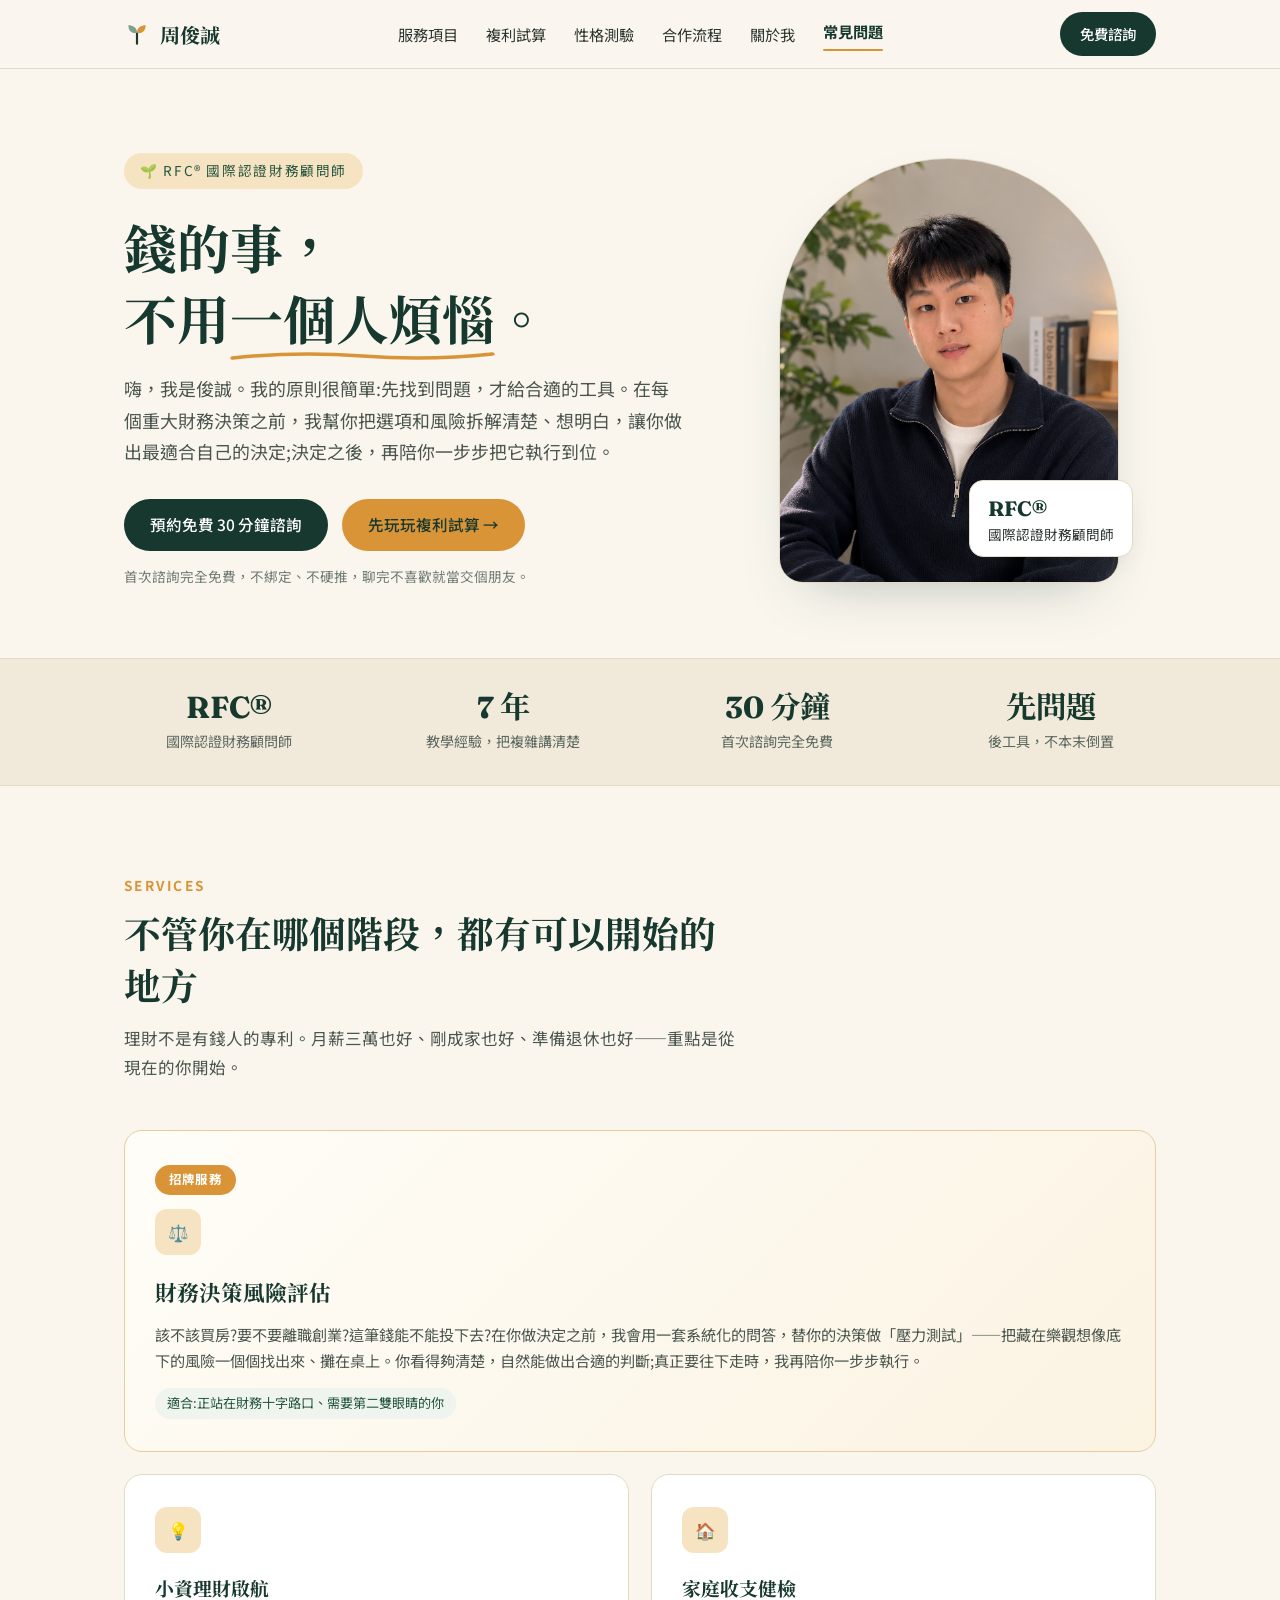
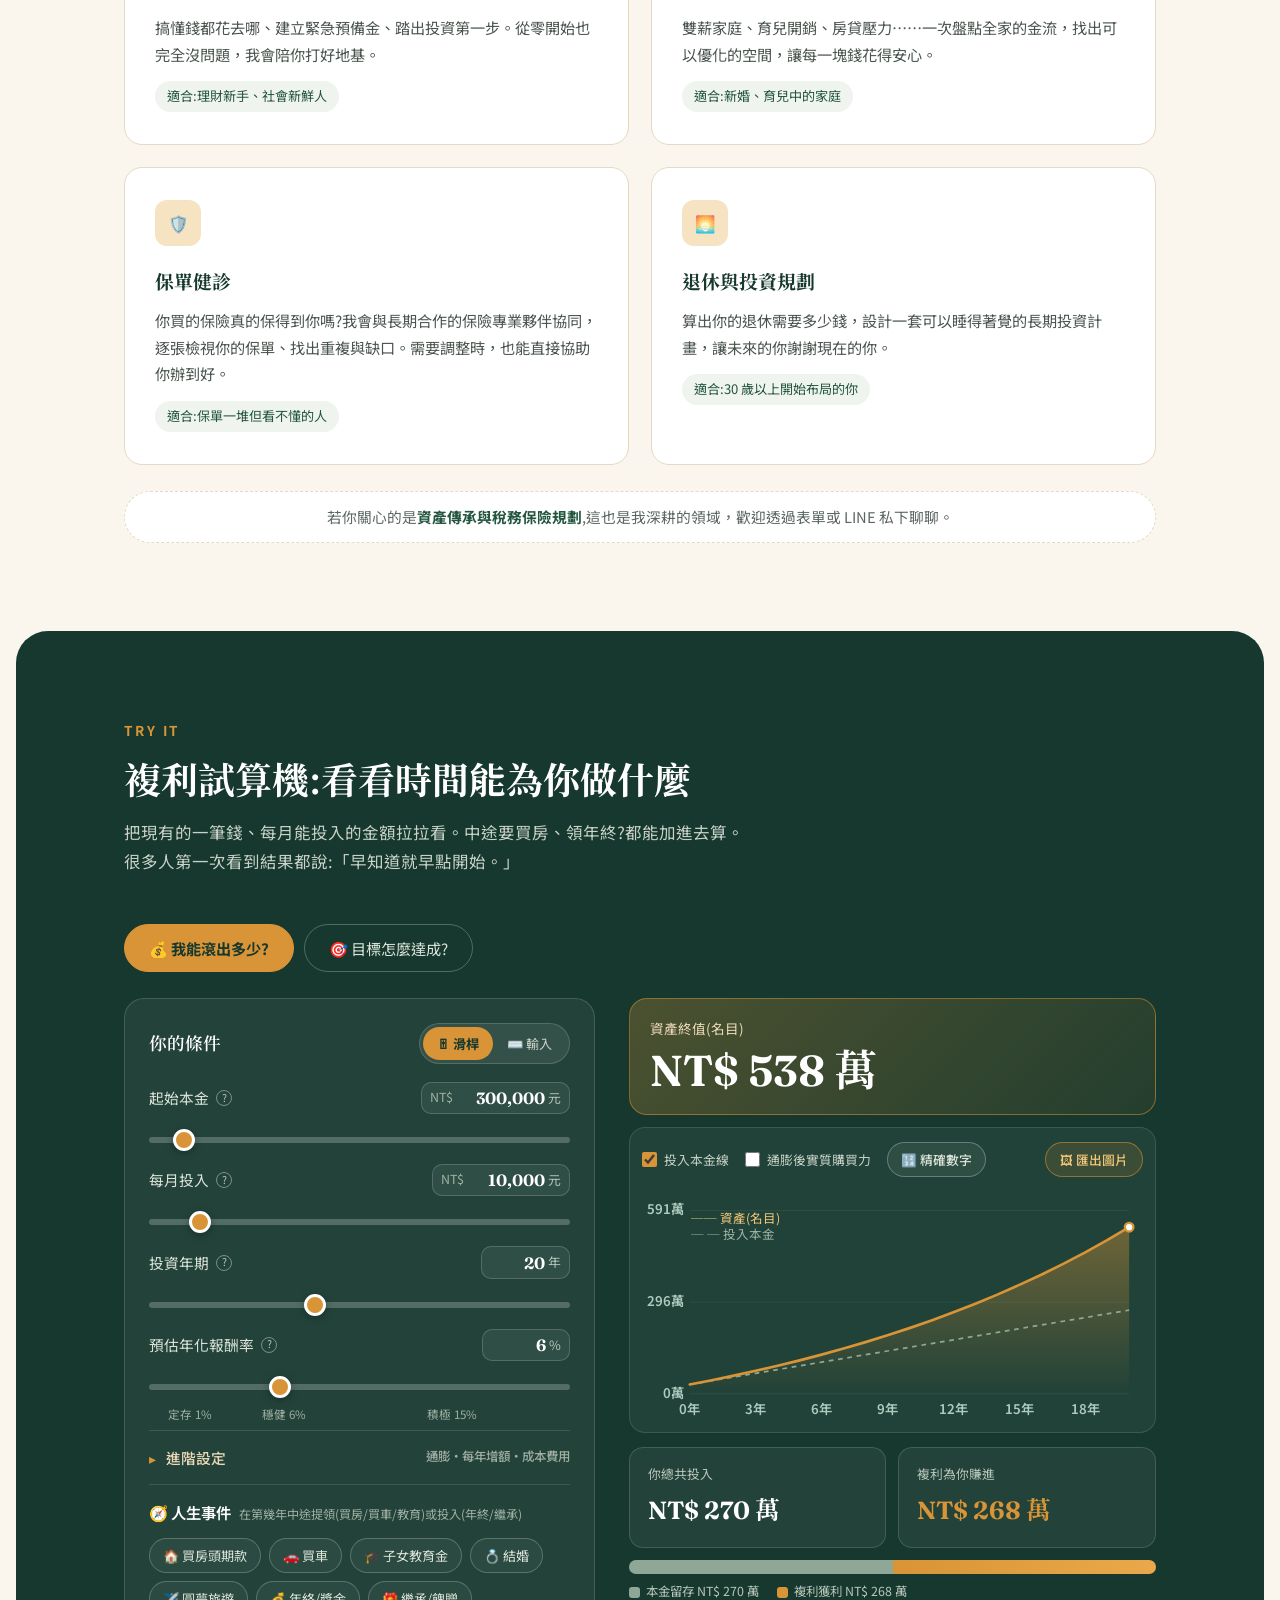
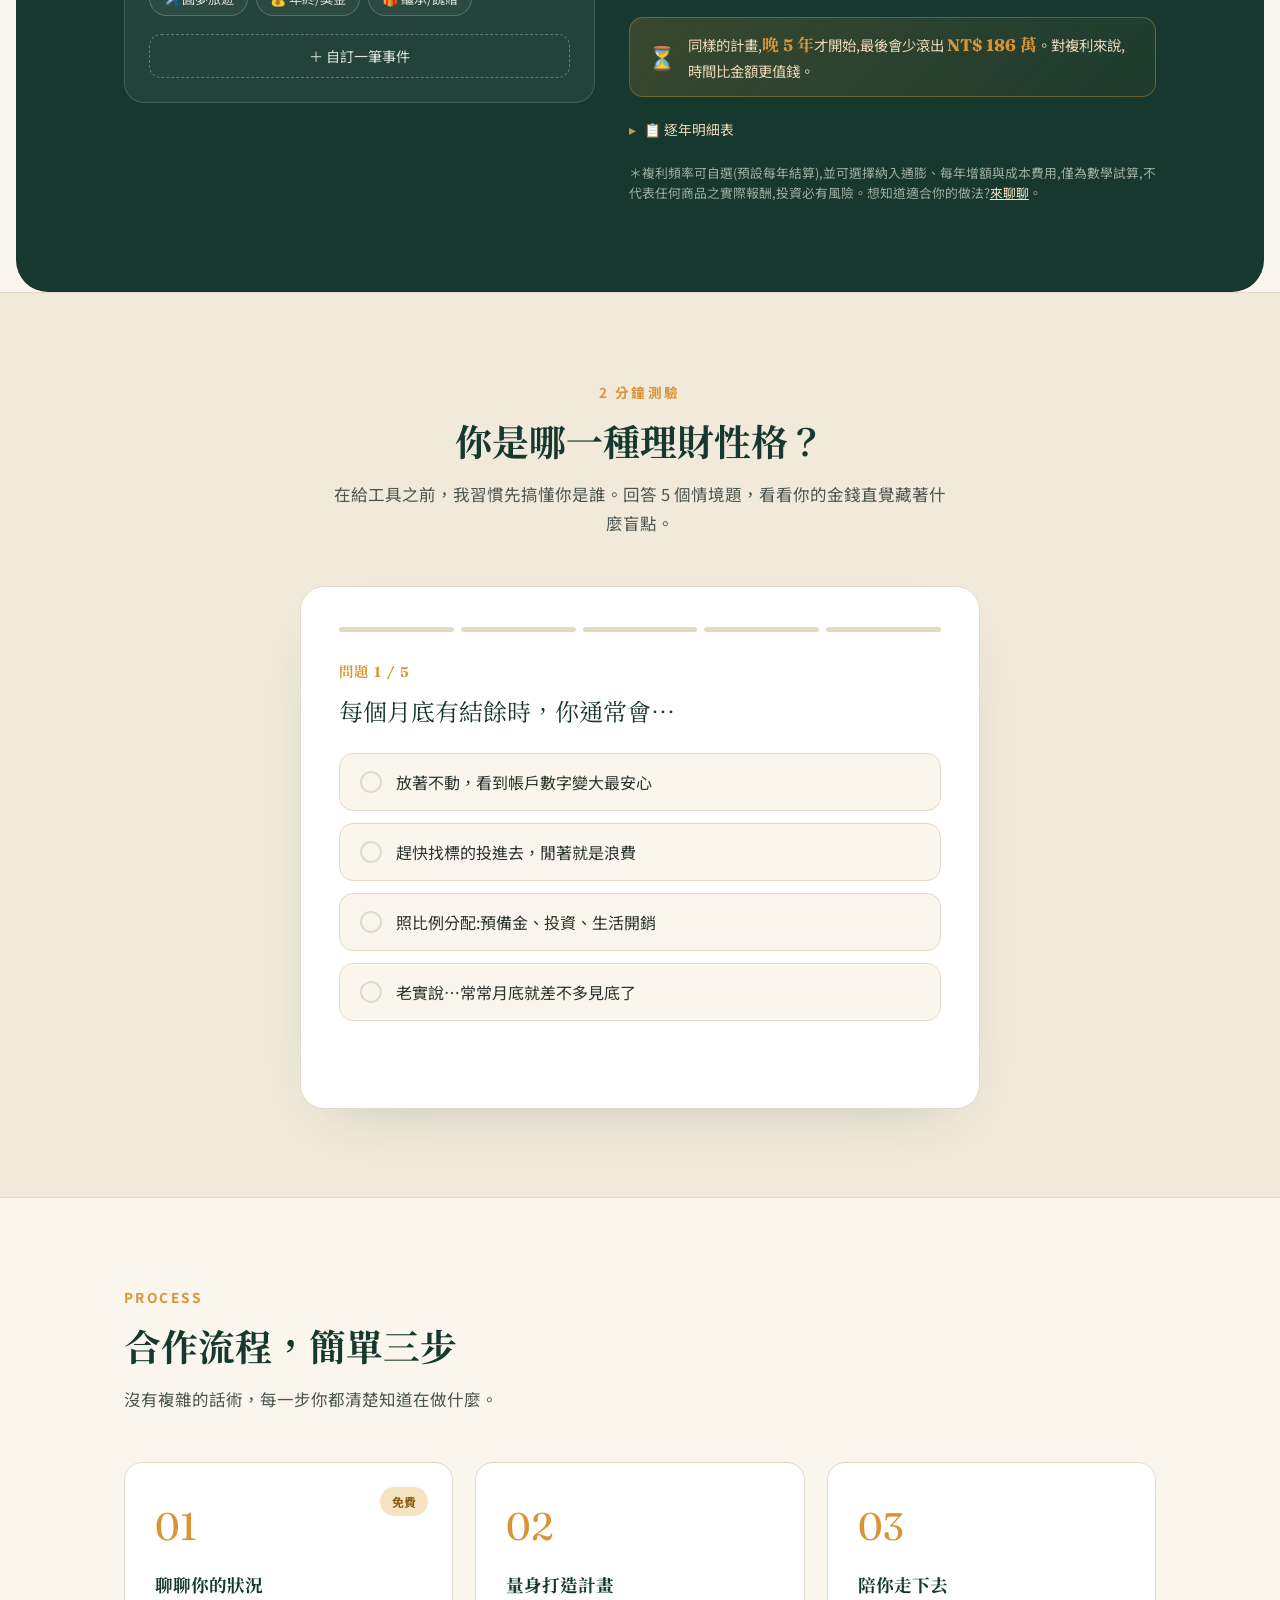
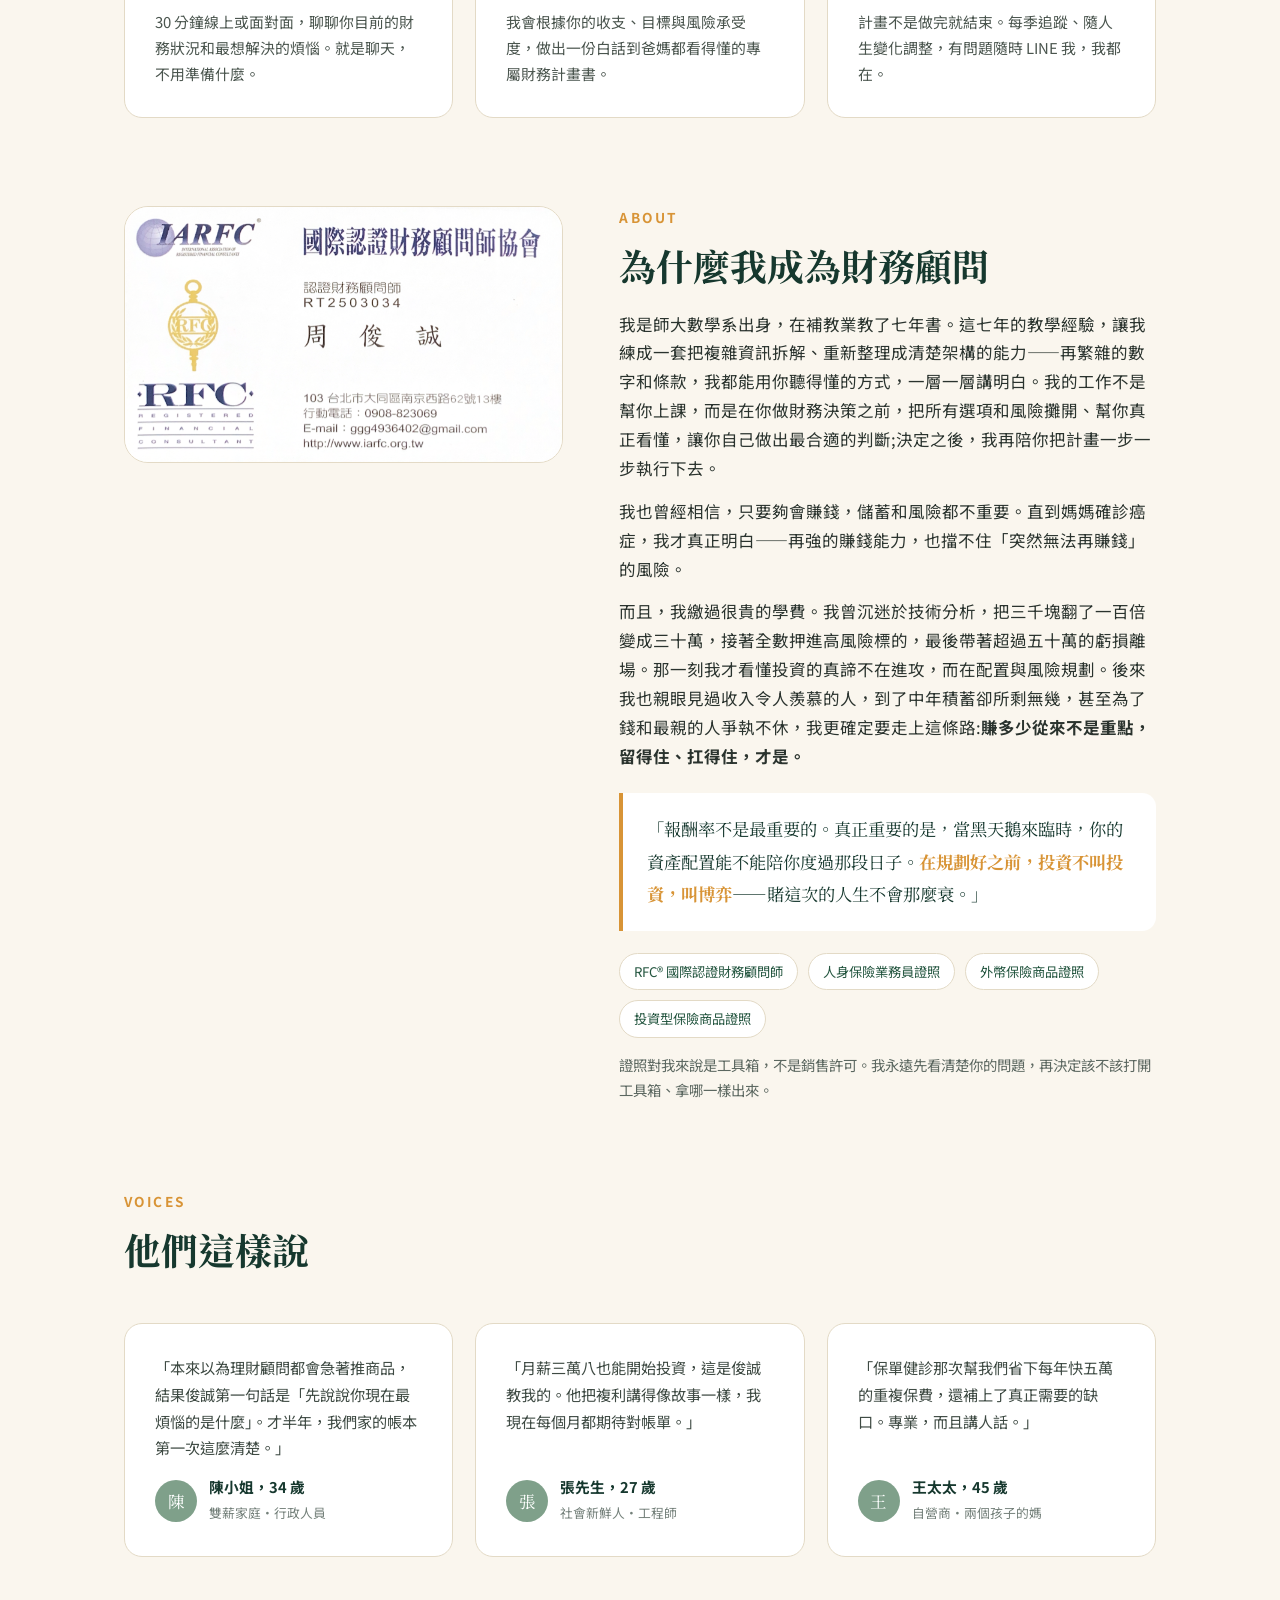
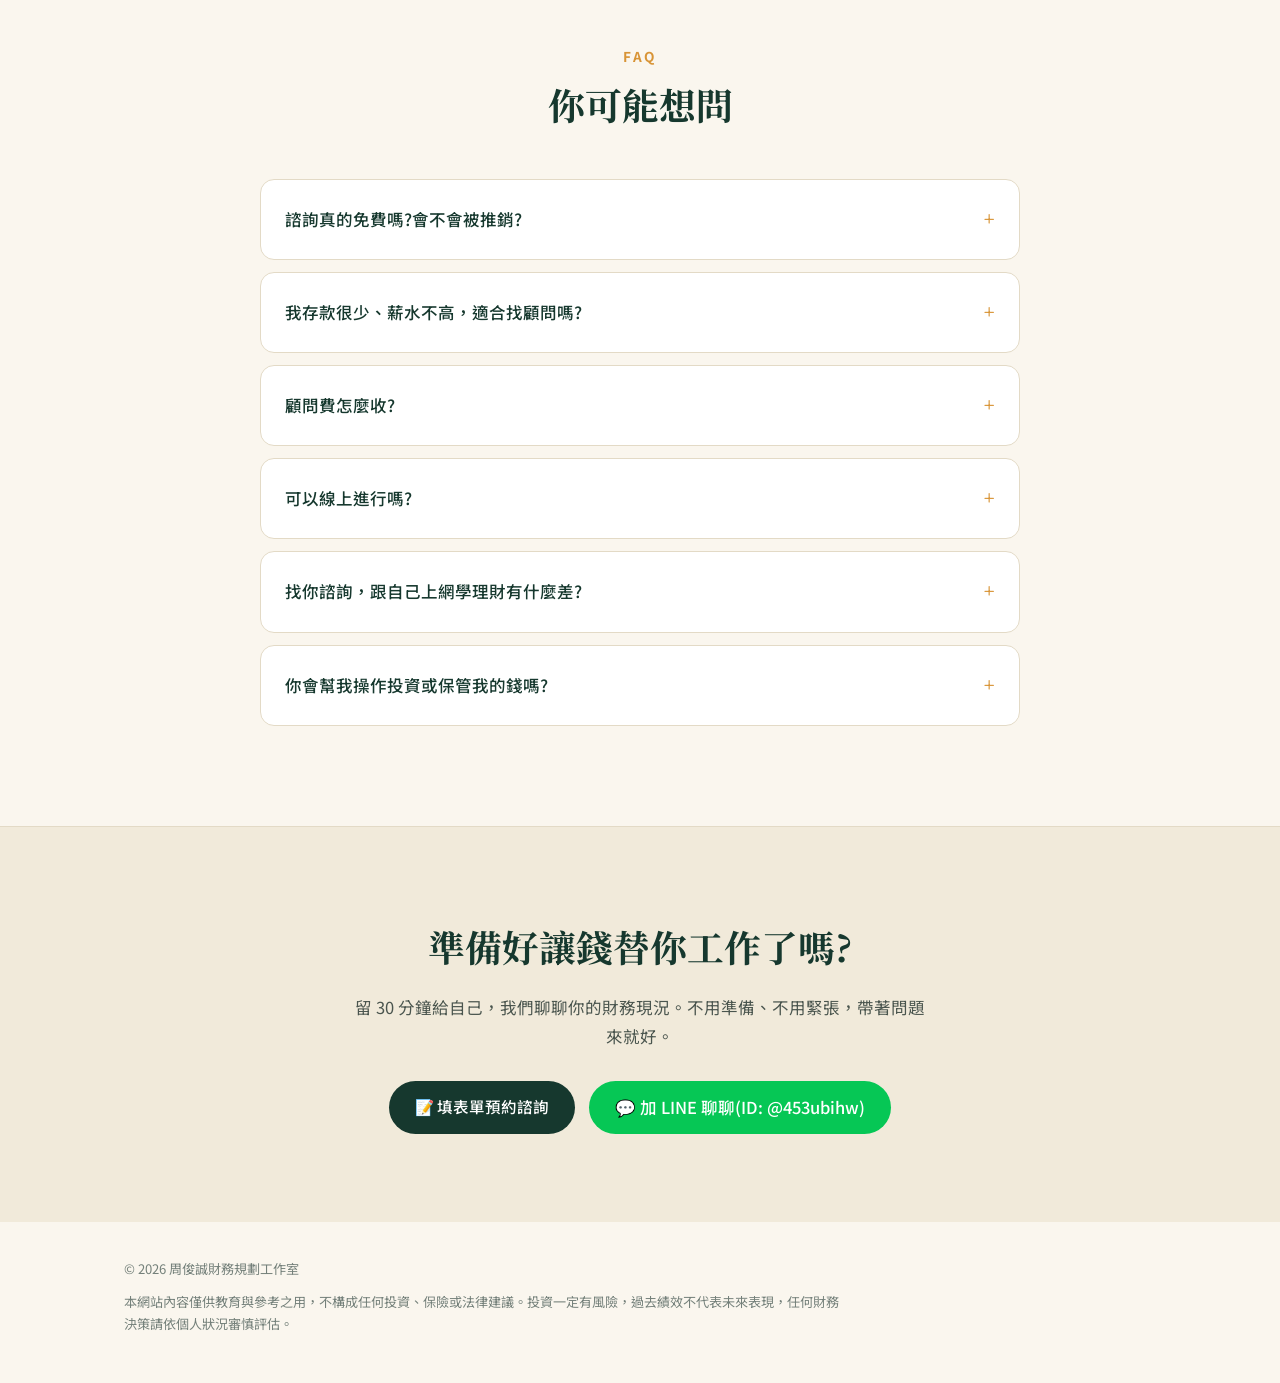
==== index.html @ 74989bdc "update" ====
<!DOCTYPE html>
<html lang="zh-Hant">
<head>
<meta charset="UTF-8">
<meta name="viewport" content="width=device-width, initial-scale=1.0">
<title>周俊誠|你的家庭財務夥伴</title>
<meta name="description" content="財務顧問周俊誠:用聽得懂的話，陪你把錢的事一件一件理清楚。免費 30 分鐘諮詢。">
<link rel="preconnect" href="https://fonts.googleapis.com">
<link rel="preconnect" href="https://fonts.gstatic.com" crossorigin>
<link href="https://fonts.googleapis.com/css2?family=Noto+Serif+TC:wght@500;600;700&family=Noto+Sans+TC:wght@400;500;700&family=Fraunces:opsz,wght@9..144,500;9..144,650&display=swap" rel="stylesheet">
<link rel="stylesheet" href="css/styles.css">
</head>
<body>

<div class="scroll-progress" id="scrollBar" aria-hidden="true"></div>

<header>
  <div class="wrap nav">
    <a class="logo" href="#top" aria-label="回到頁首">
      <svg class="seed" viewBox="0 0 24 24" fill="none" aria-hidden="true">
        <path d="M12 21V11" stroke="#16382E" stroke-width="2" stroke-linecap="round"/>
        <path d="M12 11C12 6 8 4 4 4c0 5 3 8 8 7Z" fill="#7FA08A"/>
        <path d="M12 11c0-5 4-7 8-7 0 5-3 8-8 7Z" fill="#D89436"/>
      </svg>
      周俊誠
    </a>
    <ul class="nav-links">
      <li><a href="#services">服務項目</a></li>
      <li><a href="#calc">複利試算</a></li>
      <li><a href="#quiz">性格測驗</a></li>
      <li><a href="#process">合作流程</a></li>
      <li><a href="#about">關於我</a></li>
      <li><a href="#faq">常見問題</a></li>
    </ul>
    <a class="btn small" href="https://line.me/R/ti/p/@453ubihw" target="_blank" rel="noopener">免費諮詢</a>
  </div>
</header>

<main id="top">

<!-- Hero -->
<section class="hero">
  <div class="wrap hero-grid">
    <div>
      <span class="eyebrow">🌱 RFC® 國際認證財務顧問師</span>
      <h1>錢的事，<br>不用<span class="hl">一個人煩惱<svg viewBox="0 0 200 12" preserveAspectRatio="none" aria-hidden="true"><path d="M2 9 Q 50 2, 100 7 T 198 5" fill="none" stroke="#D89436" stroke-width="3.5" stroke-linecap="round"/></svg></span>。</h1>
      <p class="lead">嗨，我是俊誠。我的原則很簡單:先找到問題，才給合適的工具。在每個重大財務決策之前，我幫你把選項和風險拆解清楚、想明白，讓你做出最適合自己的決定;決定之後，再陪你一步步把它執行到位。</p>
      <div class="hero-cta">
        <a class="btn" href="#contact">預約免費 30 分鐘諮詢</a>
        <a class="btn honey" href="#calc">先玩玩複利試算 →</a>
      </div>
      <p class="hero-note">首次諮詢完全免費，不綁定、不硬推，聊完不喜歡就當交個朋友。</p>
    </div>
    <div class="portrait">
      <!-- ★ 你的主照片放這裡:把下面的 photo-main.jpg 改成你的照片檔名 ★ -->
      <div class="frame"><img src="picture.png" alt="財務顧問周俊誠"></div>
      <div class="badge"><b>RFC®</b>國際認證財務顧問師</div>
    </div>
  </div>
</section>

<!-- 信任條 -->
<div class="trust">
  <div class="wrap trust-grid">
    <div><b>RFC®</b><span>國際認證財務顧問師</span></div>
    <div><b class="count-up" data-count="7" data-suffix=" 年">7 年</b><span>教學經驗，把複雜講清楚</span></div>
    <div><b class="count-up" data-count="30" data-suffix=" 分鐘">30 分鐘</b><span>首次諮詢完全免費</span></div>
    <div><b>先問題</b><span>後工具，不本末倒置</span></div>
  </div>
</div>

<!-- 服務 -->
<section id="services">
  <div class="wrap">
    <div class="sec-head reveal">
      <span class="tag">SERVICES</span>
      <h2>不管你在哪個階段，都有可以開始的地方</h2>
      <p>理財不是有錢人的專利。月薪三萬也好、剛成家也好、準備退休也好——重點是從現在的你開始。</p>
    </div>
    <div class="cards">
      <div class="card featured reveal">
        <span class="flag">招牌服務</span>
        <div class="icon">⚖️</div>
        <h3>財務決策風險評估</h3>
        <p>該不該買房?要不要離職創業?這筆錢能不能投下去?在你做決定之前，我會用一套系統化的問答，替你的決策做「壓力測試」——把藏在樂觀想像底下的風險一個個找出來、攤在桌上。你看得夠清楚，自然能做出合適的判斷;真正要往下走時，我再陪你一步步執行。</p>
        <span class="who">適合:正站在財務十字路口、需要第二雙眼睛的你</span>
      </div>
      <div class="card reveal">
        <div class="icon">💡</div>
        <h3>小資理財啟航</h3>
        <p>搞懂錢都花去哪、建立緊急預備金、踏出投資第一步。從零開始也完全沒問題，我會陪你打好地基。</p>
        <span class="who">適合:理財新手、社會新鮮人</span>
      </div>
      <div class="card reveal">
        <div class="icon">🏠</div>
        <h3>家庭收支健檢</h3>
        <p>雙薪家庭、育兒開銷、房貸壓力⋯⋯一次盤點全家的金流，找出可以優化的空間，讓每一塊錢花得安心。</p>
        <span class="who">適合:新婚、育兒中的家庭</span>
      </div>
      <div class="card reveal">
        <div class="icon">🛡️</div>
        <h3>保單健診</h3>
        <p>你買的保險真的保得到你嗎?我會與長期合作的保險專業夥伴協同，逐張檢視你的保單、找出重複與缺口。需要調整時，也能直接協助你辦到好。</p>
        <span class="who">適合:保單一堆但看不懂的人</span>
      </div>
      <div class="card reveal">
        <div class="icon">🌅</div>
        <h3>退休與投資規劃</h3>
        <p>算出你的退休需要多少錢，設計一套可以睡得著覺的長期投資計畫，讓未來的你謝謝現在的你。</p>
        <span class="who">適合:30 歲以上開始布局的你</span>
      </div>
    </div>
    <p class="svc-note reveal">若你關心的是<b>資產傳承與稅務保險規劃</b>,這也是我深耕的領域，歡迎透過表單或 LINE 私下聊聊。</p>
  </div>
</section>

<!-- 複利試算機 -->
<section class="calc-sec" id="calc">
  <div class="wrap">
    <div class="sec-head reveal">
      <span class="tag">TRY IT</span>
      <h2>複利試算機:看看時間能為你做什麼</h2>
      <p>把現有的一筆錢、每月能投入的金額拉拉看。中途要買房、領年終?都能加進去算。很多人第一次看到結果都說:「早知道就早點開始。」</p>
    </div>
    <div class="calc-tabs reveal" role="tablist" aria-label="試算模式">
      <button class="tab" role="tab" aria-selected="true" data-mode="forward">💰 我能滾出多少?</button>
      <button class="tab" role="tab" aria-selected="false" data-mode="goal">🎯 目標怎麼達成?</button>
    </div>

    <div class="calc-grid">
      <!-- ───────── 左:輸入面板 ───────── -->
      <div class="calc-panel" id="calcPanel" data-io="slider">
        <div class="panel-head">
          <span class="panel-title">你的條件</span>
          <div class="io-toggle" role="group" aria-label="輸入方式">
            <button type="button" data-io="slider" aria-pressed="true">🎚 滑桿</button>
            <button type="button" data-io="input" aria-pressed="false">⌨️ 輸入</button>
          </div>
        </div>

        <!-- 正向模式欄位(JS 渲染) -->
        <div id="forwardFields"></div>
        <!-- 目標模式欄位(JS 渲染) -->
        <div id="goalFields" class="hide"></div>

        <!-- 進階設定 -->
        <details class="adv">
          <summary>進階設定 <i>通膨・每年增額・成本費用</i></summary>
          <div class="adv-body" id="advFields"></div>
          <div class="compound-freq">
            <span class="cf-label">複利頻率
              <span class="info" tabindex="0" role="img" aria-label="多久結算一次利息。結算越頻繁，長期成長略快。每月最貼近定期定額的實際情況。" data-tip="多久結算一次利息。結算越頻繁，長期成長略快。每月最貼近定期定額的實際情況。">?</span>
            </span>
            <div class="seg" id="compoundFreq" role="group" aria-label="複利頻率">
              <button type="button" data-cm="1" aria-pressed="false">每月</button>
              <button type="button" data-cm="3" aria-pressed="false">每季</button>
              <button type="button" data-cm="6" aria-pressed="false">每半年</button>
              <button type="button" data-cm="12" aria-pressed="true">每年</button>
            </div>
          </div>
        </details>

        <!-- 人生事件(僅正向模式) -->
        <div class="events" id="eventsWrap">
          <div class="events-head">
            <b>🧭 人生事件</b>
            <i>在第幾年中途提領(買房/買車/教育)或投入(年終/繼承)</i>
          </div>
          <div class="chips" id="eventChips"></div>
          <div id="eventList"></div>
          <button type="button" class="add-event" id="addEvent">＋ 自訂一筆事件</button>
        </div>
      </div>

      <!-- ───────── 右:結果(即時檢視 + 細節,皆為 calc-grid 直接子項) ───────── -->

        <!-- 即時檢視:終值 + 圖表(手機版會釘在畫面頂端,可拖動到想要的位置) -->
        <div class="result-stage">
          <div class="stage-drag" id="stageDrag" role="button" tabindex="0" aria-label="拖動即時檢視,可移到想要的位置" title="拖動可移動位置 ・ 連點兩下回到頂端"><span class="grip"></span></div>
          <button class="stage-zoom" id="stageZoom" type="button" aria-label="放大即時檢視" aria-pressed="false" title="放大檢視">
            <svg class="zi-in" viewBox="0 0 24 24" width="15" height="15" aria-hidden="true"><path d="M4 9V4h5M20 9V4h-5M4 15v5h5M20 15v5h-5" fill="none" stroke="currentColor" stroke-width="2" stroke-linecap="round" stroke-linejoin="round"/></svg>
            <svg class="zi-out" viewBox="0 0 24 24" width="15" height="15" aria-hidden="true"><path d="M9 4v5H4M15 4v5h5M9 20v-5H4M15 20v-5h5" fill="none" stroke="currentColor" stroke-width="2" stroke-linecap="round" stroke-linejoin="round"/></svg>
          </button>
          <button class="stage-close" id="stageClose" type="button" aria-label="關閉即時檢視,回到原位" title="回到原位">✕</button>
          <!-- 正向:大數字 -->
          <div id="resForward">
            <div class="headline">
              <span>資產終值(名目)</span>
              <b id="totalOut">—</b>
              <span class="real-sub hide" id="realSub"></span>
              <span class="mini-kpi" id="miniKpi"></span>
            </div>
          </div>
          <!-- 目標:答案 -->
          <div class="answer hide" id="resGoal">
            <span id="ansLabel">要達成目標,你每月需要投入</span>
            <b id="ansValue">NT$ 12,345</b>
            <span class="sub" id="ansSub"></span>
          </div>

          <div class="chart-box">
            <div class="chart-tools">
              <label class="ck"><input type="checkbox" id="ckPaid" checked> 投入本金線</label>
              <label class="ck"><input type="checkbox" id="ckReal"> 通膨後實質購買力</label>
              <button type="button" id="numToggle" class="num-toggle" aria-pressed="false" aria-label="切換金額顯示方式:精確數字或概數">🔢 精確數字</button>
              <button type="button" id="exportBtn" class="export-btn" aria-label="把目前的試算結果與圖表匯出成圖片">🖼 匯出圖片</button>
            </div>
            <div class="chart-host" id="chartHost">
              <svg id="chart" viewBox="0 0 640 300" role="img" aria-label="資產成長曲線圖"></svg>
              <div class="tip hide" id="chartTip"></div>
            </div>
          </div>
        </div>

        <!-- 細節:投入/獲利、組成、提醒(手機版排在輸入下方) -->
        <div class="result-detail" id="fwdDetail">
          <div class="result-nums">
            <div class="box"><span>你總共投入</span><b id="totalIn">—</b></div>
            <div class="box gain"><span>複利為你賺進</span><b id="totalGain">—</b></div>
          </div>
          <div class="compo" id="compoBar"></div>
          <div class="evstat hide" id="evStat"></div>
          <div class="warn hide" id="warnBox"></div>
          <div class="delay-cost hide" id="delayCost">
            <span class="ic">⏳</span>
            <p id="delayText"></p>
          </div>
        </div>

        <details class="table-wrap">
          <summary>📋 逐年明細表</summary>
          <div class="table-scroll">
            <table id="yearTable"></table>
          </div>
        </details>

        <p class="calc-foot">＊複利頻率可自選(預設每年結算),並可選擇納入通膨、每年增額與成本費用,僅為數學試算,不代表任何商品之實際報酬,投資必有風險。想知道適合你的做法?<a href="https://line.me/R/ti/p/@453ubihw" target="_blank" rel="noopener" style="color:#F6E3C2">來聊聊</a>。</p>
    </div>
  </div>
</section>

<!-- 理財原型測驗 -->
<section class="quiz-sec" id="quiz">
  <div class="wrap">
    <div class="sec-head reveal" style="text-align:center;margin-left:auto;margin-right:auto">
      <span class="tag">2 分鐘測驗</span>
      <h2>你是哪一種理財性格？</h2>
      <p>在給工具之前，我習慣先搞懂你是誰。回答 5 個情境題，看看你的金錢直覺藏著什麼盲點。</p>
    </div>
    <div class="quiz-card reveal">
      <div class="quiz-progress" id="quizProgress" aria-hidden="true"></div>
      <div id="quizBody" aria-live="polite"></div>
    </div>
  </div>
</section>

<!-- 流程 -->
<section id="process">
  <div class="wrap">
    <div class="sec-head reveal">
      <span class="tag">PROCESS</span>
      <h2>合作流程，簡單三步</h2>
      <p>沒有複雜的話術，每一步你都清楚知道在做什麼。</p>
    </div>
    <div class="steps">
      <div class="step reveal">
        <span class="free">免費</span>
        <h3>聊聊你的狀況</h3>
        <p>30 分鐘線上或面對面，聊聊你目前的財務狀況和最想解決的煩惱。就是聊天，不用準備什麼。</p>
      </div>
      <div class="step reveal">
        <h3>量身打造計畫</h3>
        <p>我會根據你的收支、目標與風險承受度，做出一份白話到爸媽都看得懂的專屬財務計畫書。</p>
      </div>
      <div class="step reveal">
        <h3>陪你走下去</h3>
        <p>計畫不是做完就結束。每季追蹤、隨人生變化調整，有問題隨時 LINE 我，我都在。</p>
      </div>
    </div>
  </div>
</section>

<!-- 關於我 -->
<section id="about" style="padding-top:0">
  <div class="wrap about-grid">
    <!-- ★ 你的生活照放這裡:把下面的 photo-life.jpg 改成你的照片檔名 ★ -->
    <div class="about-photo reveal"><img src="name_card.png" alt="周俊誠生活照"></div>
    <div class="reveal">
      <div class="sec-head" style="margin-bottom:18px">
        <span class="tag">ABOUT</span>
        <h2>為什麼我成為財務顧問</h2>
      </div>
      <p>我是師大數學系出身，在補教業教了七年書。這七年的教學經驗，讓我練成一套把複雜資訊拆解、重新整理成清楚架構的能力——再繁雜的數字和條款，我都能用你聽得懂的方式，一層一層講明白。我的工作不是幫你上課，而是在你做財務決策之前，把所有選項和風險攤開、幫你真正看懂，讓你自己做出最合適的判斷;決定之後，我再陪你把計畫一步一步執行下去。</p>
      <p style="margin-top:14px">我也曾經相信，只要夠會賺錢，儲蓄和風險都不重要。直到媽媽確診癌症，我才真正明白——再強的賺錢能力，也擋不住「突然無法再賺錢」的風險。</p>
      <p style="margin-top:14px">而且，我繳過很貴的學費。我曾沉迷於技術分析，把三千塊翻了一百倍變成三十萬，接著全數押進高風險標的，最後帶著超過五十萬的虧損離場。那一刻我才看懂投資的真諦不在進攻，而在配置與風險規劃。後來我也親眼見過收入令人羨慕的人，到了中年積蓄卻所剩無幾，甚至為了錢和最親的人爭執不休，我更確定要走上這條路:<b>賺多少從來不是重點，留得住、扛得住，才是。</b></p>
      <blockquote class="pull-quote">「報酬率不是最重要的。真正重要的是，當黑天鵝來臨時，你的資產配置能不能陪你度過那段日子。<em>在規劃好之前，投資不叫投資，叫博弈</em>——賭這次的人生不會那麼衰。」</blockquote>
      <div class="creds">
        <span>RFC® 國際認證財務顧問師</span>
        <span>人身保險業務員證照</span>
        <span>外幣保險商品證照</span>
        <span>投資型保險商品證照</span>
      </div>
      <p style="margin-top:14px;font-size:.9rem;color:#5B6760">證照對我來說是工具箱，不是銷售許可。我永遠先看清楚你的問題，再決定該不該打開工具箱、拿哪一樣出來。</p>
    </div>
  </div>
</section>

<!-- 客戶回饋 -->
<section style="padding-top:0">
  <div class="wrap">
    <div class="sec-head reveal">
      <span class="tag">VOICES</span>
      <h2>他們這樣說</h2>
    </div>
    <div class="quotes">
      <div class="quote reveal">
        <p>本來以為理財顧問都會急著推商品，結果俊誠第一句話是「先說說你現在最煩惱的是什麼」。才半年，我們家的帳本第一次這麼清楚。</p>
        <div class="who"><div class="ava">陳</div><div><b>陳小姐，34 歲</b><span>雙薪家庭・行政人員</span></div></div>
      </div>
      <div class="quote reveal">
        <p>月薪三萬八也能開始投資，這是俊誠教我的。他把複利講得像故事一樣，我現在每個月都期待對帳單。</p>
        <div class="who"><div class="ava">張</div><div><b>張先生，27 歲</b><span>社會新鮮人・工程師</span></div></div>
      </div>
      <div class="quote reveal">
        <p>保單健診那次幫我們省下每年快五萬的重複保費，還補上了真正需要的缺口。專業，而且講人話。</p>
        <div class="who"><div class="ava">王</div><div><b>王太太，45 歲</b><span>自營商・兩個孩子的媽</span></div></div>
      </div>
    </div>
  </div>
</section>

<!-- FAQ -->
<section id="faq" style="padding-top:0">
  <div class="wrap">
    <div class="sec-head reveal" style="text-align:center;margin-left:auto;margin-right:auto">
      <span class="tag">FAQ</span>
      <h2>你可能想問</h2>
    </div>
    <div class="faq reveal">
      <details>
        <summary>諮詢真的免費嗎?會不會被推銷?</summary>
        <div class="a">首次 30 分鐘諮詢完全免費。我的原則是「先找到問題，才給合適的工具」，不會一見面就掏商品出來。如果規劃後確實需要保險等工具，我會把選項攤開來說明，要不要採用、跟誰辦，決定權永遠在你手上。</div>
      </details>
      <details>
        <summary>我存款很少、薪水不高，適合找顧問嗎?</summary>
        <div class="a">非常適合!越早建立正確的金錢習慣，複利的時間就越長。我有很多客戶是從月光族開始的，起點低從來不是問題，不開始才是。</div>
      </details>
      <details>
        <summary>顧問費怎麼收?</summary>
        <div class="a">首次諮詢免費。後續合作前，我會把費用與我的報酬來源白紙黑字說清楚——包含若你決定透過我投保，我會從保險公司獲得服務報酬這件事。透明，是我能給你的第一個承諾。</div>
      </details>
      <details>
        <summary>可以線上進行嗎?</summary>
        <div class="a">可以!全程可透過視訊進行，文件都用雲端共享。全台灣(以及海外)的朋友都能合作，大約六成的客戶我們從沒見過面，但一樣熟得像朋友。</div>
      </details>
      <details>
        <summary>找你諮詢，跟自己上網學理財有什麼差?</summary>
        <div class="a">網路上的知識是通用的，但你的人生是具體的。我的價值不在於教你觀念，而在於把你的收入、家庭、目標和風險承受度全部攤開後，告訴你「以你的狀況，這個決策行不行、風險在哪、怎麼做更穩」。知識你可以自學，但決策的把關，需要一雙站在你這邊的專業眼睛。</div>
      </details>
      <details>
        <summary>你會幫我操作投資或保管我的錢嗎?</summary>
        <div class="a">不會，這點很重要:你的錢永遠在你自己的帳戶裡。我的角色是給你計畫、教你方法、陪你執行，所有決定權和資產都在你手上。</div>
      </details>
    </div>
  </div>
</section>

</main>

<!-- 結尾 CTA -->
<section class="cta-final" id="contact">
  <div class="wrap cta-inner reveal">
    <h2>準備好讓錢替你工作了嗎?</h2>
    <p>留 30 分鐘給自己，我們聊聊你的財務現況。不用準備、不用緊張，帶著問題來就好。</p>
    <div class="cta-row">
      <a class="btn" href="https://docs.google.com/forms/d/e/1FAIpQLSfB8mGXJxAknaxSftw91OrwAaDdNSgM52li7U1aMs5sNwWicg/viewform" target="_blank" rel="noopener">📝 填表單預約諮詢</a>
      <a class="line-btn" href="https://line.me/R/ti/p/@453ubihw" target="_blank" rel="noopener">💬 加 LINE 聊聊(ID: @453ubihw)</a>
    </div>
  </div>
</section>

<footer>
  <div class="wrap">
    <div>© 2026 周俊誠財務規劃工作室</div>
    <p class="disc">本網站內容僅供教育與參考之用，不構成任何投資、保險或法律建議。投資一定有風險，過去績效不代表未來表現，任何財務決策請依個人狀況審慎評估。</p>
  </div>
</footer>

<a class="fab" id="fab" href="https://line.me/R/ti/p/@453ubihw" target="_blank" rel="noopener" aria-label="加官方 LINE 免費諮詢">
  <span class="pulse-ring" aria-hidden="true"></span>免費諮詢
</a>

<!-- ── 共用工具 ── -->
<script src="js/utils.js"></script>
<!-- ── 複利試算機（依相依順序載入）── -->
<script src="js/calc-data.js"></script>
<script src="js/calc-fields.js"></script>
<script src="js/calc-events.js"></script>
<script src="js/calc-engine.js"></script>
<script src="js/calc-chart.js"></script>
<script src="js/calc-render.js"></script>
<!-- ── 其他區塊 ── -->
<script src="js/quiz.js"></script>
<script src="js/site.js"></script>
<script src="js/stage-drag.js"></script>
</body>
</html>
---- css/styles.css ----
:root{
  --paper:#FAF6EE;
  --paper-2:#F1EADA;
  --pine:#16382E;
  --pine-2:#23553F;
  --sage:#7FA08A;
  --honey:#D89436;
  --honey-soft:#F6E3C2;
  --ink:#2A332E;
  --line:#E3DAC6;
  --radius:18px;
  --serif:"Noto Serif TC", serif;
  --sans:"Noto Sans TC", sans-serif;
  --num:"Fraunces", "Noto Serif TC", serif;
}
*{margin:0;padding:0;box-sizing:border-box}
html{scroll-behavior:smooth}
@media (prefers-reduced-motion: reduce){
  html{scroll-behavior:auto}
  *,*::before,*::after{animation:none!important;transition:none!important}
}
body{
  font-family:var(--sans);
  background:var(--paper);
  color:var(--ink);
  line-height:1.75;
  font-size:16.5px;
  -webkit-font-smoothing:antialiased;
}
::selection{background:var(--honey-soft)}
img{max-width:100%;display:block}
a{color:inherit}
.wrap{max-width:1080px;margin:0 auto;padding:0 24px}

/* ---------- 導覽列 ---------- */
header{
  position:sticky;top:0;z-index:50;
  background:rgba(250,246,238,.9);
  backdrop-filter:blur(10px);
  border-bottom:1px solid var(--line);
}
.nav{display:flex;align-items:center;justify-content:space-between;height:68px}
.logo{font-family:var(--serif);font-weight:700;font-size:1.25rem;color:var(--pine);text-decoration:none;display:flex;align-items:center;gap:10px}
.logo .seed{width:26px;height:26px;flex:none}
.nav-links{display:flex;gap:28px;list-style:none;align-items:center}
.nav-links a{text-decoration:none;font-size:.95rem;color:var(--ink);transition:color .2s}
.nav-links a:hover{color:var(--pine-2)}
.btn{
  display:inline-block;background:var(--pine);color:#fff;text-decoration:none;
  padding:12px 26px;border-radius:999px;font-weight:500;font-size:.97rem;
  border:none;cursor:pointer;transition:transform .15s, background .2s;
}
.btn:hover{background:var(--pine-2);transform:translateY(-1px)}
.btn:focus-visible, a:focus-visible, button:focus-visible, summary:focus-visible, input:focus-visible{
  outline:3px solid var(--honey);outline-offset:3px;border-radius:6px;
}
.btn.small{padding:9px 20px;font-size:.9rem}
.btn.honey{background:var(--honey);color:var(--pine)}
.btn.honey:hover{background:#c8851f;color:#fff}
.nav-toggle{display:none}

/* ---------- Hero ---------- */
.hero{padding:84px 0 70px;position:relative;overflow:hidden}
.hero-grid{display:grid;grid-template-columns:1.15fr .85fr;gap:56px;align-items:center}
.eyebrow{
  display:inline-flex;align-items:center;gap:8px;
  font-size:.85rem;letter-spacing:.12em;color:var(--pine-2);
  background:var(--honey-soft);padding:6px 16px;border-radius:999px;margin-bottom:22px;
}
.hero h1{
  font-family:var(--serif);font-weight:700;color:var(--pine);
  font-size:clamp(2.1rem, 4.6vw, 3.3rem);line-height:1.35;margin-bottom:20px;
}
.hl{position:relative;white-space:nowrap}
.hl svg{position:absolute;left:0;bottom:-6px;width:100%;height:12px}
.hero p.lead{font-size:1.12rem;color:#4A554E;max-width:32em;margin-bottom:32px}
.hero-cta{display:flex;gap:14px;flex-wrap:wrap;align-items:center}
.hero-note{font-size:.85rem;color:#6E7A72;margin-top:14px}

.portrait{position:relative;justify-self:center}
.portrait .frame{
  width:min(340px,80vw);aspect-ratio:4/5;border-radius:170px 170px 24px 24px;
  background:linear-gradient(160deg,#DCE7DC,#B9CDBB);
  display:flex;align-items:flex-end;justify-content:center;overflow:hidden;
  border:1px solid var(--line);box-shadow:0 24px 60px -30px rgba(22,56,46,.35);
}
.portrait .frame span{
  font-family:var(--serif);font-size:5rem;color:var(--pine);opacity:.35;margin-bottom:40%;
}
.portrait .frame img{width:100%;height:100%;object-fit:cover}
.portrait .badge{
  position:absolute;right:-14px;bottom:26px;background:#fff;border:1px solid var(--line);
  border-radius:14px;padding:12px 18px;box-shadow:0 12px 30px -16px rgba(22,56,46,.3);
  font-size:.85rem;line-height:1.5;
}
.portrait .badge b{font-family:var(--num);font-size:1.3rem;color:var(--pine);display:block}

/* ---------- 信任條 ---------- */
.trust{border-top:1px solid var(--line);border-bottom:1px solid var(--line);background:var(--paper-2)}
.trust-grid{display:grid;grid-template-columns:repeat(4,1fr);gap:16px;padding:30px 0;text-align:center}
.trust-grid b{font-family:var(--num);font-size:1.9rem;color:var(--pine);display:block;line-height:1.2}
.trust-grid span{font-size:.88rem;color:#5B6760}

/* ---------- 共用區塊 ---------- */
section{padding:88px 0}
.sec-head{max-width:620px;margin-bottom:48px}
.sec-head .tag{font-size:.85rem;letter-spacing:.18em;color:var(--honey);font-weight:700;display:block;margin-bottom:10px}
.sec-head h2{font-family:var(--serif);font-weight:700;color:var(--pine);font-size:clamp(1.7rem,3.2vw,2.3rem);line-height:1.4;margin-bottom:14px}
.sec-head p{color:#4A554E}

/* ---------- 服務卡 ---------- */
.cards{display:grid;grid-template-columns:repeat(2,1fr);gap:22px}
.card{
  background:#fff;border:1px solid var(--line);border-radius:var(--radius);
  padding:32px 30px;transition:transform .2s, box-shadow .2s;
}
.card:hover{transform:translateY(-4px);box-shadow:0 20px 44px -24px rgba(22,56,46,.25)}
.card .icon{width:46px;height:46px;border-radius:12px;background:var(--honey-soft);display:grid;place-items:center;margin-bottom:18px}
.card h3{font-family:var(--serif);color:var(--pine);font-size:1.18rem;margin-bottom:10px}
.card p{font-size:.95rem;color:#4A554E}
.card .who{margin-top:14px;font-size:.82rem;color:var(--pine-2);background:#EFF4EE;display:inline-block;padding:4px 12px;border-radius:999px}
.card.featured{grid-column:1/-1;background:linear-gradient(135deg,#FFFDF8,#FBF3E2);border-color:#E8CC9A}
.card.featured h3{font-size:1.35rem}
.card.featured .flag{font-size:.78rem;font-weight:700;letter-spacing:.1em;color:#fff;background:var(--honey);padding:4px 14px;border-radius:999px;display:inline-block;margin-bottom:14px}

/* ---------- 複利試算機(鎮站之寶) ---------- */
.calc-sec{background:var(--pine);color:#EFEAE0;border-radius:32px;margin:0 16px}
.calc-sec .sec-head h2,.calc-sec .sec-head .tag{color:#fff}
.calc-sec .sec-head .tag{color:var(--honey)}
.calc-sec .sec-head p{color:#C8D2C8}
.calc{display:grid;grid-template-columns:1fr 1.1fr;gap:44px;align-items:stretch}
.calc-panel{background:rgba(255,255,255,.06);border:1px solid rgba(255,255,255,.14);border-radius:20px;padding:24px}
.calc label{display:flex;justify-content:space-between;font-size:.92rem;margin:22px 0 8px;color:#DCE4DA}
.calc label:first-of-type{margin-top:0}
.calc output{font-family:var(--num);color:#fff;font-size:1.05rem}
input[type=range]{
  width:100%;appearance:none;height:6px;border-radius:99px;
  background:rgba(255,255,255,.22);cursor:pointer;
}
input[type=range]::-webkit-slider-thumb{
  appearance:none;width:22px;height:22px;border-radius:50%;
  background:var(--honey);border:3px solid #fff;box-shadow:0 2px 8px rgba(0,0,0,.3);
}
input[type=range]::-moz-range-thumb{
  width:16px;height:16px;border-radius:50%;background:var(--honey);border:3px solid #fff;
}
.rate-hint{display:flex;justify-content:space-between;font-size:.75rem;color:#9FAFA2;margin-top:6px}
.calc-tabs{display:flex;gap:10px;margin-bottom:26px;flex-wrap:wrap}
.calc-tabs .tab{
  padding:12px 24px;border-radius:999px;border:1px solid rgba(255,255,255,.25);
  background:transparent;color:#DCE4DA;font-family:var(--sans);font-size:.95rem;cursor:pointer;transition:.2s;
}
.calc-tabs .tab[aria-selected=true]{background:var(--honey);color:var(--pine);border-color:var(--honey);font-weight:700}
.seg{display:flex;gap:8px;margin:6px 0 4px}
.seg button{
  flex:1;padding:10px 6px;border-radius:12px;border:1px solid rgba(255,255,255,.25);
  background:transparent;color:#DCE4DA;font-family:var(--sans);font-size:.88rem;cursor:pointer;transition:.2s;
}
.seg button[aria-pressed=true]{background:rgba(255,255,255,.92);color:var(--pine);border-color:#fff;font-weight:700}
.answer{
  background:linear-gradient(135deg, rgba(216,148,54,.25), rgba(216,148,54,.08));
  border:1px solid rgba(216,148,54,.5);border-radius:16px;padding:20px 22px;margin-bottom:18px;
}
.answer span{font-size:.85rem;color:#EBD9B8;display:block;margin-bottom:4px}
.answer b{font-family:var(--num);font-size:clamp(1.5rem,3vw,2.1rem);font-weight:650;color:#fff;line-height:1.3}
.answer .sub{font-size:.84rem;color:#C8D2C8;margin-top:8px;display:block}
.hide{display:none!important}
.rate-btns{display:flex;gap:10px;margin-top:8px}
.rate-btns button{
  flex:1;padding:10px 0;border-radius:12px;border:1px solid rgba(255,255,255,.25);
  background:transparent;color:#DCE4DA;font-family:var(--sans);font-size:.9rem;cursor:pointer;transition:.2s;
}
.rate-btns button[aria-pressed=true]{background:var(--honey);color:var(--pine);border-color:var(--honey);font-weight:700}
.result-nums{display:grid;grid-template-columns:1fr 1fr;gap:14px;margin-bottom:18px}
.result-nums .box{background:rgba(255,255,255,.06);border:1px solid rgba(255,255,255,.14);border-radius:16px;padding:18px 20px}
.result-nums .box span{font-size:.82rem;color:#B9C6BB;display:block;margin-bottom:4px}
.result-nums .box b{font-family:var(--num);font-size:clamp(1.3rem,2.4vw,1.8rem);font-weight:650;color:#fff}
.result-nums .box.gain b{color:var(--honey)}
.chart-box{flex:1;background:rgba(255,255,255,.05);border:1px solid rgba(255,255,255,.12);border-radius:16px;padding:16px;min-height:220px}
.chart-box svg{width:100%;height:100%;display:block}
.calc-foot{font-size:.8rem;color:#9FAFA2;margin-top:16px;line-height:1.6}

/* ---------- 流程 ---------- */
.steps{display:grid;grid-template-columns:repeat(3,1fr);gap:22px;counter-reset:step}
.step{background:#fff;border:1px solid var(--line);border-radius:var(--radius);padding:30px;position:relative}
.step::before{
  counter-increment:step;content:counter(step,decimal-leading-zero);
  font-family:var(--num);font-size:2.4rem;color:var(--honey);display:block;margin-bottom:10px;
}
.step h3{font-family:var(--serif);color:var(--pine);font-size:1.1rem;margin-bottom:8px}
.step p{font-size:.93rem;color:#4A554E}
.step .free{position:absolute;top:24px;right:24px;font-size:.75rem;background:var(--honey-soft);color:#8A5E14;padding:4px 12px;border-radius:999px;font-weight:700}

/* ---------- 客戶回饋 ---------- */
.quotes{display:grid;grid-template-columns:repeat(3,1fr);gap:22px}
.quote{background:#fff;border:1px solid var(--line);border-radius:var(--radius);padding:30px;display:flex;flex-direction:column;gap:16px}
.quote p{font-size:.95rem;color:#3E4A43;flex:1}
.quote p::before{content:"「"}
.quote p::after{content:"」"}
.quote .who{display:flex;align-items:center;gap:12px}
.quote .ava{width:42px;height:42px;border-radius:50%;background:var(--sage);color:#fff;display:grid;place-items:center;font-family:var(--serif);flex:none}
.quote .who b{font-size:.92rem;color:var(--pine);display:block;line-height:1.4}
.quote .who span{font-size:.8rem;color:#74807A}

/* ---------- FAQ ---------- */
.faq{max-width:760px;margin:0 auto}
.faq details{background:#fff;border:1px solid var(--line);border-radius:14px;margin-bottom:12px;overflow:hidden}
.faq summary{
  list-style:none;cursor:pointer;padding:20px 24px;font-weight:500;color:var(--pine);
  display:flex;justify-content:space-between;align-items:center;gap:16px;
}
.faq summary::-webkit-details-marker{display:none}
.faq summary::after{content:"+";font-family:var(--num);font-size:1.4rem;color:var(--honey);transition:transform .2s;flex:none}
.faq details[open] summary::after{transform:rotate(45deg)}
.faq .a{padding:0 24px 20px;font-size:.95rem;color:#4A554E}

/* ---------- 關於我 ---------- */
.about-grid{display:grid;grid-template-columns:.9fr 1.1fr;gap:56px;align-items:center}
.about-grid .creds{margin-top:22px;display:flex;flex-wrap:wrap;gap:10px}
.creds span{font-size:.83rem;background:#fff;border:1px solid var(--line);padding:6px 14px;border-radius:999px;color:var(--pine-2)}
.about-photo{
  border-radius:24px;
  border:1px solid var(--line);
  overflow:hidden;
  position:sticky; top:96px; align-self:start;
}
.about-photo span{font-family:var(--serif);font-size:1rem;color:#7C8A7F}
.about-photo img{ width:100%; height:auto; display:block; }

/* ---------- About 金句與服務附註 ---------- */
.pull-quote{
  border-left:4px solid var(--honey);background:#fff;border-radius:0 14px 14px 0;
  padding:20px 24px;margin:22px 0 4px;
  font-family:var(--serif);font-size:1.08rem;line-height:1.9;color:var(--pine);
}
.pull-quote em{font-style:normal;color:var(--honey);font-weight:700}
.svc-note{
  margin-top:26px;text-align:center;font-size:.92rem;color:#5B6760;
  background:#fff;border:1px dashed var(--line);border-radius:999px;padding:12px 24px;
}
.svc-note b{color:var(--pine-2)}

/* ---------- 結尾 CTA ---------- */
.cta-final{background:var(--paper-2);border-top:1px solid var(--line)}
.cta-inner{text-align:center;max-width:620px;margin:0 auto}
.cta-inner h2{font-family:var(--serif);color:var(--pine);font-size:clamp(1.7rem,3.2vw,2.3rem);margin-bottom:14px}
.cta-inner p{color:#4A554E;margin-bottom:30px}
.cta-row{display:flex;gap:14px;justify-content:center;flex-wrap:wrap}
.line-btn{
  display:inline-flex;align-items:center;gap:8px;background:#06C755;color:#fff;text-decoration:none;
  padding:12px 26px;border-radius:999px;font-weight:500;transition:transform .15s,filter .2s;
}
.line-btn:hover{transform:translateY(-1px);filter:brightness(1.05)}

footer{padding:36px 0 48px;font-size:.82rem;color:#74807A}
footer .disc{max-width:720px;margin-top:10px;line-height:1.7}

/* ---------- 進場動畫 ---------- */
.reveal{opacity:0;transform:translateY(18px);transition:opacity .6s ease,transform .6s ease}
.reveal.in{opacity:1;transform:none}

/* ---------- RWD ---------- */
@media (max-width:880px){
  .hero-grid,.calc,.about-grid{grid-template-columns:1fr}
  .about-photo{position:static;top:auto}
  .cards,.steps,.quotes{grid-template-columns:1fr}
  .trust-grid{grid-template-columns:repeat(2,1fr);gap:24px 12px}
  .nav-links{display:none}
  .portrait{order:-1}
  section{padding:64px 0}
  .hero{padding:56px 0 48px}
  .calc-sec{margin:0}
  body{font-size:16px}
}

/* ========== 新增功能 ========== */

/* 頂部捲動進度條 */
.scroll-progress{
  position:fixed;top:0;left:0;height:3px;width:0%;z-index:60;
  background:linear-gradient(90deg,var(--honey),var(--sage));
  transition:width .08s linear;
}

/* 導覽列：高亮目前區塊 */
.nav-links a.active{color:var(--pine);font-weight:700}
.nav-links a.active::after{
  content:"";display:block;height:2px;border-radius:2px;
  background:var(--honey);margin-top:3px;
}

/* 數字變動時的脈動 */
@keyframes numPulse{0%{transform:scale(1)}40%{transform:scale(1.06)}100%{transform:scale(1)}}
.pulse{animation:numPulse .35s ease}

/* 拖延的代價 橫幅 */
.delay-cost{
  display:flex;align-items:center;gap:12px;margin-top:14px;
  background:linear-gradient(135deg,rgba(216,148,54,.18),rgba(216,148,54,.04));
  border:1px solid rgba(216,148,54,.4);border-radius:14px;padding:14px 18px;
}
.delay-cost .ic{font-size:1.4rem;flex:none}
.delay-cost p{font-size:.9rem;color:#EBD9B8;line-height:1.6;margin:0}
.delay-cost b{font-family:var(--num);color:var(--honey);font-size:1.05rem}

/* ---------- 理財原型測驗 ---------- */
.quiz-sec{background:var(--paper-2);border-top:1px solid var(--line);border-bottom:1px solid var(--line)}
.quiz-card{
  max-width:680px;margin:0 auto;background:#fff;border:1px solid var(--line);
  border-radius:24px;padding:40px 38px;box-shadow:0 24px 60px -38px rgba(22,56,46,.3);
  position:relative;overflow:hidden;
}
.quiz-progress{display:flex;gap:7px;margin-bottom:28px}
.quiz-progress i{
  flex:1;height:5px;border-radius:99px;background:var(--line);transition:background .3s;
}
.quiz-progress i.done{background:var(--honey)}
.quiz-step{animation:qFade .4s ease}
@keyframes qFade{from{opacity:0;transform:translateY(10px)}to{opacity:1;transform:none}}
.quiz-qnum{font-family:var(--num);font-size:.9rem;color:var(--honey);letter-spacing:.1em;font-weight:650;margin-bottom:8px}
.quiz-q{font-family:var(--serif);font-size:clamp(1.2rem,2.6vw,1.5rem);color:var(--pine);line-height:1.5;margin-bottom:24px}
.quiz-opts{display:flex;flex-direction:column;gap:12px}
.quiz-opt{
  text-align:left;background:var(--paper);border:1.5px solid var(--line);border-radius:14px;
  padding:16px 20px;font-family:var(--sans);font-size:1rem;color:var(--ink);cursor:pointer;
  transition:border-color .2s,background .2s,transform .12s;display:flex;align-items:center;gap:14px;
}
.quiz-opt:hover{border-color:var(--sage);background:#fff;transform:translateX(3px)}
.quiz-opt .dot{width:22px;height:22px;border-radius:50%;border:2px solid var(--line);flex:none;transition:.2s}
.quiz-opt:hover .dot{border-color:var(--honey)}
.quiz-back{
  margin-top:22px;background:none;border:none;color:#74807A;font-family:var(--sans);
  font-size:.9rem;cursor:pointer;display:inline-flex;align-items:center;gap:6px;
}
.quiz-back:hover{color:var(--pine-2)}
.quiz-back[disabled]{opacity:0;pointer-events:none}

/* 結果頁 */
.quiz-result{text-align:center;animation:qFade .5s ease}
.quiz-result .emoji{font-size:3.4rem;line-height:1;margin-bottom:6px}
.quiz-result .rtag{font-size:.82rem;letter-spacing:.18em;color:var(--honey);font-weight:700;display:block;margin-bottom:6px}
.quiz-result h3{font-family:var(--serif);font-size:clamp(1.5rem,3vw,2rem);color:var(--pine);margin-bottom:14px}
.quiz-result .desc{color:#4A554E;font-size:1.02rem;line-height:1.85;max-width:30em;margin:0 auto 22px}
.quiz-detail{display:grid;grid-template-columns:1fr 1fr;gap:14px;text-align:left;margin-bottom:28px}
.quiz-detail .blk{background:var(--paper);border:1px solid var(--line);border-radius:14px;padding:18px 20px}
.quiz-detail .blk b{display:flex;align-items:center;gap:8px;color:var(--pine);font-family:var(--serif);font-size:1rem;margin-bottom:8px}
.quiz-detail .blk p{font-size:.92rem;color:#4A554E;line-height:1.7;margin:0}
.quiz-result .r-cta{display:flex;gap:12px;justify-content:center;flex-wrap:wrap;align-items:center}
.quiz-retry{background:none;border:1px solid var(--line);border-radius:999px;padding:11px 22px;color:var(--pine-2);font-family:var(--sans);font-size:.92rem;cursor:pointer;transition:.2s}
.quiz-retry:hover{border-color:var(--sage);background:var(--paper)}
.quiz-export{display:inline-flex;align-items:center;gap:6px;background:rgba(216,148,54,.12);border:1px solid rgba(216,148,54,.5);border-radius:999px;padding:11px 20px;color:#A56A18;font-family:var(--sans);font-size:.92rem;font-weight:600;cursor:pointer;transition:.2s}
.quiz-export:hover{background:var(--honey);border-color:var(--honey);color:#16382E}
@media (max-width:560px){
  .quiz-card{padding:30px 22px}
  .quiz-detail{grid-template-columns:1fr}
}

/* 浮動諮詢按鈕 */
.fab{
  position:fixed;right:22px;bottom:22px;z-index:55;
  display:inline-flex;align-items:center;gap:9px;
  background:var(--pine);color:#fff;text-decoration:none;
  padding:14px 22px;border-radius:999px;font-weight:500;font-size:.96rem;
  box-shadow:0 14px 34px -12px rgba(22,56,46,.55);
  opacity:0;transform:translateY(20px) scale(.96);pointer-events:none;
  transition:opacity .35s,transform .35s,background .2s;
}
.fab.show{opacity:1;transform:none;pointer-events:auto}
.fab:hover{background:var(--pine-2)}
.fab .pulse-ring{width:9px;height:9px;border-radius:50%;background:var(--honey);box-shadow:0 0 0 0 rgba(216,148,54,.6);animation:ring 2s infinite}
@keyframes ring{0%{box-shadow:0 0 0 0 rgba(216,148,54,.55)}70%{box-shadow:0 0 0 8px rgba(216,148,54,0)}100%{box-shadow:0 0 0 0 rgba(216,148,54,0)}}
@media (max-width:560px){.fab{right:16px;bottom:16px;padding:13px 20px;font-size:.9rem}}
@media (prefers-reduced-motion: reduce){.fab .pulse-ring{animation:none}.pulse{animation:none}}

/* ====================================================================
   複利試算機 2.0 — 雙模式輸入・人生事件・互動圖表・逐年明細
   ==================================================================== */
.calc-grid{display:grid;grid-template-columns:1fr 1.12fr;gap:0 34px;align-items:start;
  grid-template-areas:
    "panel stage"
    "panel detail"
    "panel table"
    "panel foot";}
.calc-panel{grid-area:panel}
.result-stage{grid-area:stage;display:flex;flex-direction:column}
.result-detail{grid-area:detail;margin-top:14px}
.table-wrap{grid-area:table}
.calc-foot{grid-area:foot}
.headline .mini-kpi{display:none;font-size:.82rem;color:#C8D2C8;margin-top:8px}
.mini-kpi b{display:inline;font-size:1em;color:#F2C778;font-family:var(--num);font-weight:650}
.stage-drag{display:none}
.stage-close{display:none}
.stage-zoom{display:none}

/* 面板標頭 + 滑桿/輸入切換 */
.panel-head{display:flex;align-items:center;justify-content:space-between;gap:12px;margin-bottom:18px}
.panel-title{font-family:var(--serif);font-size:1.1rem;color:#fff;font-weight:600}
.io-toggle{display:inline-flex;background:rgba(255,255,255,.08);border:1px solid rgba(255,255,255,.16);border-radius:999px;padding:3px}
.io-toggle button{
  border:none;background:transparent;color:#C8D2C8;font-family:var(--sans);
  font-size:.82rem;padding:7px 14px;border-radius:999px;cursor:pointer;transition:.2s;white-space:nowrap;
}
.io-toggle button[aria-pressed=true]{background:var(--honey);color:var(--pine);font-weight:700}

/* 單一欄位 */
.field{margin-bottom:13px}
.field-top{display:flex;align-items:center;justify-content:space-between;gap:10px;row-gap:6px;flex-wrap:wrap;margin-bottom:8px}
/* 大數字不被截斷:輸入框可隨內容成長、整列必要時換行 */
.field-box{max-width:100%}
.field-name{min-width:0}
.field-name{font-size:.92rem;color:#DCE4DA;display:flex;align-items:center;gap:7px}
.field-name .info,.cf-label .info{
  width:16px;height:16px;border-radius:50%;border:1px solid rgba(255,255,255,.4);
  font-size:.66rem;color:#B9C6BB;display:inline-grid;place-items:center;cursor:help;flex:none;line-height:1;
}
.info:focus-visible{outline:2px solid var(--honey);outline-offset:2px}
/* 數值輸入框(滑桿模式與輸入模式共用,永遠可點擊輸入) */
.field-box{display:inline-flex;align-items:center;gap:2px;background:rgba(255,255,255,.06);
  border:1px solid rgba(255,255,255,.18);border-radius:10px;padding:4px 8px;transition:border-color .2s,background .2s}
.field-box:focus-within{border-color:var(--honey);background:rgba(255,255,255,.1)}
.field-box .pre{font-size:.78rem;color:#9FB3A4}
.field-val{
  width:78px;background:transparent;border:none;color:#fff;text-align:right;
  font-family:var(--num);font-size:1.02rem;font-weight:650;padding:0;outline:none;-moz-appearance:textfield;
}
.field-val::-webkit-outer-spin-button,.field-val::-webkit-inner-spin-button{-webkit-appearance:none;margin:0}
.field-box .unit{font-size:.8rem;color:#B9C6BB;padding-left:1px}
.field-slider{margin-top:2px}
.rate-hint{position:relative;height:1.1em;font-size:.72rem;color:#9FAFA2;margin-top:6px}
.rate-hint span{position:absolute;top:0;white-space:nowrap}

/* 複利頻率選擇 */
.compound-freq{margin-top:14px}
.compound-freq .cf-label{display:flex;align-items:center;gap:7px;font-size:.92rem;color:#DCE4DA;margin-bottom:7px}
.compound-freq .seg button{padding:9px 6px;font-size:.85rem}

/* 精確數字 / 概數 切換鈕（沿用 chart-tools 風格） */
.num-toggle{display:inline-flex;align-items:center;gap:6px;
  border:1px solid rgba(255,255,255,.28);background:rgba(255,255,255,.06);color:#DCE4DA;
  font-family:var(--sans);font-size:.8rem;font-weight:500;padding:7px 13px;border-radius:999px;
  cursor:pointer;transition:background .2s,border-color .2s,color .2s,transform .12s}
.num-toggle:hover{background:rgba(255,255,255,.12);transform:translateY(-1px)}
.num-toggle[aria-pressed="true"]{background:rgba(216,148,54,.18);border-color:rgba(216,148,54,.55);color:#F2C778}

/* 自訂提示框：跟隨鼠標、固定在右上方，不被游標擋住 */
.info-tip{position:fixed;z-index:9999;pointer-events:none;max-width:240px;
  background:rgba(13,30,24,.97);border:1px solid rgba(216,148,54,.5);border-radius:10px;
  padding:9px 12px;font-size:.78rem;line-height:1.55;color:#EFEAE0;
  box-shadow:0 10px 26px -8px rgba(0,0,0,.65);
  opacity:0;visibility:hidden;transition:opacity .12s}
.info-tip.on{opacity:1;visibility:visible}

/* 輸入模式:隱藏滑桿,欄位排成兩欄,輸入框加大 + 步進鈕 */
.calc-panel[data-io="input"] .field-slider{display:none}
.calc-panel[data-io="input"] .rate-hint{display:none}
.calc-panel[data-io="input"] #forwardFields,
.calc-panel[data-io="input"] #goalFields,
.calc-panel[data-io="input"] #advFields{display:grid;grid-template-columns:1fr 1fr;gap:12px 16px}
.calc-panel[data-io="input"] .field{margin-bottom:4px}
/* 金額欄位位數多，輸入模式下跨整列，避免大數字在窄格子裡被截斷 */
.calc-panel[data-io="input"] .field-money{grid-column:1 / -1}
.calc-panel[data-io="input"] .field-money .field-val{font-variant-numeric:tabular-nums}
.calc-panel[data-io="input"] .field-top{flex-direction:column;align-items:flex-start;gap:6px}
.calc-panel[data-io="input"] .field-box{width:100%;justify-content:space-between;padding:9px 12px}
.calc-panel[data-io="input"] .field-val{width:100%;flex:1;text-align:left;font-size:1.05rem}
.calc-panel[data-io="input"] .stepper{display:inline-flex;gap:4px}
.stepper{display:none}
.stepper button{width:24px;height:24px;border-radius:7px;border:1px solid rgba(255,255,255,.2);
  background:rgba(255,255,255,.05);color:#DCE4DA;font-size:1rem;line-height:1;cursor:pointer;display:grid;place-items:center}
.stepper button:hover{background:rgba(255,255,255,.14)}
@media (max-width:560px){
  .calc-panel[data-io="input"] #forwardFields,
  .calc-panel[data-io="input"] #goalFields,
  .calc-panel[data-io="input"] #advFields{grid-template-columns:1fr}
}

/* 進階設定 */
details.adv{margin:8px 0 4px;border-top:1px solid rgba(255,255,255,.12);padding-top:14px}
details.adv summary{
  list-style:none;cursor:pointer;display:flex;align-items:center;gap:10px;
  font-size:.92rem;color:#EBD9B8;font-weight:500;
}
details.adv summary::-webkit-details-marker{display:none}
details.adv summary::before{content:"▸";color:var(--honey);transition:transform .2s;font-size:.9rem}
details.adv[open] summary::before{transform:rotate(90deg)}
details.adv summary i{font-style:normal;font-size:.78rem;color:#9FAFA2;margin-left:auto}
details.adv .adv-body{padding-top:16px}

/* 人生事件 */
.events{margin-top:14px;border-top:1px solid rgba(255,255,255,.12);padding-top:14px}
.events-head{display:flex;align-items:baseline;gap:8px;margin-bottom:12px;flex-wrap:wrap}
.events-head b{font-size:.96rem;color:#fff;font-weight:600;display:flex;align-items:center;gap:7px}
.events-head i{font-style:normal;font-size:.76rem;color:#9FAFA2}
.chips{display:flex;flex-wrap:wrap;gap:8px;margin-bottom:14px}
.chip{
  border:1px solid rgba(255,255,255,.22);background:rgba(255,255,255,.04);
  color:#DCE4DA;border-radius:999px;padding:7px 13px;font-size:.82rem;font-family:var(--sans);
  cursor:pointer;transition:.18s;display:inline-flex;align-items:center;gap:5px;
}
.chip:hover{border-color:var(--honey);background:rgba(216,148,54,.16);transform:translateY(-1px)}
.ev-row{
  display:grid;grid-template-columns:auto 1fr auto auto auto;gap:8px;align-items:center;
  background:rgba(255,255,255,.05);border:1px solid rgba(255,255,255,.14);
  border-radius:12px;padding:9px 10px;margin-bottom:9px;animation:qFade .3s ease;
}
.ev-row .ev-emoji{font-size:1.15rem;width:24px;text-align:center}
.ev-row .ev-name{background:transparent;border:none;color:#fff;font-family:var(--sans);font-size:.88rem;
  outline:none;min-width:0;width:100%;border-bottom:1px solid transparent;padding:2px 0}
.ev-row .ev-name:focus{border-bottom-color:rgba(255,255,255,.4)}
.ev-row .ev-type{font-size:.72rem;border-radius:7px;padding:3px 8px;cursor:pointer;border:1px solid;font-family:var(--sans);white-space:nowrap}
.ev-type.out{color:#F2B8A0;border-color:rgba(242,184,160,.5);background:rgba(242,120,80,.12)}
.ev-type.in{color:#B8E0B0;border-color:rgba(184,224,176,.5);background:rgba(120,200,110,.12)}
.ev-mini{display:inline-flex;align-items:center;gap:3px;background:rgba(0,0,0,.18);border:1px solid rgba(255,255,255,.14);
  border-radius:8px;padding:3px 7px}
.ev-mini input{background:transparent;border:none;color:#fff;font-family:var(--num);font-weight:650;
  text-align:right;outline:none;-moz-appearance:textfield}
.ev-mini input::-webkit-outer-spin-button,.ev-mini input::-webkit-inner-spin-button{-webkit-appearance:none;margin:0}
.ev-mini .yr{width:30px} .ev-mini .amt{width:64px}
.ev-mini small{font-size:.68rem;color:#9FB3A4}
.ev-del{width:24px;height:24px;border-radius:7px;border:1px solid rgba(255,255,255,.18);
  background:transparent;color:#C99;cursor:pointer;font-size:.95rem;line-height:1;display:grid;place-items:center}
.ev-del:hover{background:rgba(220,100,100,.2);border-color:rgba(220,100,100,.5)}
.add-event{margin-top:4px;width:100%;border:1px dashed rgba(255,255,255,.3);background:transparent;
  color:#DCE4DA;border-radius:12px;padding:11px;font-family:var(--sans);font-size:.88rem;cursor:pointer;transition:.2s}
.add-event:hover{border-color:var(--honey);color:#fff;background:rgba(255,255,255,.04)}
@media (max-width:560px){.ev-row{grid-template-columns:auto 1fr auto;row-gap:8px}.ev-row .ev-type{grid-column:2}.ev-row .ev-mini.y{grid-column:1/2}.ev-row .ev-mini.a{grid-column:2}.ev-row .ev-del{grid-row:1;grid-column:3}}

/* 結果區 */
.headline{background:linear-gradient(135deg,rgba(216,148,54,.28),rgba(216,148,54,.07));
  border:1px solid rgba(216,148,54,.5);border-radius:18px;padding:18px 20px;margin-bottom:0}
.headline>span{font-size:.85rem;color:#EBD9B8;display:block;margin-bottom:4px}
.headline b{font-family:var(--num);font-size:clamp(1.9rem,4.4vw,2.7rem);font-weight:650;color:#fff;line-height:1.2;display:block}
.headline .real-sub{font-size:.82rem;color:#C8D2C8;margin-top:8px;display:block}
.headline .real-sub b{display:inline;font-size:.95rem;color:#F2C778}
.result-nums{display:grid;grid-template-columns:1fr 1fr;gap:12px;margin-bottom:12px}
.result-nums .box{background:rgba(255,255,255,.06);border:1px solid rgba(255,255,255,.14);border-radius:14px;padding:15px 18px}
.result-nums .box span{font-size:.8rem;color:#B9C6BB;display:block;margin-bottom:3px}
.result-nums .box b{font-family:var(--num);font-size:clamp(1.15rem,2.4vw,1.55rem);font-weight:650;color:#fff}
.result-nums .box.gain b{color:var(--honey)}

/* 組成條 本金vs複利 */
.compo{margin-bottom:14px}
.compo .bar{height:14px;border-radius:99px;overflow:hidden;display:flex;background:rgba(255,255,255,.08)}
.compo .bar i{display:block;height:100%}
.compo .bar .p{background:#8FA796}
.compo .bar .g{background:linear-gradient(90deg,var(--honey),#E9A94B)}
.compo .leg{display:flex;gap:18px;margin-top:7px;font-size:.78rem;color:#B9C6BB;flex-wrap:wrap}
.compo .leg span{display:inline-flex;align-items:center;gap:6px}
.compo .leg .sw{width:11px;height:11px;border-radius:3px;flex:none}

.evstat{display:flex;align-items:center;gap:9px;background:rgba(242,120,80,.1);border:1px solid rgba(242,150,110,.35);
  border-radius:12px;padding:11px 15px;margin-bottom:14px;font-size:.86rem;color:#F4D2C0}
.evstat b{font-family:var(--num);color:#F2B8A0}
.warn{display:flex;align-items:flex-start;gap:10px;background:rgba(220,90,70,.14);border:1px solid rgba(220,120,100,.5);
  border-radius:12px;padding:13px 16px;margin-bottom:14px;font-size:.88rem;color:#F6D0C6;line-height:1.6}
.warn .ic{font-size:1.2rem;flex:none}
.warn b{color:#FFB9A6;font-family:var(--num)}

/* 圖表工具列 + 互動 */
.chart-tools{display:flex;gap:16px;flex-wrap:wrap;align-items:center;margin-bottom:10px}
.ck{display:inline-flex;align-items:center;gap:7px;font-size:.8rem;color:#C8D2C8;cursor:pointer;user-select:none}
.ck input{accent-color:var(--honey);width:15px;height:15px;cursor:pointer}
.export-btn{margin-left:auto;display:inline-flex;align-items:center;gap:6px;
  border:1px solid rgba(216,148,54,.55);background:rgba(216,148,54,.14);color:#F2C778;
  font-family:var(--sans);font-size:.8rem;font-weight:500;padding:7px 14px;border-radius:999px;
  cursor:pointer;transition:background .2s,border-color .2s,color .2s,transform .12s}
.export-btn:hover{background:var(--honey);border-color:var(--honey);color:var(--pine);transform:translateY(-1px)}
.export-btn:active{transform:translateY(0)}
.chart-box{flex:1;background:rgba(255,255,255,.05);border:1px solid rgba(255,255,255,.12);border-radius:16px;padding:14px 12px 10px;min-height:200px;margin-top:12px}
.chart-host{position:relative;width:100%}
.chart-host svg{width:100%;height:auto;display:block;touch-action:none}
.tip{position:absolute;pointer-events:none;z-index:5;background:rgba(13,30,24,.95);border:1px solid rgba(216,148,54,.5);
  border-radius:10px;padding:9px 12px;font-size:.78rem;color:#EFEAE0;line-height:1.6;white-space:nowrap;
  box-shadow:0 8px 22px -8px rgba(0,0,0,.6);transform:translate(-50%,-115%)}
.tip b{font-family:var(--num);color:#fff}
.tip .yr{color:var(--honey);font-weight:700;display:block;margin-bottom:2px}
.tip .li{display:flex;justify-content:space-between;gap:14px}
.tip .li span{color:#B9C6BB}

/* 逐年明細表 */
details.table-wrap{margin-top:14px}
details.table-wrap summary{list-style:none;cursor:pointer;font-size:.86rem;color:#EBD9B8;display:flex;align-items:center;gap:8px;padding:6px 0}
details.table-wrap summary::-webkit-details-marker{display:none}
details.table-wrap summary::before{content:"▸";color:var(--honey);transition:transform .2s}
details.table-wrap[open] summary::before{transform:rotate(90deg)}
.table-scroll{max-height:280px;overflow:auto;margin-top:8px;border:1px solid rgba(255,255,255,.12);border-radius:12px}
table#yearTable{width:100%;border-collapse:collapse;font-size:.8rem}
table#yearTable th,table#yearTable td{padding:8px 12px;text-align:right;white-space:nowrap}
table#yearTable th{position:sticky;top:0;background:#1b4233;color:#C8D2C8;font-weight:500;border-bottom:1px solid rgba(255,255,255,.16);z-index:1}
table#yearTable td{color:#DCE4DA;font-family:var(--num);border-bottom:1px solid rgba(255,255,255,.07)}
table#yearTable td:first-child,table#yearTable th:first-child{text-align:center}
table#yearTable tr.ev td{background:rgba(216,148,54,.1)}
table#yearTable td.note{font-family:var(--sans);text-align:left;color:#F2C778;font-size:.76rem}
.answer{background:linear-gradient(135deg,rgba(216,148,54,.25),rgba(216,148,54,.08));
  border:1px solid rgba(216,148,54,.5);border-radius:16px;padding:20px 22px;margin-bottom:16px}
.answer span{font-size:.85rem;color:#EBD9B8;display:block;margin-bottom:4px}
.answer b{font-family:var(--num);font-size:clamp(1.5rem,3vw,2.1rem);font-weight:650;color:#fff;line-height:1.3;display:block}
.answer .sub{font-size:.84rem;color:#C8D2C8;margin-top:8px;display:block}

/* ============================================================
   手機/平板:把「終值 + 圖表」釘在畫面頂端,輸入排在下方,
   讓使用者邊調整邊看圖表與數字即時變化。
   ============================================================ */
@media (max-width:880px){
  .calc-grid{display:flex;flex-direction:column;gap:0}
  /* 直接子項用 order 重排,sticky 才能釘住整個試算機高度 */
  .result-stage{
    order:1;position:sticky;top:64px;z-index:30;
    margin:0 0 16px;padding:8px 14px 14px;
    background:rgba(17,42,33,.94);backdrop-filter:blur(12px);
    border:1px solid rgba(255,255,255,.12);border-radius:18px;
    box-shadow:0 16px 32px -18px rgba(0,0,0,.75);
  }
  /* 拖動把手 */
  .stage-drag{display:flex;justify-content:center;align-items:center;height:20px;margin:-2px 0 4px;
    cursor:grab;touch-action:none;-webkit-user-select:none;user-select:none}
  .stage-drag .grip{width:42px;height:4px;border-radius:99px;background:rgba(255,255,255,.32);transition:background .15s}
  .stage-drag:active .grip,.result-stage.dragging .stage-drag .grip{background:var(--honey)}
  .result-stage.dragging{cursor:grabbing;box-shadow:0 26px 50px -14px rgba(0,0,0,.85)}
  .result-stage.is-floating{box-shadow:0 26px 50px -16px rgba(0,0,0,.8);touch-action:none}
  .result-stage.is-floating:not(.dragging){transition:left .22s ease,top .22s ease}
  .result-stage.is-hidden{opacity:0;pointer-events:none;transition:opacity .2s}
  /* 側邊收納:只露出一小條,邊緣顯示可拉出的把手 */
  .result-stage.is-peek{cursor:grab}
  .result-stage.is-peek::after{content:"";position:absolute;top:50%;transform:translateY(-50%);
    width:5px;height:46px;border-radius:99px;background:var(--honey);box-shadow:0 0 0 5px rgba(216,148,54,.16)}
  .result-stage.peek-left::after{right:9px}
  .result-stage.peek-right::after{left:9px}
  /* 關閉(回到原位)按鈕:僅浮動且完整顯示時出現 */
  .stage-close{display:none}
  .result-stage.is-floating .stage-close{
    display:grid;place-items:center;position:absolute;top:7px;right:8px;z-index:3;
    width:27px;height:27px;border-radius:50%;padding:0;line-height:1;
    border:1px solid rgba(255,255,255,.22);background:rgba(0,0,0,.3);
    color:#DCE4DA;font-size:.82rem;cursor:pointer;-webkit-appearance:none;appearance:none;
    transition:background .15s,border-color .15s,color .15s;
  }
  .result-stage.is-floating .stage-close:hover,.result-stage.is-floating .stage-close:active{
    background:rgba(220,90,70,.5);border-color:rgba(255,160,140,.65);color:#fff;
  }
  .result-stage.is-peek .stage-close{display:none}

  /* 放大/縮小 浮動視窗的按鈕（手機版恆顯示於右上角） */
  .stage-zoom{
    display:grid;place-items:center;position:absolute;top:7px;right:8px;z-index:4;
    width:27px;height:27px;border-radius:50%;padding:0;
    border:1px solid rgba(255,255,255,.22);background:rgba(0,0,0,.3);
    color:#DCE4DA;cursor:pointer;-webkit-appearance:none;appearance:none;
    transition:background .15s,border-color .15s,color .15s;
  }
  .stage-zoom:hover,.stage-zoom:active{background:rgba(216,148,54,.5);border-color:rgba(255,200,120,.7);color:#fff}
  .stage-zoom .zi-out{display:none}
  .result-stage.is-zoomed .stage-zoom .zi-in{display:none}
  .result-stage.is-zoomed .stage-zoom .zi-out{display:block}
  /* 收到側邊時不顯示放大鈕（避免擋到內容） */
  .result-stage.is-peek .stage-zoom{display:none}
  /* 浮動或放大時，關閉鈕往左挪，讓出放大鈕的位置 */
  .result-stage.is-floating .stage-close,
  .result-stage.is-zoomed .stage-close{right:42px}

  /* 放大模式：置中的大視窗，方便看清楚圖表 */
  .stage-backdrop{position:fixed;inset:0;z-index:119;background:rgba(4,14,10,.62);
    backdrop-filter:blur(2px);opacity:0;transition:opacity .2s}
  .stage-backdrop.show{opacity:1}
  .result-stage.is-zoomed{
    position:fixed !important;z-index:120;
    left:50% !important;top:50% !important;transform:translate(-50%,-50%);
    width:min(620px,94vw) !important;max-height:92vh;overflow:auto;-webkit-overflow-scrolling:touch;
    margin:0 !important;padding:16px 16px 20px;
    border-radius:20px;box-shadow:0 30px 70px -10px rgba(0,0,0,.9);
  }
  .result-stage.is-zoomed .stage-drag{display:none}
  .result-stage.is-zoomed .stage-close{display:grid}
  /* 放大時把大數字與圖表也放大一點 */
  .result-stage.is-zoomed .headline b{font-size:clamp(1.7rem,7vw,2.3rem)}
  .result-stage.is-zoomed .chart-box{min-height:300px}
  .calc-panel{order:2;padding:20px;align-self:stretch}
  /* 數值較長時(如目標金額 1,000 萬),讓金額盒換到名稱下一行,避免擠壓名稱 */
  .field-top{flex-wrap:wrap;row-gap:7px}
  .field-box{margin-left:auto;max-width:100%}
  .result-detail{order:3;margin-top:20px}
  .table-wrap{order:4}
  .calc-foot{order:5;margin-top:14px}

  /* 置頂區精簡:標頭去框、大數字縮小、補上投入/獲利小字、圖表變矮 */
  .result-stage .headline{padding:0;background:none;border:none;margin:0}
  .result-stage .headline>span{font-size:.76rem;margin-bottom:2px}
  .result-stage .headline b{font-size:clamp(1.5rem,6.6vw,1.95rem);white-space:nowrap}
  .result-stage .real-sub{display:none}
  .result-stage .headline .mini-kpi{display:block;margin-top:5px}
  .result-stage .headline .mini-kpi b{display:inline;font-size:1em;font-weight:650;color:#F2C778}
  .result-stage .answer{padding:14px 16px;margin-bottom:0}
  .chart-box{min-height:0;padding:10px 10px 4px;margin-top:10px}
  .chart-tools{gap:14px;margin-bottom:6px}
  .ck{font-size:.75rem}
}
@media (max-width:560px){
  .result-stage{top:60px;padding:6px 12px 12px}
  .result-stage .headline b{font-size:clamp(1.35rem,7vw,1.7rem)}
  .calc-panel{padding:16px}
  .mini-kpi{font-size:.78rem}
}
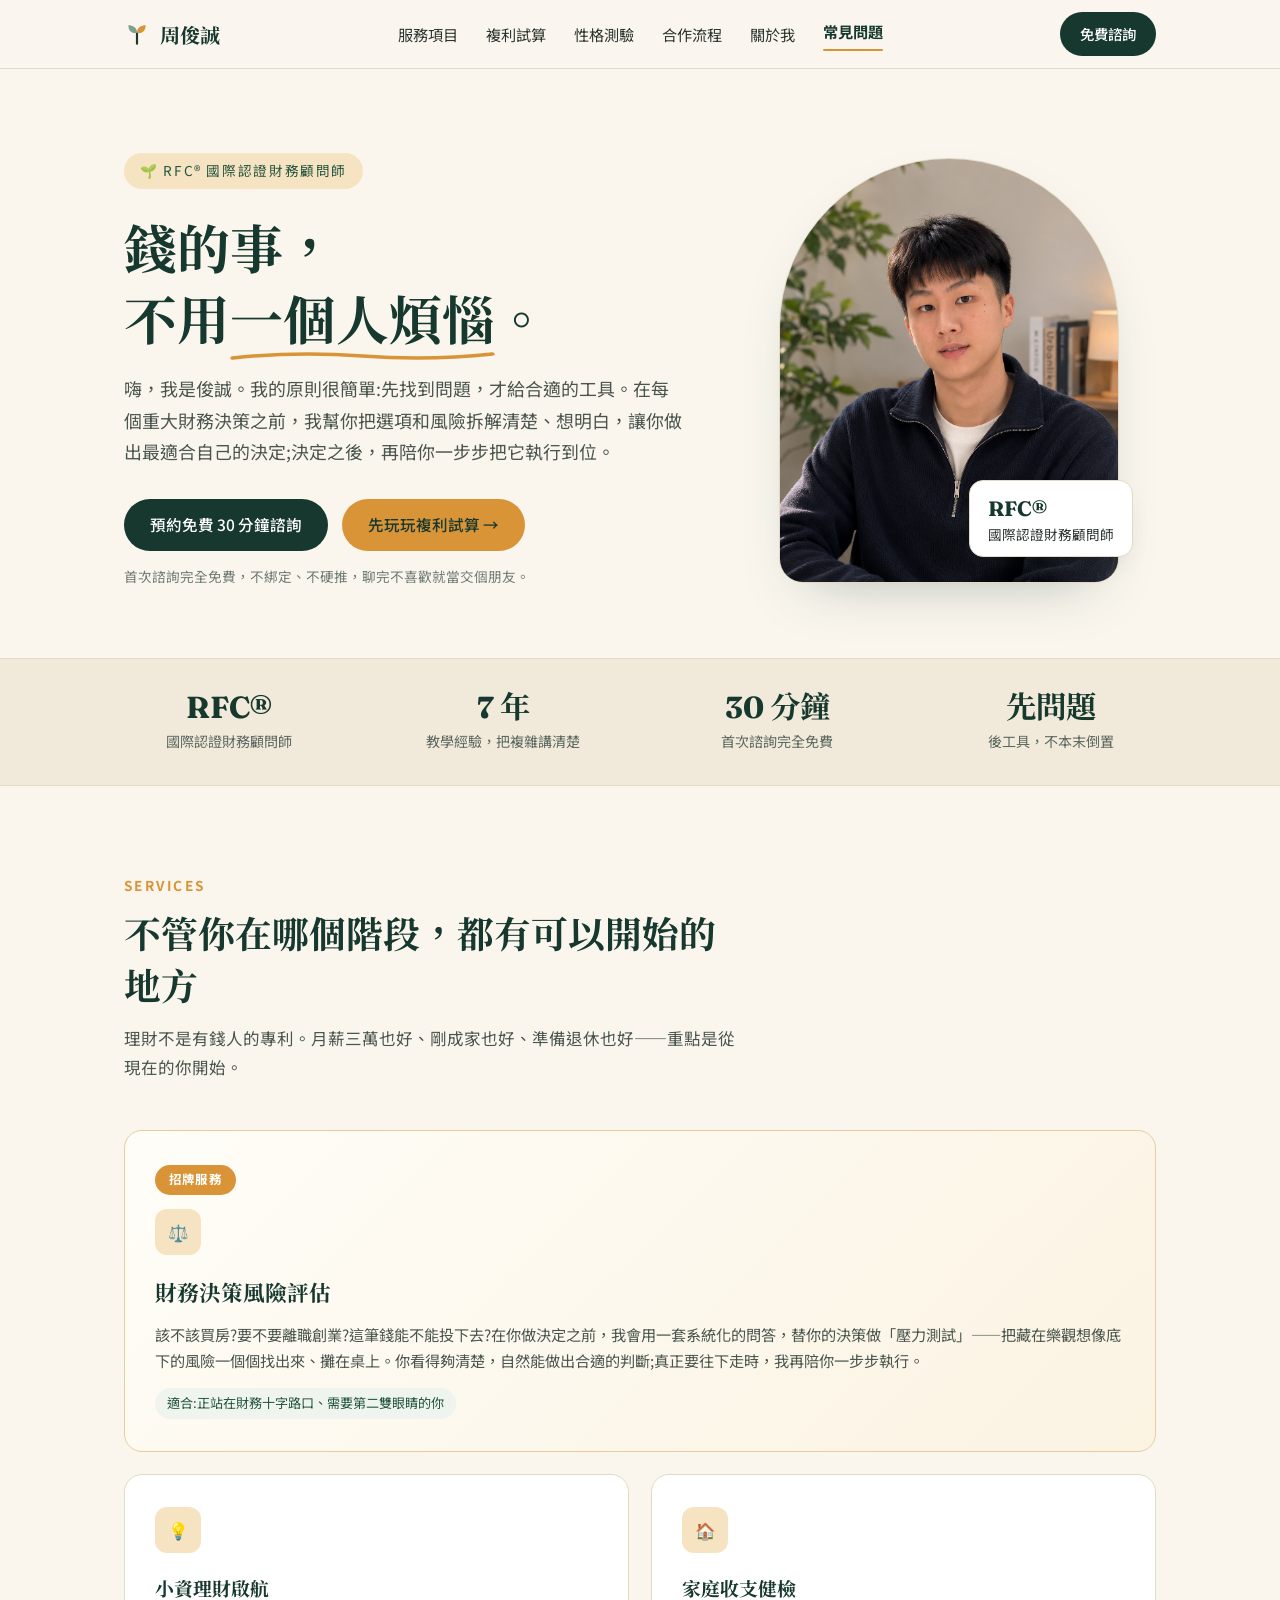
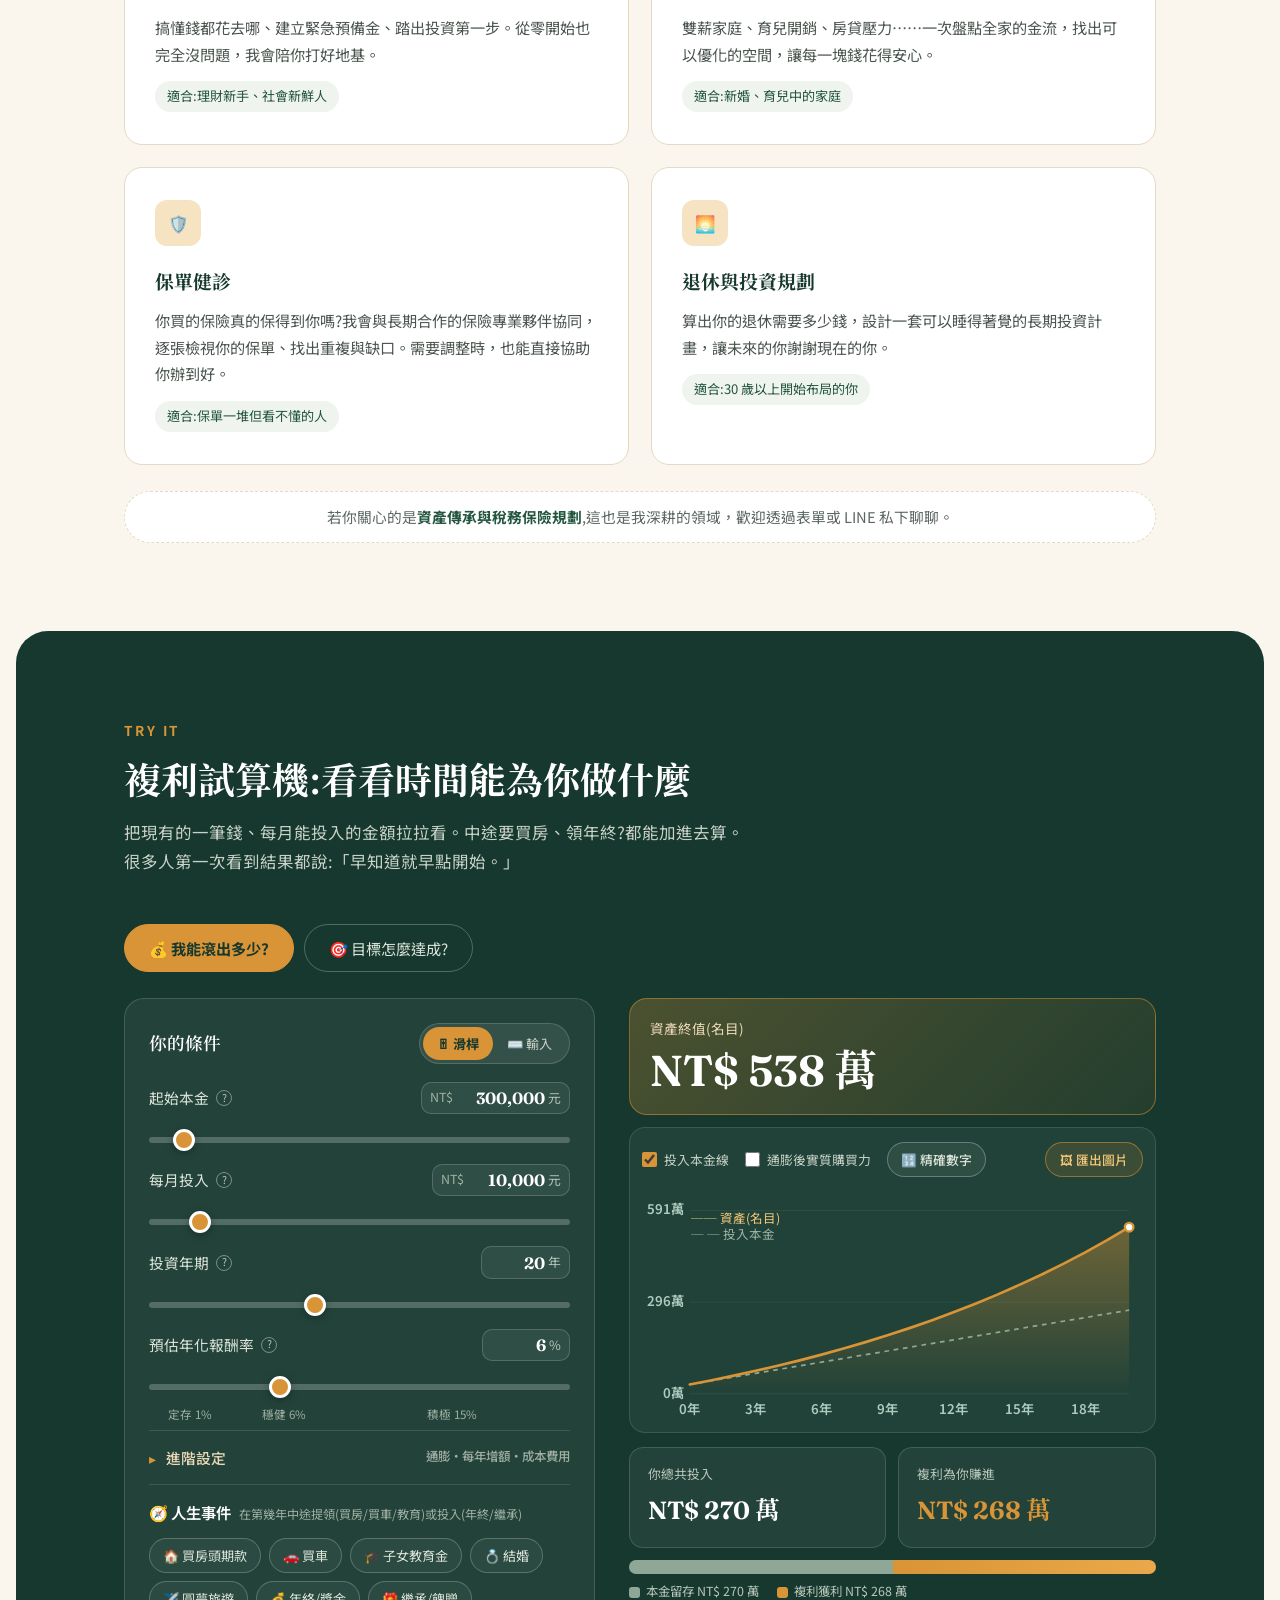
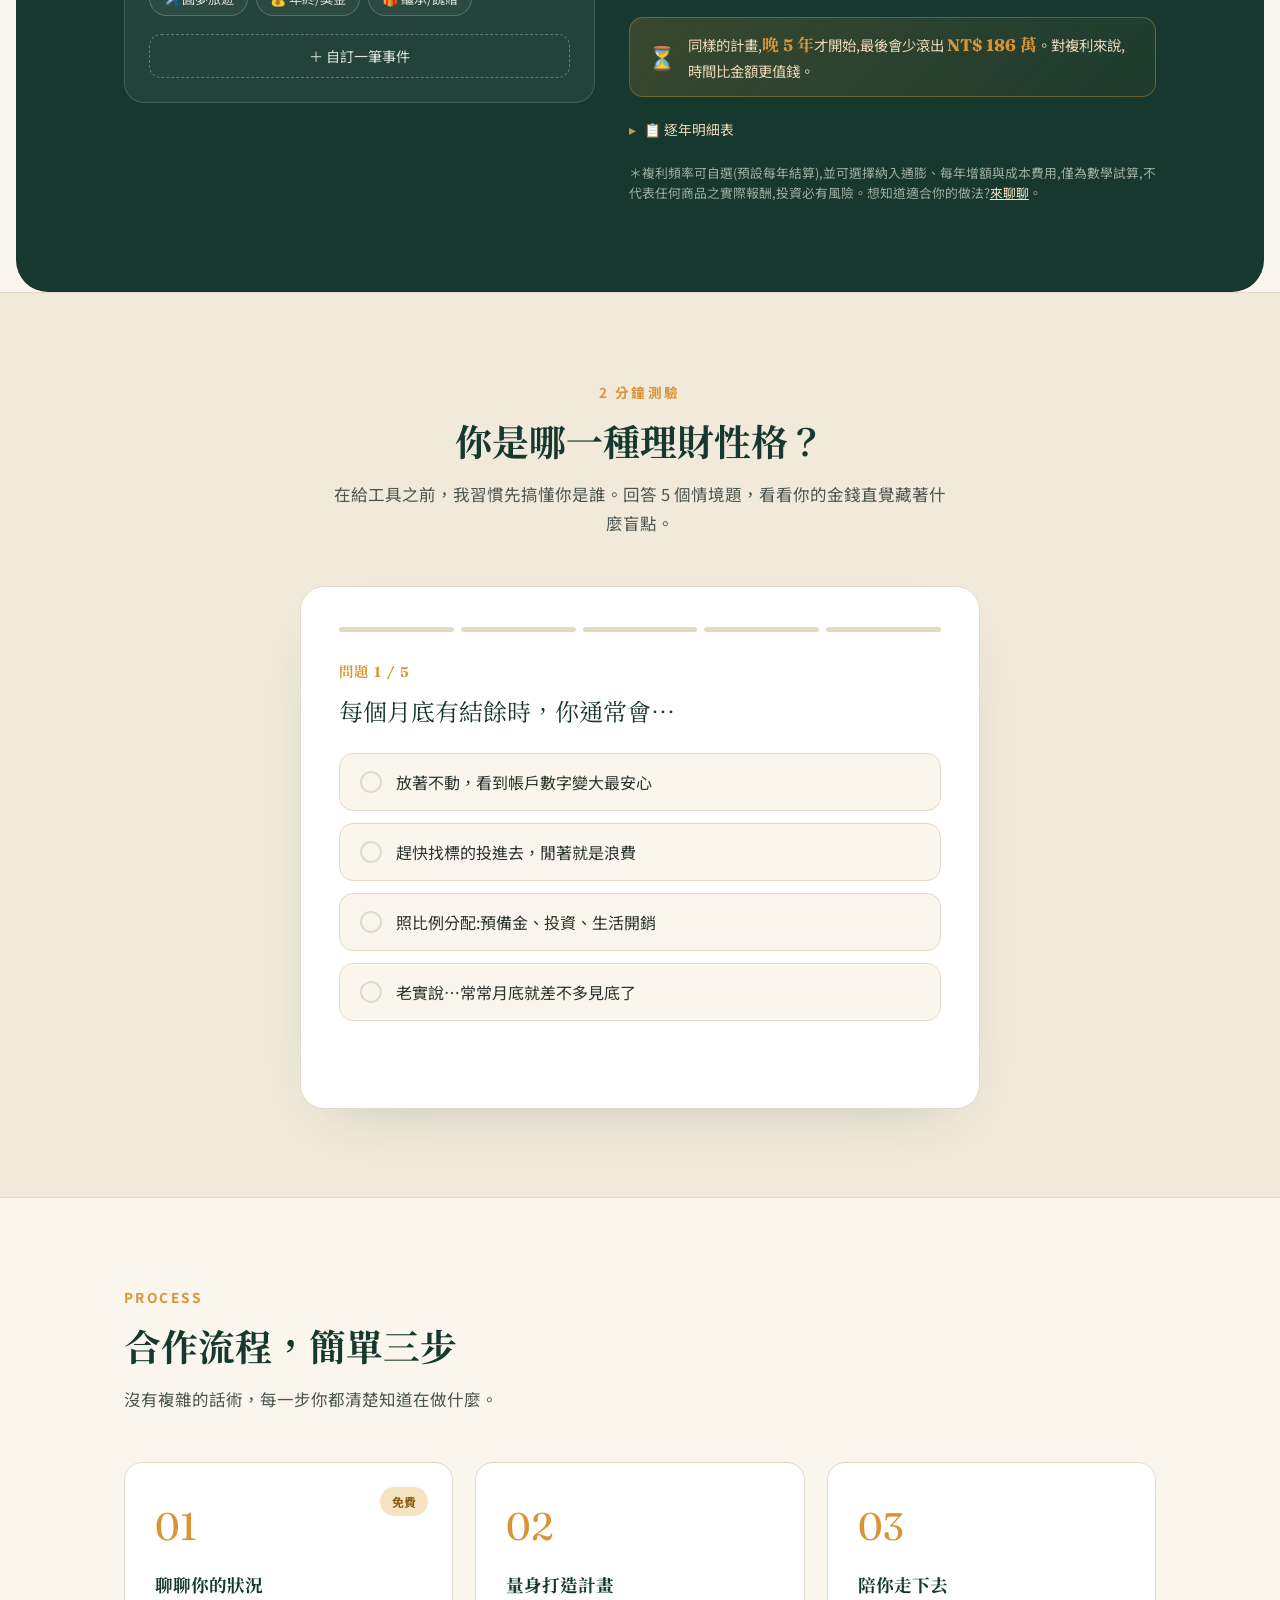
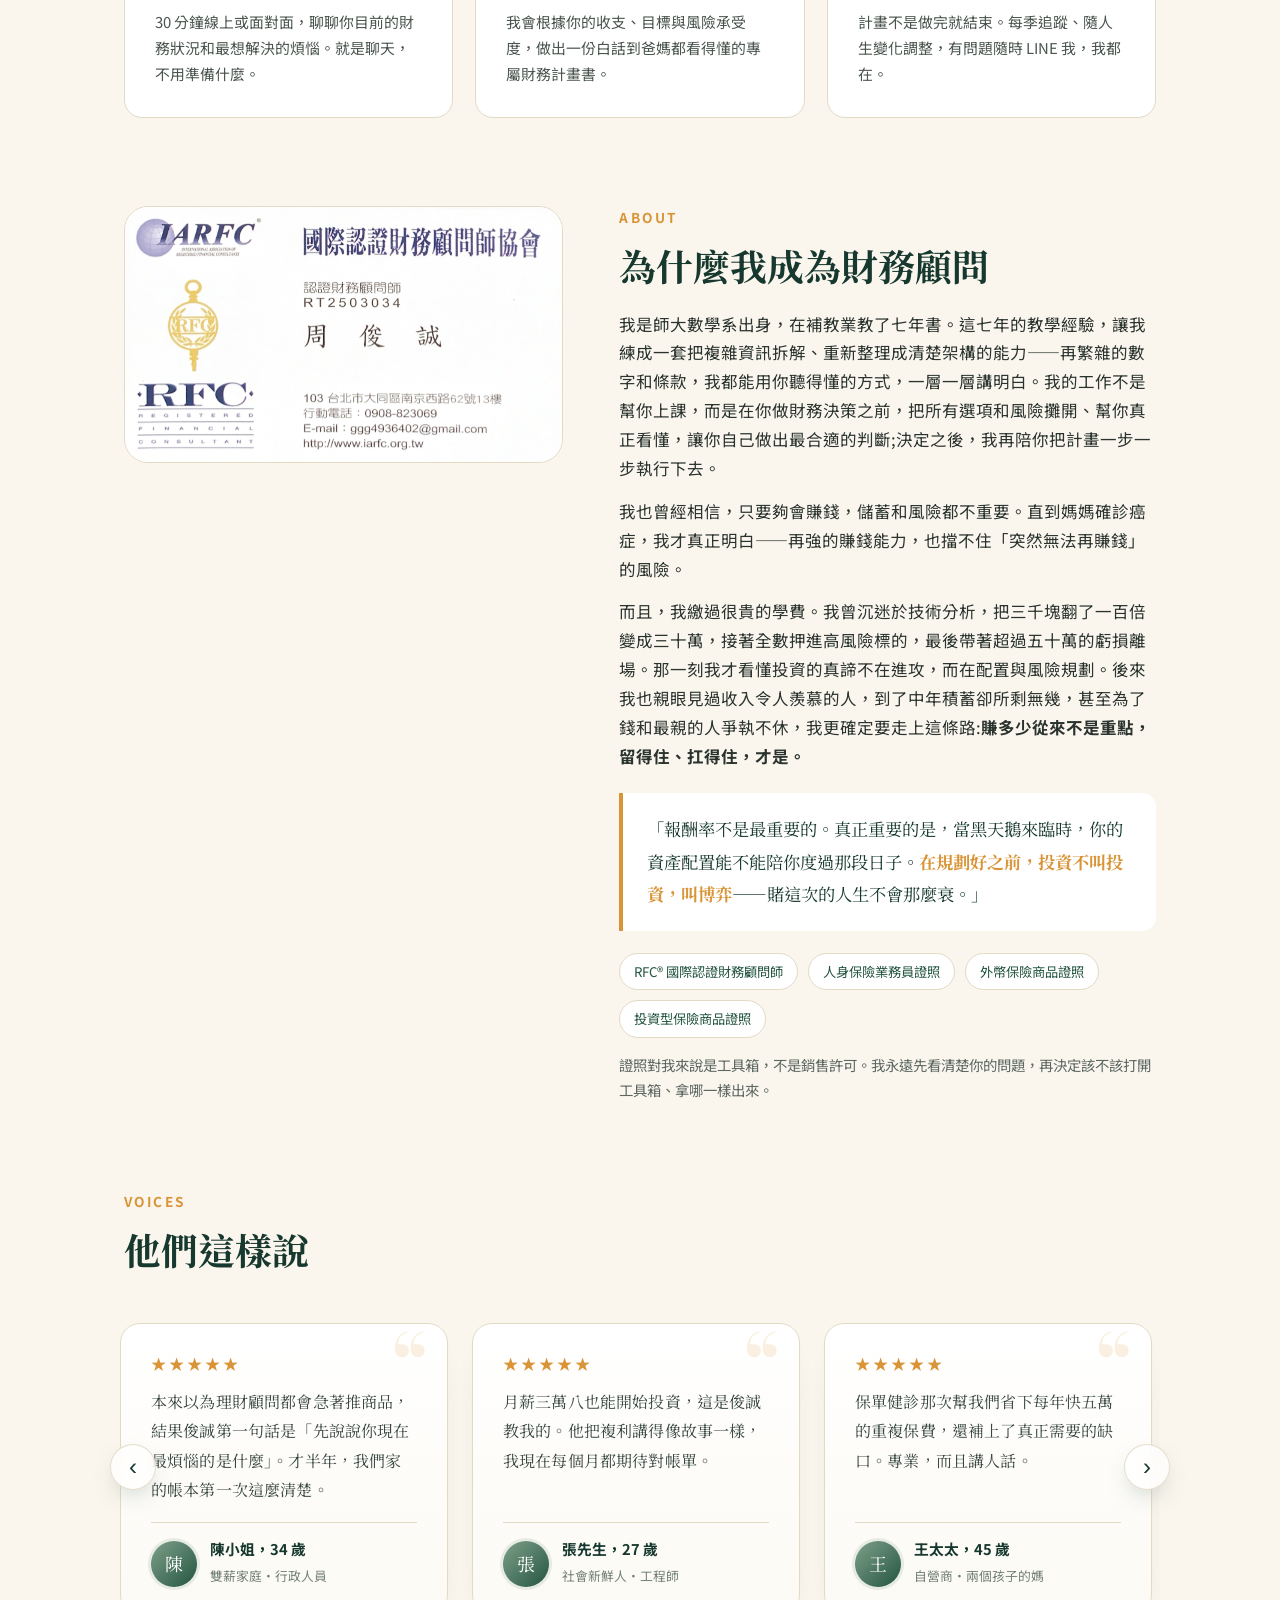
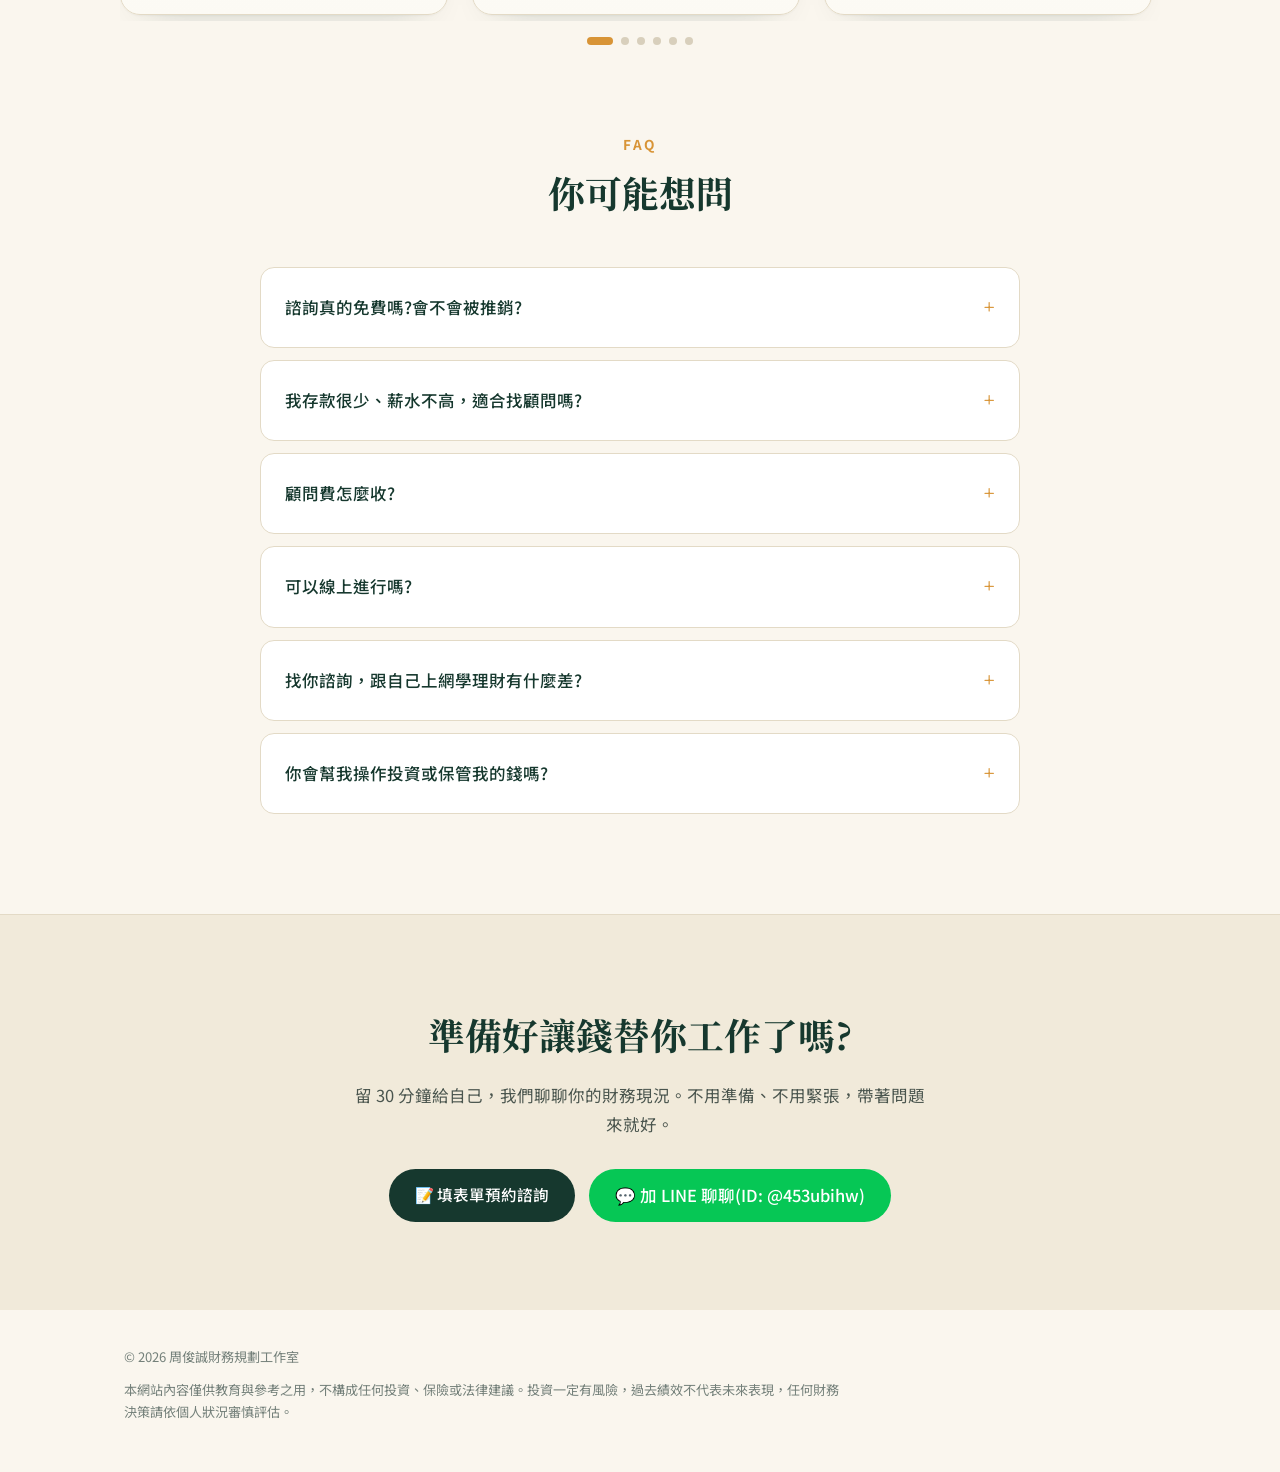
==== commit 760eaaf2: "update" ====
--- a/index.html
+++ b/index.html
@@ -181,7 +181,7 @@
             <svg class="zi-in" viewBox="0 0 24 24" width="15" height="15" aria-hidden="true"><path d="M4 9V4h5M20 9V4h-5M4 15v5h5M20 15v5h-5" fill="none" stroke="currentColor" stroke-width="2" stroke-linecap="round" stroke-linejoin="round"/></svg>
             <svg class="zi-out" viewBox="0 0 24 24" width="15" height="15" aria-hidden="true"><path d="M9 4v5H4M15 4v5h5M9 20v-5H4M15 20v-5h5" fill="none" stroke="currentColor" stroke-width="2" stroke-linecap="round" stroke-linejoin="round"/></svg>
           </button>
-          <button class="stage-close" id="stageClose" type="button" aria-label="關閉即時檢視,回到原位" title="回到原位">✕</button>
+          <button class="stage-close" id="stageClose" type="button" aria-label="把即時檢視收到右側" title="收到右側">✕</button>
           <!-- 正向:大數字 -->
           <div id="resForward">
             <div class="headline">
@@ -312,20 +312,53 @@
       <span class="tag">VOICES</span>
       <h2>他們這樣說</h2>
     </div>
-    <div class="quotes">
-      <div class="quote reveal">
-        <p>本來以為理財顧問都會急著推商品，結果俊誠第一句話是「先說說你現在最煩惱的是什麼」。才半年，我們家的帳本第一次這麼清楚。</p>
-        <div class="who"><div class="ava">陳</div><div><b>陳小姐，34 歲</b><span>雙薪家庭・行政人員</span></div></div>
-      </div>
-      <div class="quote reveal">
-        <p>月薪三萬八也能開始投資，這是俊誠教我的。他把複利講得像故事一樣，我現在每個月都期待對帳單。</p>
-        <div class="who"><div class="ava">張</div><div><b>張先生，27 歲</b><span>社會新鮮人・工程師</span></div></div>
-      </div>
-      <div class="quote reveal">
-        <p>保單健診那次幫我們省下每年快五萬的重複保費，還補上了真正需要的缺口。專業，而且講人話。</p>
-        <div class="who"><div class="ava">王</div><div><b>王太太，45 歲</b><span>自營商・兩個孩子的媽</span></div></div>
-      </div>
-    </div>
+    <div class="quotes-wrap reveal">
+      <button class="q-nav prev" type="button" aria-label="上一組評論">‹</button>
+      <div class="quotes" id="quotesTrack" tabindex="0" role="group" aria-roledescription="輪播" aria-label="客戶評論">
+        <div class="quote">
+          <div class="stars" aria-label="五星好評">★★★★★</div>
+          <p>本來以為理財顧問都會急著推商品，結果俊誠第一句話是「先說說你現在最煩惱的是什麼」。才半年，我們家的帳本第一次這麼清楚。</p>
+          <div class="who"><div class="ava">陳</div><div><b>陳小姐，34 歲</b><span>雙薪家庭・行政人員</span></div></div>
+        </div>
+        <div class="quote">
+          <div class="stars" aria-label="五星好評">★★★★★</div>
+          <p>月薪三萬八也能開始投資，這是俊誠教我的。他把複利講得像故事一樣，我現在每個月都期待對帳單。</p>
+          <div class="who"><div class="ava">張</div><div><b>張先生，27 歲</b><span>社會新鮮人・工程師</span></div></div>
+        </div>
+        <div class="quote">
+          <div class="stars" aria-label="五星好評">★★★★★</div>
+          <p>保單健診那次幫我們省下每年快五萬的重複保費，還補上了真正需要的缺口。專業，而且講人話。</p>
+          <div class="who"><div class="ava">王</div><div><b>王太太，45 歲</b><span>自營商・兩個孩子的媽</span></div></div>
+        </div>
+        <div class="quote">
+          <div class="stars" aria-label="五星好評">★★★★★</div>
+          <p>原本買房頭期款一直存不夠，俊誠幫我把目標拆成每個月的小進度，還把現金和投資分開規劃。三年後我真的拿到鑰匙了。</p>
+          <div class="who"><div class="ava">林</div><div><b>林先生，38 歲</b><span>中階主管・首購族</span></div></div>
+        </div>
+        <div class="quote">
+          <div class="stars" aria-label="五星好評">★★★★★</div>
+          <p>接案收入時高時低，以前完全不敢想退休。他教我用「先付給自己」的方式存錢，現在帳戶有了緩衝，心也踏實多了。</p>
+          <div class="who"><div class="ava">黃</div><div><b>黃小姐，31 歲</b><span>自由工作者・設計師</span></div></div>
+        </div>
+        <div class="quote">
+          <div class="stars" aria-label="五星好評">★★★★★</div>
+          <p>退休前最怕被話術，俊誠反而幫我把名下保單和基金一筆筆攤開檢視，留下真正需要的。談的是我的人生，不是他的業績。</p>
+          <div class="who"><div class="ava">吳</div><div><b>吳先生，52 歲</b><span>製造業・準退休族</span></div></div>
+        </div>
+        <div class="quote">
+          <div class="stars" aria-label="五星好評">★★★★★</div>
+          <p>值大夜班沒時間理財，他把流程簡化到我每個月只要確認一次。從每月三千開始，現在看到累積的數字真的會上癮。</p>
+          <div class="who"><div class="ava">蔡</div><div><b>蔡小姐，29 歲</b><span>醫護人員・小資族</span></div></div>
+        </div>
+        <div class="quote">
+          <div class="stars" aria-label="五星好評">★★★★★</div>
+          <p>自己亂買一通好幾年，績效還是普通。經過他重新配置與每季追蹤，配置變清楚了，遇到大跌也比較不慌，知道自己在做什麼。</p>
+          <div class="who"><div class="ava">鄭</div><div><b>鄭先生，41 歲</b><span>科技業・雙寶爸</span></div></div>
+        </div>
+      </div>
+      <button class="q-nav next" type="button" aria-label="下一組評論">›</button>
+    </div>
+    <div class="q-dots" id="quotesDots" role="tablist" aria-label="評論分頁"></div>
   </div>
 </section>
 
@@ -401,6 +434,7 @@
 <script src="js/calc-render.js"></script>
 <!-- ── 其他區塊 ── -->
 <script src="js/quiz.js"></script>
+<script src="js/quotes.js"></script>
 <script src="js/site.js"></script>
 <script src="js/stage-drag.js"></script>
 </body>
--- a/css/styles.css
+++ b/css/styles.css
@@ -192,15 +192,59 @@
 .step .free{position:absolute;top:24px;right:24px;font-size:.75rem;background:var(--honey-soft);color:#8A5E14;padding:4px 12px;border-radius:999px;font-weight:700}
 
 /* ---------- 客戶回饋 ---------- */
-.quotes{display:grid;grid-template-columns:repeat(3,1fr);gap:22px}
-.quote{background:#fff;border:1px solid var(--line);border-radius:var(--radius);padding:30px;display:flex;flex-direction:column;gap:16px}
-.quote p{font-size:.95rem;color:#3E4A43;flex:1}
-.quote p::before{content:"「"}
-.quote p::after{content:"」"}
-.quote .who{display:flex;align-items:center;gap:12px}
-.quote .ava{width:42px;height:42px;border-radius:50%;background:var(--sage);color:#fff;display:grid;place-items:center;font-family:var(--serif);flex:none}
+/* 客戶回饋輪播 */
+.quotes-wrap{position:relative}
+.quotes{display:flex;gap:24px;overflow-x:auto;scroll-snap-type:x mandatory;
+  scroll-behavior:smooth;-webkit-overflow-scrolling:touch;
+  padding:10px 4px 6px;margin:-10px -4px -6px;scrollbar-width:none}
+.quotes::-webkit-scrollbar{display:none}
+.quotes:focus-visible{outline:2px solid var(--sage);outline-offset:4px;border-radius:var(--radius)}
+
+/* 卡片：襯紙漸層 + 浮雕引號 + 柔和陰影 + hover 微浮起 */
+.quote{position:relative;flex:0 0 calc((100% - 48px)/3);scroll-snap-align:start;
+  background:linear-gradient(180deg,#fff 0%,#FCFAF4 100%);
+  border:1px solid var(--line);border-radius:20px;padding:32px 30px 26px;
+  display:flex;flex-direction:column;gap:15px;overflow:hidden;
+  box-shadow:0 1px 2px rgba(22,56,46,.04),0 18px 38px -28px rgba(22,56,46,.30);
+  transition:transform .28s cubic-bezier(.2,.7,.2,1),box-shadow .28s,border-color .28s}
+.quote::before{content:"\201C";position:absolute;top:2px;right:20px;z-index:0;
+  font-family:var(--num);font-weight:650;font-size:5.5rem;line-height:1;color:var(--honey);opacity:.14;pointer-events:none}
+.quote::after{content:"";position:absolute;left:0;top:0;width:100%;height:3px;
+  background:linear-gradient(90deg,var(--sage),var(--honey));opacity:0;transition:opacity .28s}
+.quote:hover{transform:translateY(-5px);border-color:#D8CDB4;
+  box-shadow:0 2px 4px rgba(22,56,46,.05),0 28px 52px -24px rgba(22,56,46,.42)}
+.quote:hover::after{opacity:.9}
+.quote .stars{position:relative;z-index:1;color:var(--honey);font-size:.95rem;letter-spacing:3px;line-height:1}
+.quote p{position:relative;z-index:1;font-family:var(--serif);font-size:1rem;line-height:1.85;color:#384640;flex:1;letter-spacing:.01em}
+.quote .who{display:flex;align-items:center;gap:13px;padding-top:16px;margin-top:2px;border-top:1px solid var(--line)}
+.quote .ava{width:46px;height:46px;border-radius:50%;flex:none;
+  background:linear-gradient(135deg,var(--sage),var(--pine-2));color:#fff;
+  display:grid;place-items:center;font-family:var(--serif);font-size:1.12rem;
+  box-shadow:0 0 0 3px rgba(127,160,138,.18)}
 .quote .who b{font-size:.92rem;color:var(--pine);display:block;line-height:1.4}
 .quote .who span{font-size:.8rem;color:#74807A}
+
+/* 左右導覽鈕：霧面玻璃質感 */
+.q-nav{position:absolute;top:50%;transform:translateY(-50%);z-index:4;
+  width:46px;height:46px;border-radius:50%;border:1px solid rgba(227,218,198,.9);
+  background:rgba(255,255,255,.72);-webkit-backdrop-filter:blur(8px);backdrop-filter:blur(8px);
+  color:var(--pine);font-size:1.5rem;line-height:1;cursor:pointer;display:grid;place-items:center;
+  box-shadow:0 10px 26px -10px rgba(22,56,46,.35);
+  transition:background .2s,color .2s,transform .2s,box-shadow .2s,opacity .2s}
+.q-nav:hover{background:var(--pine);color:#fff;border-color:var(--pine);
+  transform:translateY(-50%) scale(1.07);box-shadow:0 14px 30px -10px rgba(22,56,46,.5)}
+.q-nav:active{transform:translateY(-50%) scale(.96)}
+.q-nav.prev{left:-14px}
+.q-nav.next{right:-14px}
+.q-nav[hidden]{display:none}
+
+/* 藥丸狀圓點，當前頁拉長 */
+.q-dots{display:flex;justify-content:center;align-items:center;gap:8px;margin-top:22px}
+.q-dots button{width:8px;height:8px;padding:0;border:none;border-radius:99px;cursor:pointer;
+  background:#D8CFBC;transition:background .25s,width .25s}
+.q-dots button:hover{background:var(--sage)}
+.q-dots button[aria-selected="true"]{width:26px;background:var(--honey)}
+.q-dots[hidden]{display:none}
 
 /* ---------- FAQ ---------- */
 .faq{max-width:760px;margin:0 auto}
@@ -263,7 +307,8 @@
 @media (max-width:880px){
   .hero-grid,.calc,.about-grid{grid-template-columns:1fr}
   .about-photo{position:static;top:auto}
-  .cards,.steps,.quotes{grid-template-columns:1fr}
+  .cards,.steps{grid-template-columns:1fr}
+  .quote{flex-basis:calc((100% - 22px)/2)}   /* 平板:一頁 2 則 */
   .trust-grid{grid-template-columns:repeat(2,1fr);gap:24px 12px}
   .nav-links{display:none}
   .portrait{order:-1}
@@ -353,6 +398,8 @@
 @media (max-width:560px){
   .quiz-card{padding:30px 22px}
   .quiz-detail{grid-template-columns:1fr}
+  .quote{flex-basis:100%}        /* 手機:一頁 1 則 */
+  .q-nav{display:none}           /* 改用滑動 + 圓點 */
 }
 
 /* 浮動諮詢按鈕 */
@@ -611,6 +658,10 @@
     border:1px solid rgba(255,255,255,.12);border-radius:18px;
     box-shadow:0 16px 32px -18px rgba(0,0,0,.75);
   }
+  /* 整張卡片可拖曳(圖表區除外);放大模式維持可捲動看圖 */
+  .result-stage:not(.is-zoomed){touch-action:none;-webkit-user-select:none;user-select:none;cursor:grab}
+  .result-stage:not(.is-zoomed).dragging{cursor:grabbing}
+  .result-stage:not(.is-zoomed) .chart-box{touch-action:auto;-webkit-user-select:auto;user-select:auto;cursor:auto}
   /* 拖動把手 */
   .stage-drag{display:flex;justify-content:center;align-items:center;height:20px;margin:-2px 0 4px;
     cursor:grab;touch-action:none;-webkit-user-select:none;user-select:none}
@@ -626,16 +677,15 @@
     width:5px;height:46px;border-radius:99px;background:var(--honey);box-shadow:0 0 0 5px rgba(216,148,54,.16)}
   .result-stage.peek-left::after{right:9px}
   .result-stage.peek-right::after{left:9px}
-  /* 關閉(回到原位)按鈕:僅浮動且完整顯示時出現 */
-  .stage-close{display:none}
-  .result-stage.is-floating .stage-close{
-    display:grid;place-items:center;position:absolute;top:7px;right:8px;z-index:3;
+  /* 關閉(收到右側)按鈕:手機版一開始就顯示,固定於放大鈕左側 */
+  .stage-close{
+    display:grid;place-items:center;position:absolute;top:7px;right:42px;z-index:3;
     width:27px;height:27px;border-radius:50%;padding:0;line-height:1;
     border:1px solid rgba(255,255,255,.22);background:rgba(0,0,0,.3);
     color:#DCE4DA;font-size:.82rem;cursor:pointer;-webkit-appearance:none;appearance:none;
     transition:background .15s,border-color .15s,color .15s;
   }
-  .result-stage.is-floating .stage-close:hover,.result-stage.is-floating .stage-close:active{
+  .stage-close:hover,.stage-close:active{
     background:rgba(220,90,70,.5);border-color:rgba(255,160,140,.65);color:#fff;
   }
   .result-stage.is-peek .stage-close{display:none}
@@ -654,9 +704,6 @@
   .result-stage.is-zoomed .stage-zoom .zi-out{display:block}
   /* 收到側邊時不顯示放大鈕（避免擋到內容） */
   .result-stage.is-peek .stage-zoom{display:none}
-  /* 浮動或放大時，關閉鈕往左挪，讓出放大鈕的位置 */
-  .result-stage.is-floating .stage-close,
-  .result-stage.is-zoomed .stage-close{right:42px}
 
   /* 放大模式：置中的大視窗，方便看清楚圖表 */
   .stage-backdrop{position:fixed;inset:0;z-index:119;background:rgba(4,14,10,.62);
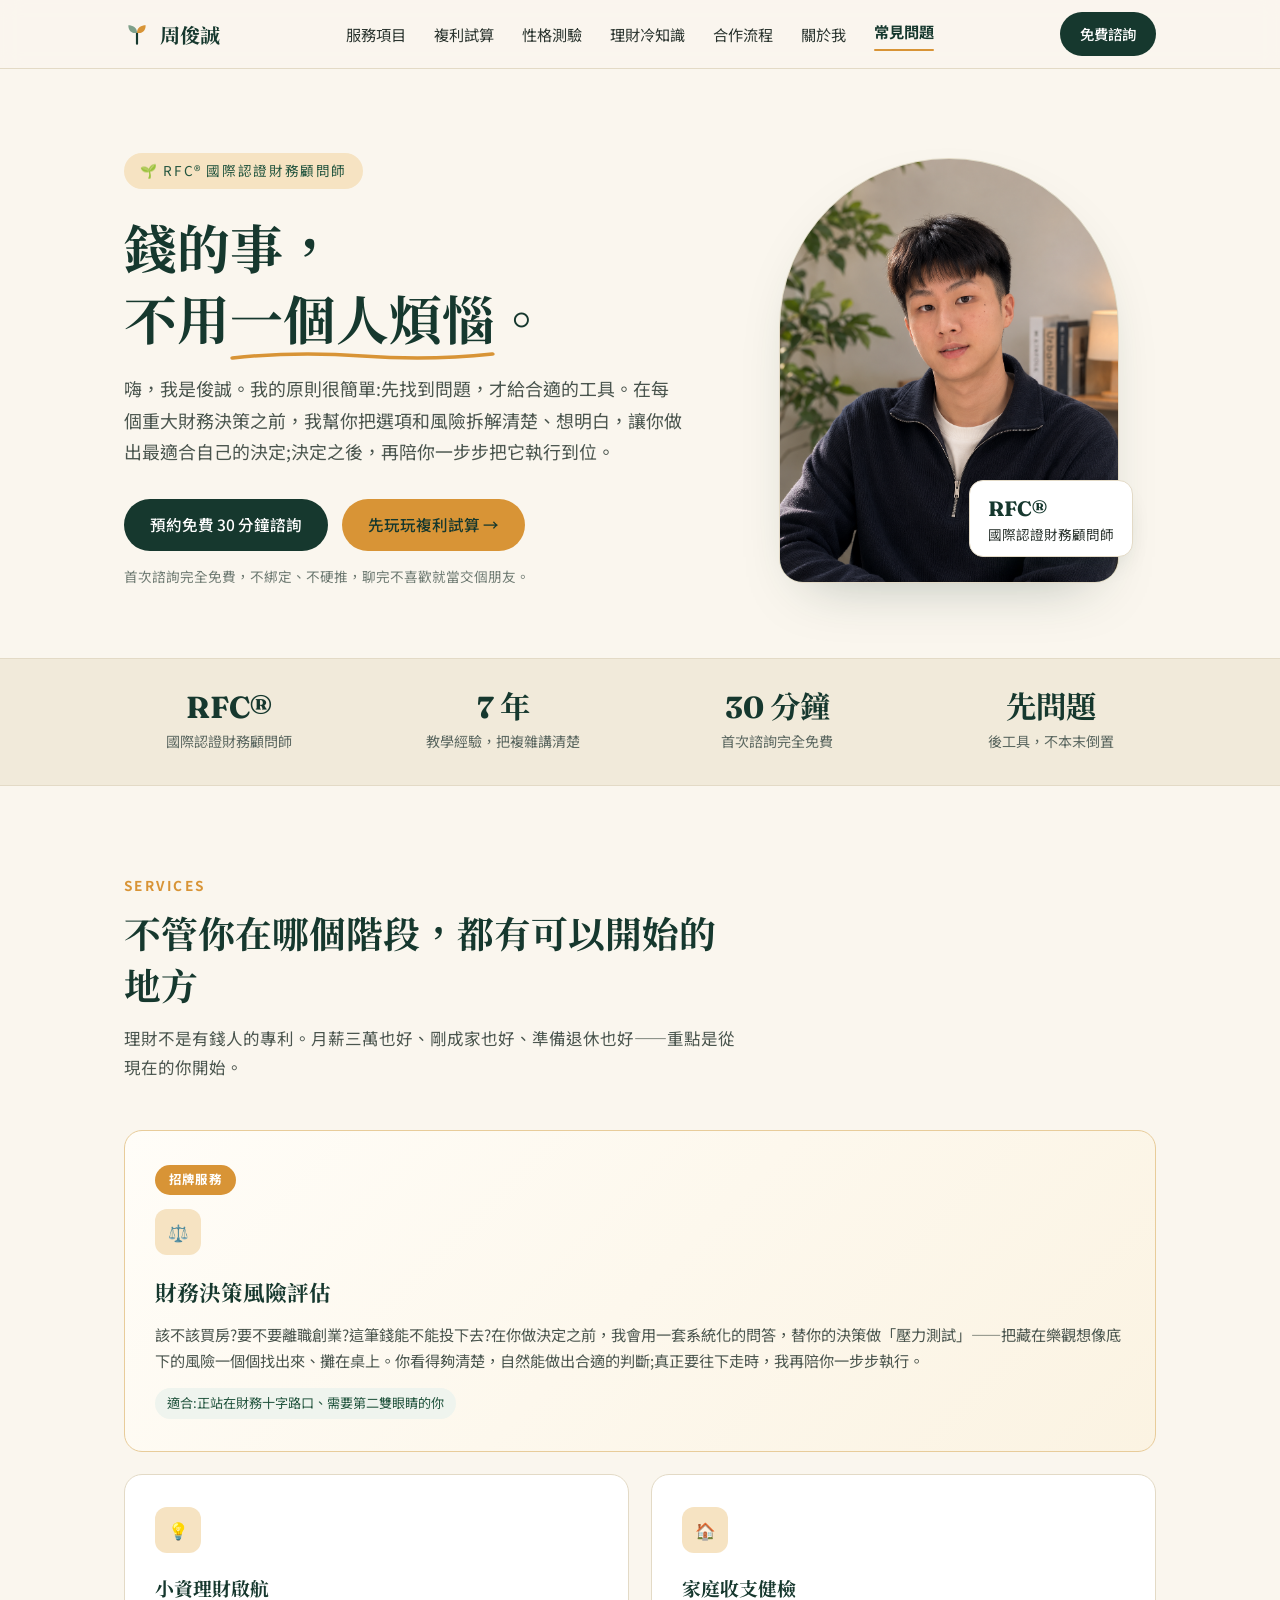
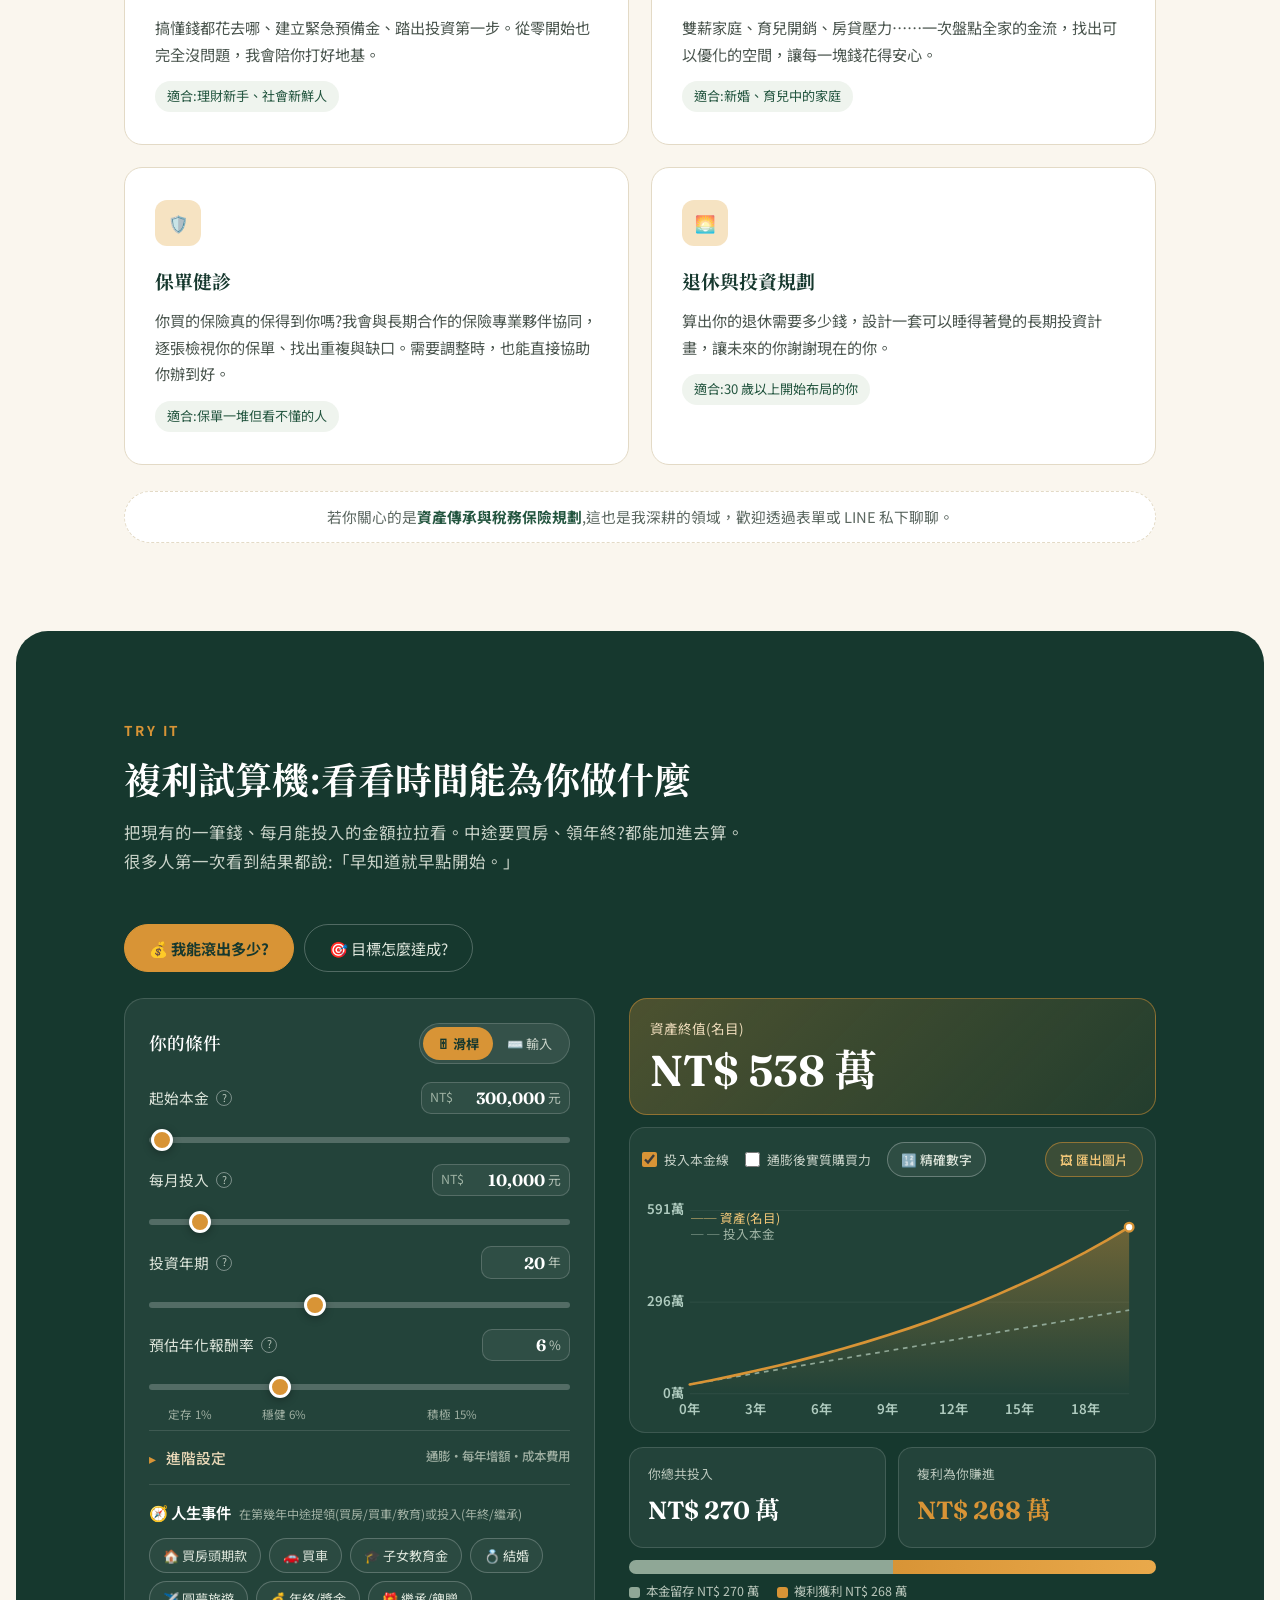
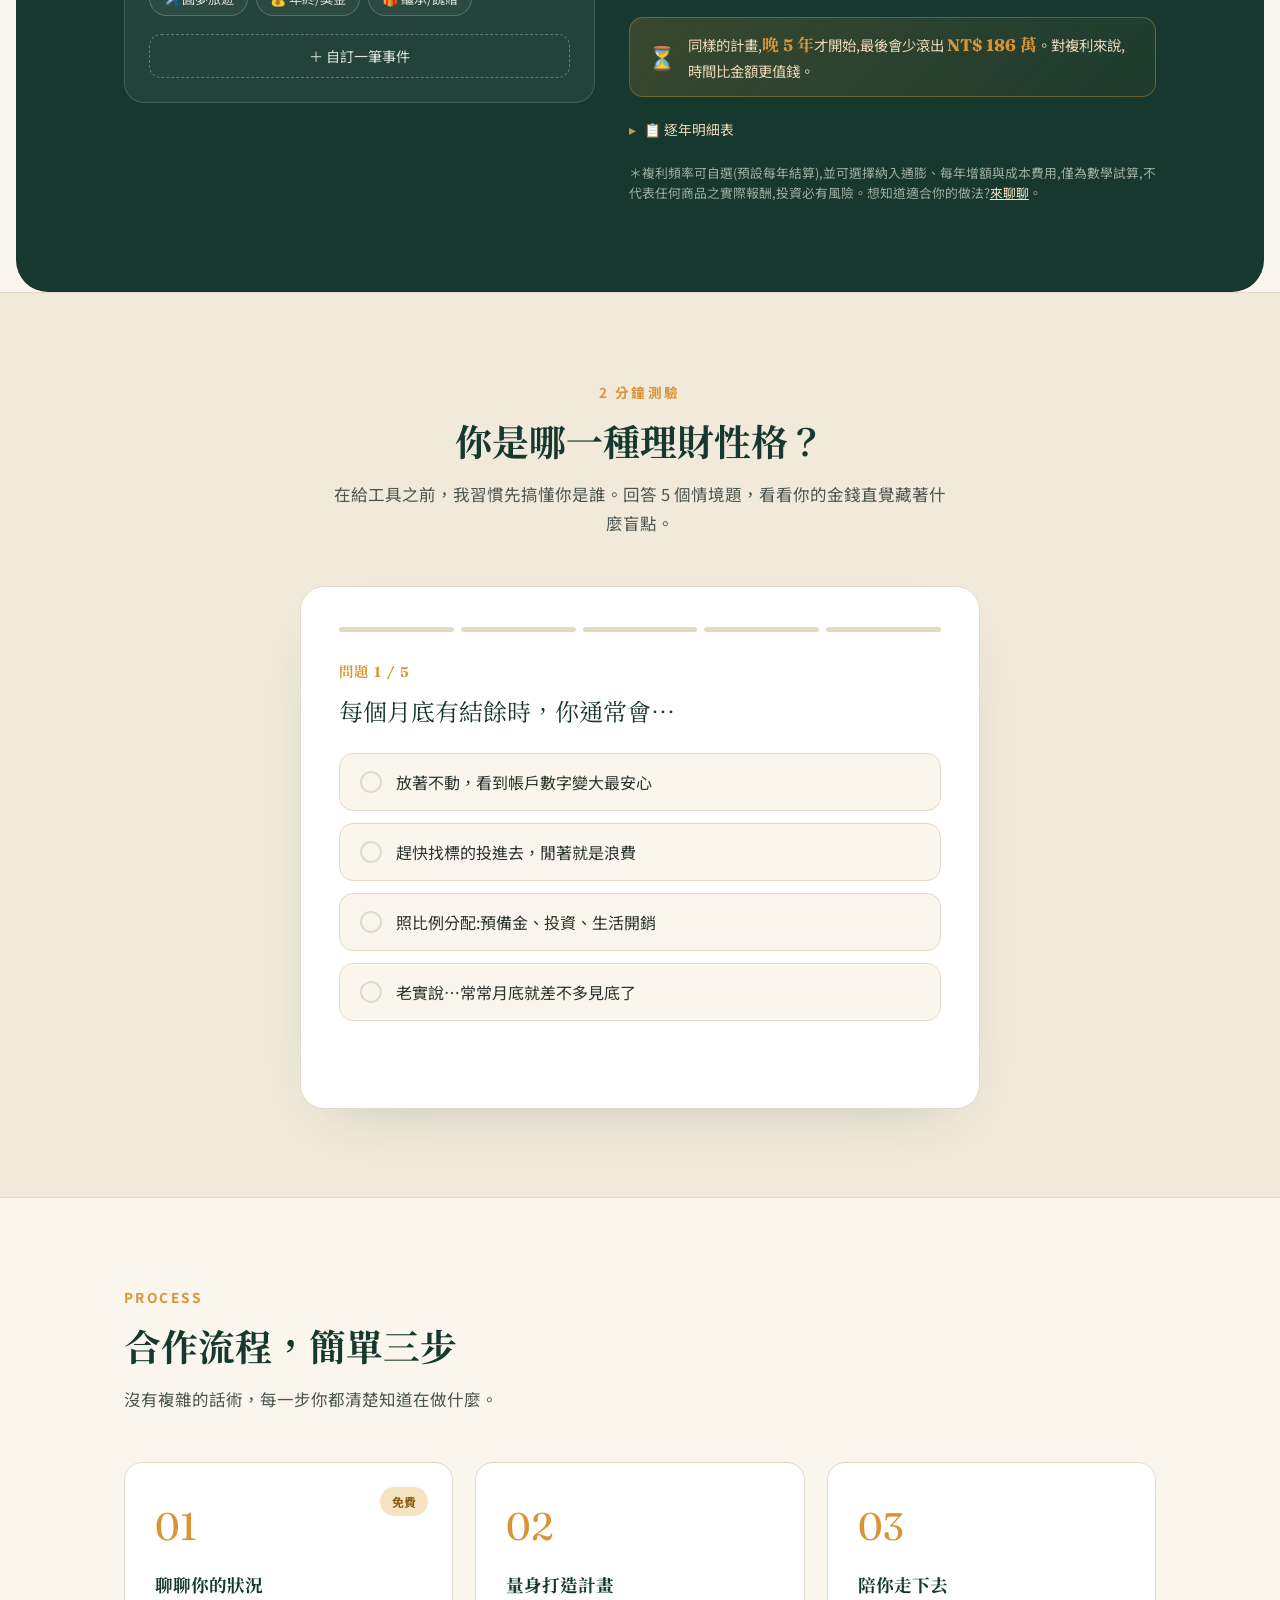
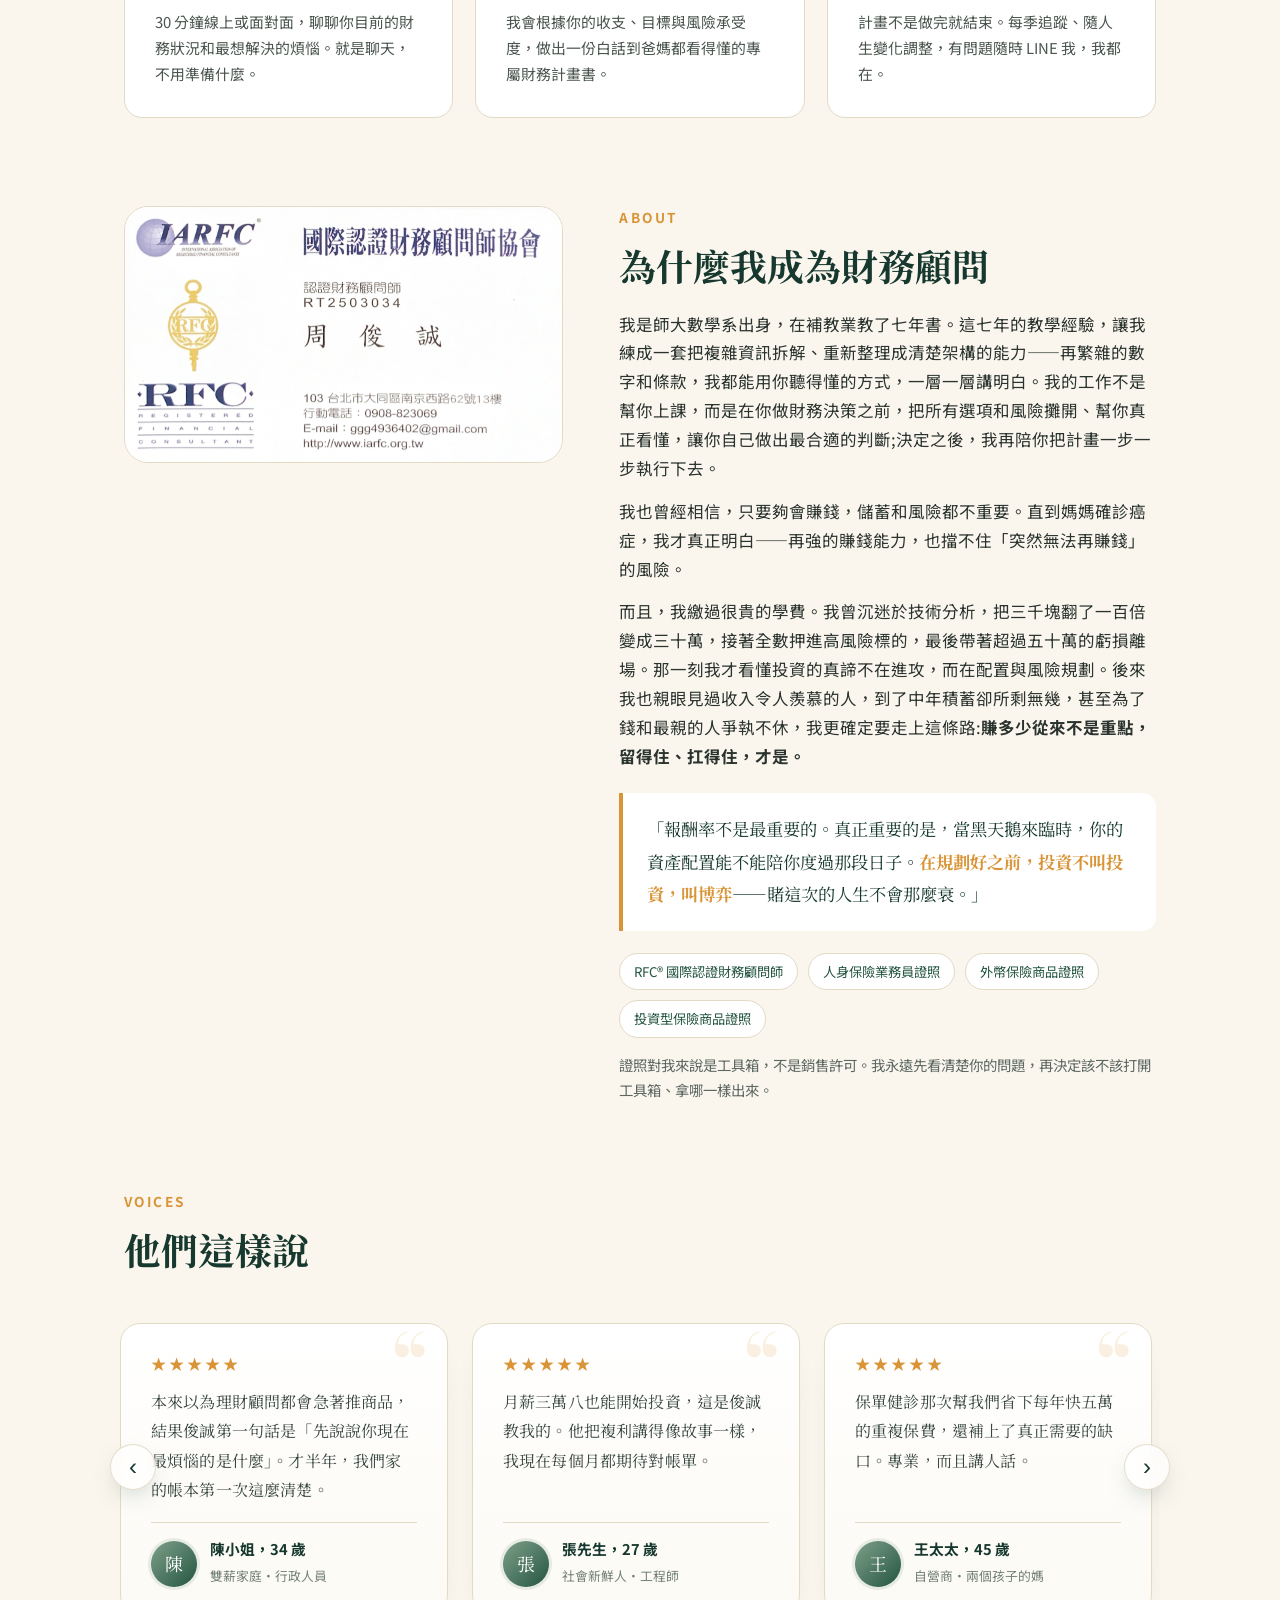
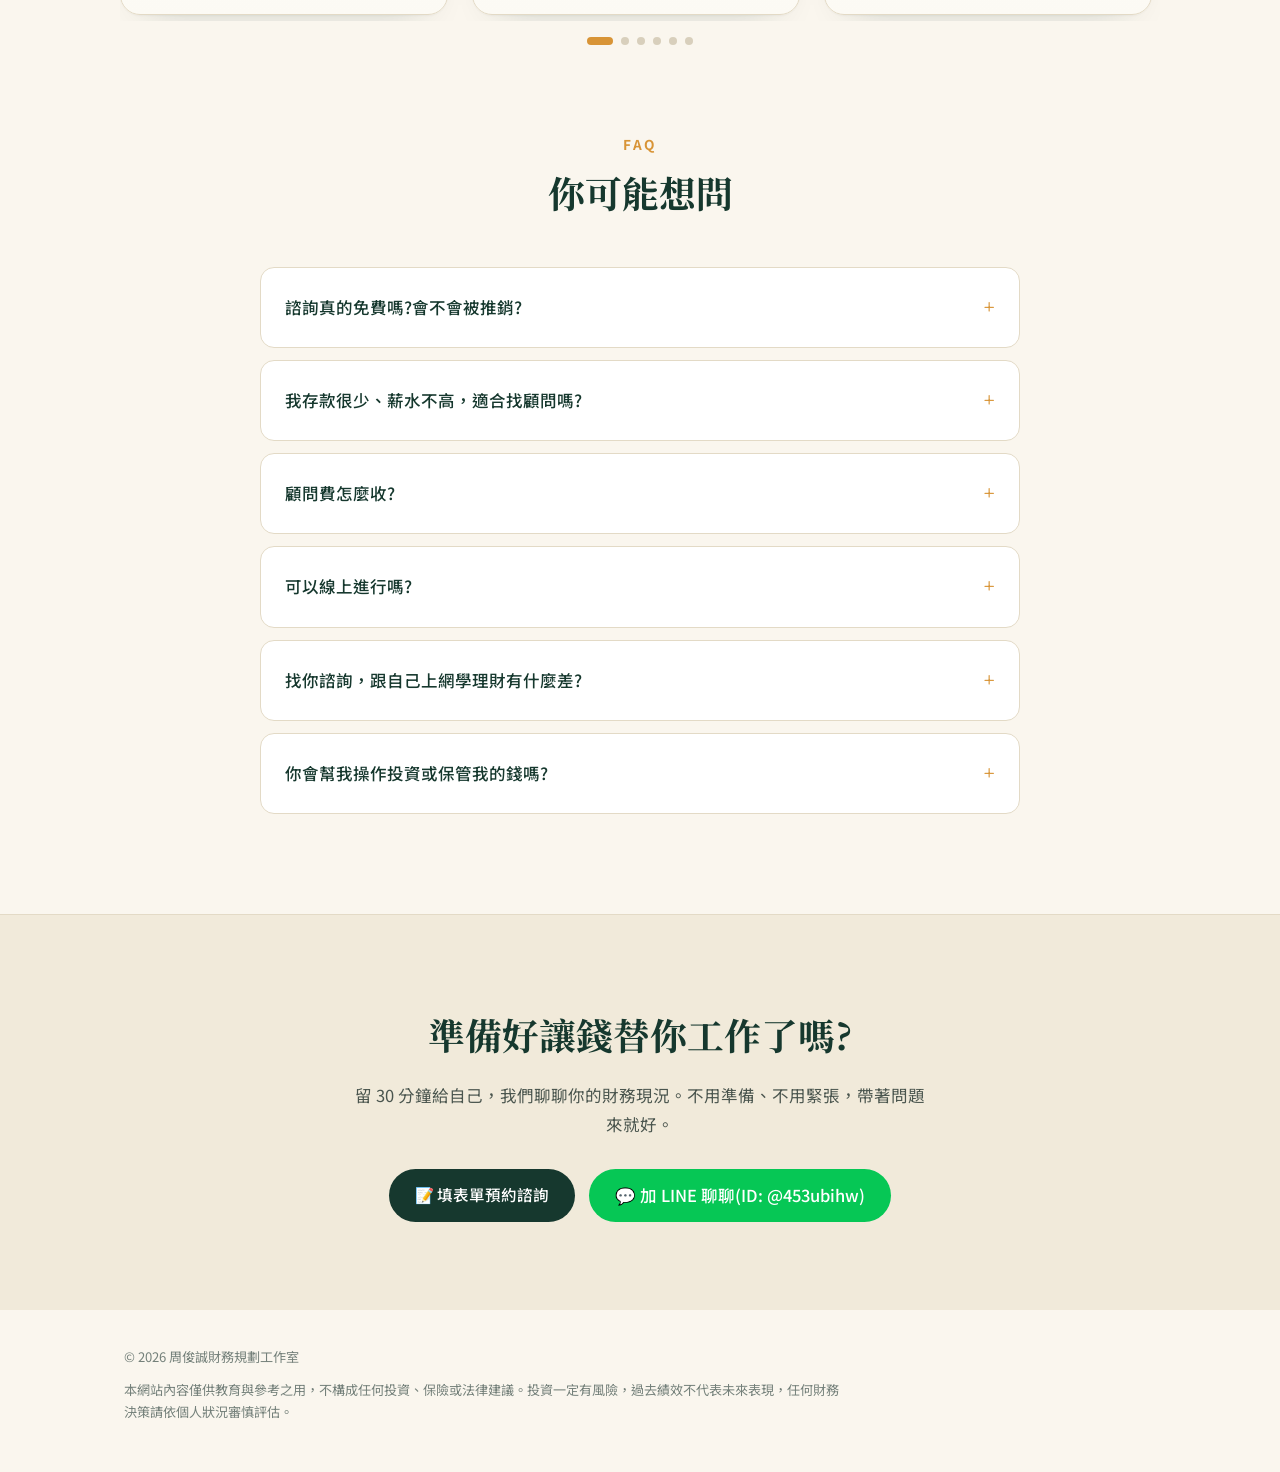
==== commit 8ec122f6: "update" ====
--- a/index.html
+++ b/index.html
@@ -28,6 +28,7 @@
       <li><a href="#services">服務項目</a></li>
       <li><a href="#calc">複利試算</a></li>
       <li><a href="#quiz">性格測驗</a></li>
+      <li><a href="#strategies">理財冷知識</a></li>
       <li><a href="#process">合作流程</a></li>
       <li><a href="#about">關於我</a></li>
       <li><a href="#faq">常見問題</a></li>
@@ -253,6 +254,129 @@
     </div>
   </div>
 </section>
+
+<!-- 金融策略圖鑑 -->
+<!-- <section id="strategies" style="padding-top:0">
+  <div class="wrap">
+    <div class="sec-head reveal" style="text-align:center;margin-left:auto;margin-right:auto">
+      <span class="tag">FINANCIAL DECODE</span>
+      <h2>理財冷知識・金融策略圖鑑</h2>
+      <p>有錢人在玩的那些「金融遊戲」，一張卡片拆給你看——而且老實告訴你，搬到台灣到底行不行。</p>
+    </div>
+    <div class="strat-grid reveal" id="stratGrid">
+
+      <article class="strat-card" tabindex="0" role="button" aria-label="展開:複利與 72 法則">
+        <span class="strat-emoji" aria-hidden="true">⏳</span>
+        <span class="strat-tag">複利</span>
+        <h3>巴菲特的財富，99% 是 50 歲後才滾出來的</h3>
+        <p class="strat-teaser">複利真正的魔法不在報酬率，而在「時間」。一個小公式，讓你心算翻倍要幾年。</p>
+        <span class="strat-more">看完整拆解 →</span>
+        <div class="strat-body" hidden>
+          <p>複利就是「利息也會生利息」。前期看起來慢得讓人想放棄，後期卻會像曲棍球桿一樣陡峭噴出——這就是為什麼「越早開始」差距會大到不可思議。</p>
+          <span class="s-h">72 法則：心算翻倍要幾年</span>
+          <p>用 <b>72 ÷ 年報酬率 ≈ 資產翻倍所需年數</b>。年報酬 6% → 72/6 = 12 年翻倍；8% → 9 年。反過來，通膨 3% 會讓你的購買力在 72/3 = 24 年腰斬。</p>
+          <span class="s-h">晚 10 年的代價，不是 10 年的錢</span>
+          <p>25 歲起每月存 5,000、年報酬 7%，到 65 歲約滾成 1,200 萬以上；若 35 歲才開始，最後大約只剩一半。你少掉的不是 10 年的本金，而是「複利最甜的那 10 年」。</p>
+          <div class="s-tw"><b>🇹🇼 台灣怎麼看：</b>對多數人，最實際的複利工具就是「低成本指數型 ETF＋定期定額＋不要中途解約」。時間拉長後，手續費與情緒成本越要壓低，因為它們也會被複利放大。</div>
+          <p class="s-key"><b>重點：</b>報酬率高一點長期差很多，但「早開始」與「不中斷」比追高報酬更可靠。</p>
+        </div>
+      </article>
+
+      <article class="strat-card" tabindex="0" role="button" aria-label="展開:生命週期投資法">
+        <span class="strat-emoji" aria-hidden="true">🧬</span>
+        <span class="strat-tag">投資策略</span>
+        <h3>年輕人其實「輸得起」，所以更該多買股？</h3>
+        <p class="strat-teaser">你的未來薪水，其實是一張看不見的大債券——這會改變你該怎麼配置。</p>
+        <span class="strat-more">看完整拆解 →</span>
+        <div class="strat-body" hidden>
+          <span class="s-h">核心概念：人力資本</span>
+          <p>年輕時你最大的資產不是存款，是「未來幾十年的薪水」，它穩定得像一張債券。既然你已經握著這張巨大的「人類債券」，投資組合裡其實可以放更高比例的股票來平衡整體風險。</p>
+          <span class="s-h">主流版（穩健）</span>
+          <p>隨年齡逐步降低股票比例（年輕多股、接近退休多債），也就是「目標日期 glide path」。一個常見的起手式：股票比例 ≈ <b>110 − 年齡</b>（%）。</p>
+          <span class="s-h">激進版（原書 Ayres &amp; Nalebuff）</span>
+          <p>主張年輕時用「槓桿」買股，把一生的股票曝險攤平、理論上降低總風險。</p>
+          <div class="s-warn"><b>⚠️ 風險：</b>槓桿會放大波動、有「斷頭」與心理承受問題，是進階玩法，<b>不是給一般人的建議</b>。融資、槓桿型 ETF 都屬此類，不熟別碰。</div>
+          <div class="s-tw"><b>🇹🇼 台灣怎麼看：</b>一般上班族用「主流版」就很夠——年輕時提高股票/股票型 ETF 比例，再隨年齡與責任（房貸、小孩）逐步調整。</div>
+          <p class="s-key"><b>重點：</b>配置要看「人力資本＋金融資產」的全貌，不是只盯著戶頭裡那幾 %。</p>
+        </div>
+      </article>
+
+      <article class="strat-card" tabindex="0" role="button" aria-label="展開:買借死的台灣版">
+        <span class="strat-emoji" aria-hidden="true">🏦</span>
+        <span class="strat-tag">進階・稅務</span>
+        <h3>富人的「買借死」，台灣人照抄會出事</h3>
+        <p class="strat-teaser">美國 billionaire 的避稅神操作，搬到台灣為什麼幾乎失效？</p>
+        <span class="strat-more">看完整拆解 →</span>
+        <div class="strat-body" hidden>
+          <span class="s-h">美國版 Buy, Borrow, Die</span>
+          <p><b>買</b>（買進會增值的資產）→ <b>借</b>（用資產抵押借錢花用，借款不算所得、免稅）→ <b>死</b>（過世時繼承人享「成本墊高 step-up」，未實現的資本利得稅一筆勾銷）。整套招式的目的，全在「躲資本利得稅」。</p>
+          <div class="s-tw"><b>🇹🇼 台灣怎麼看 — 三個關鍵差異：</b>
+          <br>① 台灣個人賣「上市櫃股票」目前<b>停徵證所稅</b>（只有 0.3% 證交稅）→ 你本來就幾乎沒有資本利得稅要躲，這招最大的誘因直接消失。
+          <br>② 房地產有「房地合一稅」，台灣<b>沒有</b>美國式的死亡 step-up 全免機制。
+          <br>③ 台灣有<b>遺產稅（最高 20%）</b>，「死」這一步在台灣是要課稅的，不是免稅出口。</div>
+          <div class="s-warn"><b>⚠️ 風險：</b>「借錢抵押」靠的是資產不跌、利率不升。一旦資產下跌或利率走高，維持率不足會被追繳甚至斷頭。名人玩得起，是因為資產夠大、現金流夠穩。</div>
+          <p class="s-key"><b>重點：</b>這招在台灣比較像「資產傳承＋流動性規劃」的思考素材，而不是能照抄的避稅公式。真要做傳承，台灣的工具是保險、分年贈與、信託等，需要量身規劃。</p>
+          <p class="sm-note">＊稅制與數字會變動，實際規定請以最新法規為準。</p>
+        </div>
+      </article>
+
+      <article class="strat-card" tabindex="0" role="button" aria-label="展開:定期定額 vs 單筆">
+        <span class="strat-emoji" aria-hidden="true">⚖️</span>
+        <span class="strat-tag">投資策略</span>
+        <h3>手上有一筆錢，該一次 all in 還是分批進場？</h3>
+        <p class="strat-teaser">統計上「一次投入」常常贏，但有個你沒算進去的成本。</p>
+        <span class="strat-more">看完整拆解 →</span>
+        <div class="strat-body" hidden>
+          <span class="s-h">數據面：一次投入期望值略高</span>
+          <p>因為市場長期向上，多數歷史回測顯示「一次投入（Lump Sum）」的期望報酬，略高於「分批／定期定額（DCA）」——因為錢越早進場、複利滾越久。</p>
+          <span class="s-h">但人性面：分批睡得著</span>
+          <p>分批進場降低「買在最高點」的後悔風險，也更符合人性。對「每月有薪水持續投入」的上班族來說，定期定額本來就是最自然的方式。</p>
+          <span class="s-h">折衷做法</span>
+          <p>有一大筆閒錢又怕套在高點，可在 <b>3–6 個月內分批但快速</b>投入，兼顧期望報酬與心理安定；之後的現金流再走定期定額。</p>
+          <div class="s-tw"><b>🇹🇼 台灣怎麼看：</b>台灣券商／銀行的定期定額很方便（零股、ETF 都能設），重點是「設定好就別亂停」。最傷的不是方法選錯，是大跌時停扣、反彈時又不敢買。</div>
+          <p class="s-key"><b>重點：</b>沒有完美解，只有「你能不能長期執行」的解。能堅持的方法，就是好方法。</p>
+        </div>
+      </article>
+
+      <article class="strat-card" tabindex="0" role="button" aria-label="展開:通膨是隱形的稅">
+        <span class="strat-emoji" aria-hidden="true">🔥</span>
+        <span class="strat-tag">原理・心態</span>
+        <h3>放在銀行的 100 萬，正在慢慢「蒸發」</h3>
+        <p class="strat-teaser">你沒虧錢，但購買力每年被偷走一點——這才是最該怕的事。</p>
+        <span class="strat-more">看完整拆解 →</span>
+        <div class="strat-body" hidden>
+          <p>通膨讓「同樣的錢能買的東西變少」。年通膨 3%，今天的 100 萬，約 24 年後只剩一半購買力（用 72 法則：72/3 = 24）。</p>
+          <span class="s-h">為什麼是「隱形的稅」</span>
+          <p>你的帳面數字沒變、感覺沒虧，但實質財富被持續課走——所以「把錢全放定存」在長期其實是溫水煮青蛙。</p>
+          <span class="s-h">怎麼對抗</span>
+          <p>讓資產的長期報酬「跑贏通膨」。這正是為什麼長期理財幾乎都會配置股票／實質資產，而不是只抱現金。</p>
+          <div class="s-tw"><b>🇹🇼 台灣怎麼看：</b>台灣定存利率長年偏低，常常追不上通膨。緊急預備金（約 6 個月生活費）該放穩當的地方，但「所有錢都放現金」對長期目標反而不利。</div>
+          <p class="s-key"><b>重點：</b>不投資也是一種選擇——選擇讓通膨慢慢替你做決定。</p>
+        </div>
+      </article>
+
+      <article class="strat-card" tabindex="0" role="button" aria-label="展開:4% 法則與 FIRE">
+        <span class="strat-emoji" aria-hidden="true">🏝️</span>
+        <span class="strat-tag">進階玩法</span>
+        <h3>存到多少就能不上班？一個簡單公式</h3>
+        <p class="strat-teaser">「財務自由」不是玄學，先把它變成一個可以算的數字。</p>
+        <span class="strat-more">看完整拆解 →</span>
+        <div class="strat-body" hidden>
+          <span class="s-h">4% 法則</span>
+          <p>退休後第一年提領資產的 4%，之後每年隨通膨微調，歷史上多數情況可撐 30 年以上。反推：你需要的退休本金 ≈ <b>年支出 × 25</b>。</p>
+          <span class="s-h">換算成你的「自由數字」</span>
+          <p>年支出 60 萬 → 60 × 25 = <b>1,500 萬</b>，達到後理論上可「靠提領過活」。月支出 5 萬，算出來也是約 1,500 萬。</p>
+          <span class="s-h">FIRE：提早達標的關鍵</span>
+          <p>FIRE（財務自由、提早退休）靠的是「高儲蓄率＋投資」。<b>儲蓄率比報酬率更關鍵</b>——存得越多，達標越快。</p>
+          <div class="s-warn"><b>⚠️ 注意：</b>4% 是「規則參考」不是保證。遇到退休初期就大跌（順序風險）、長壽、醫療支出，都需要更保守（有人改用 3.5%）。</div>
+          <div class="s-tw"><b>🇹🇼 台灣怎麼看：</b>別忘了把<b>勞保年金、勞退、可能的房產</b>一起納入退休現金流。4% 法則是起點，真正的退休規劃要把這些拼起來看。</div>
+          <p class="s-key"><b>重點：</b>先算出你的「自由數字」，目標就具體了——剩下的是儲蓄率與時間。</p>
+        </div>
+      </article>
+
+    </div>
+  </div>
+</section> -->
 
 <!-- 流程 -->
 <section id="process">
@@ -432,8 +556,10 @@
 <script src="js/calc-engine.js"></script>
 <script src="js/calc-chart.js"></script>
 <script src="js/calc-render.js"></script>
+<script src="js/unlock.js"></script>
 <!-- ── 其他區塊 ── -->
 <script src="js/quiz.js"></script>
+<!-- <script src="js/strategies.js"></script> -->
 <script src="js/quotes.js"></script>
 <script src="js/site.js"></script>
 <script src="js/stage-drag.js"></script>
--- a/css/styles.css
+++ b/css/styles.css
@@ -747,3 +747,46 @@
   .calc-panel{padding:16px}
   .mini-kpi{font-size:.78rem}
 }
+
+/* ---------- 功能解鎖（加 LINE 後開放）---------- */
+.lock-wrap{position:relative}
+/* 鎖定遮罩：功能照常顯示（僅輕霧 + 不可操作），讓人看到能解鎖什麼；點擊跳出解鎖視窗 */
+.lock-veil{position:absolute;inset:0;z-index:6;display:grid;place-items:center;cursor:pointer;
+  border-radius:12px;border:1px dashed rgba(216,148,54,.5);
+  background:rgba(17,42,33,.22);-webkit-backdrop-filter:blur(1px);backdrop-filter:blur(1px);
+  transition:background .2s}
+.lock-veil:hover{background:rgba(17,42,33,.12)}
+/* 實心藥丸標籤：在任何內容上都清楚可讀 */
+.lock-veil .lv-in{display:inline-flex;align-items:center;gap:9px;text-align:left;
+  padding:10px 16px;border-radius:999px;
+  background:rgba(13,30,24,.94);border:1px solid rgba(216,148,54,.6);
+  box-shadow:0 10px 28px -10px rgba(0,0,0,.7)}
+.lock-veil:hover .lv-in{border-color:var(--honey)}
+.lock-veil .lv-ico{font-size:1.2rem;flex:none}
+.lock-veil .lv-txt{display:flex;flex-direction:column;gap:1px}
+.lock-veil b{color:#F2C778;font-size:.92rem;font-weight:700;line-height:1.3}
+.lock-veil .lv-sub{color:#C8D2C8;font-size:.76rem;line-height:1.3}
+
+/* 解鎖視窗 */
+.unlock-modal{position:fixed;inset:0;z-index:200;display:none;place-items:center;padding:20px;
+  background:rgba(4,14,10,.62);-webkit-backdrop-filter:blur(3px);backdrop-filter:blur(3px)}
+.unlock-modal.show{display:grid}
+.um-card{position:relative;width:min(420px,92vw);background:var(--paper);
+  border:1px solid var(--line);border-radius:18px;padding:32px 26px 26px;text-align:center;
+  box-shadow:0 30px 70px -20px rgba(0,0,0,.6)}
+.um-x{position:absolute;top:12px;right:14px;border:none;background:none;font-size:1.05rem;color:#9AA39C;cursor:pointer;line-height:1}
+.um-x:hover{color:var(--pine)}
+.um-ico{font-size:2rem;margin-bottom:6px}
+.um-card h3{font-family:var(--serif);color:var(--pine);font-size:1.2rem;margin-bottom:8px}
+.um-desc{font-size:.9rem;color:#5A655D;line-height:1.7;margin-bottom:20px}
+.um-line{display:block;background:#06C755;color:#fff;text-decoration:none;font-weight:700;
+  padding:13px 18px;border-radius:12px;transition:filter .2s,transform .12s}
+.um-line:hover{filter:brightness(1.06);transform:translateY(-1px)}
+.um-code{display:flex;gap:8px;margin-top:14px}
+.um-code input{flex:1;min-width:0;background:#fff;border:1px solid var(--line);border-radius:10px;
+  padding:11px 13px;font-family:var(--sans);font-size:.95rem;color:var(--ink);outline:none}
+.um-code input:focus{border-color:var(--honey)}
+.um-code button{flex:none;background:var(--pine);color:#fff;border:none;border-radius:10px;
+  padding:0 20px;font-family:var(--sans);font-weight:700;font-size:.92rem;cursor:pointer;transition:background .2s}
+.um-code button:hover{background:var(--pine-2)}
+.um-err{color:#C0392B;font-size:.82rem;min-height:1.2em;margin-top:10px}
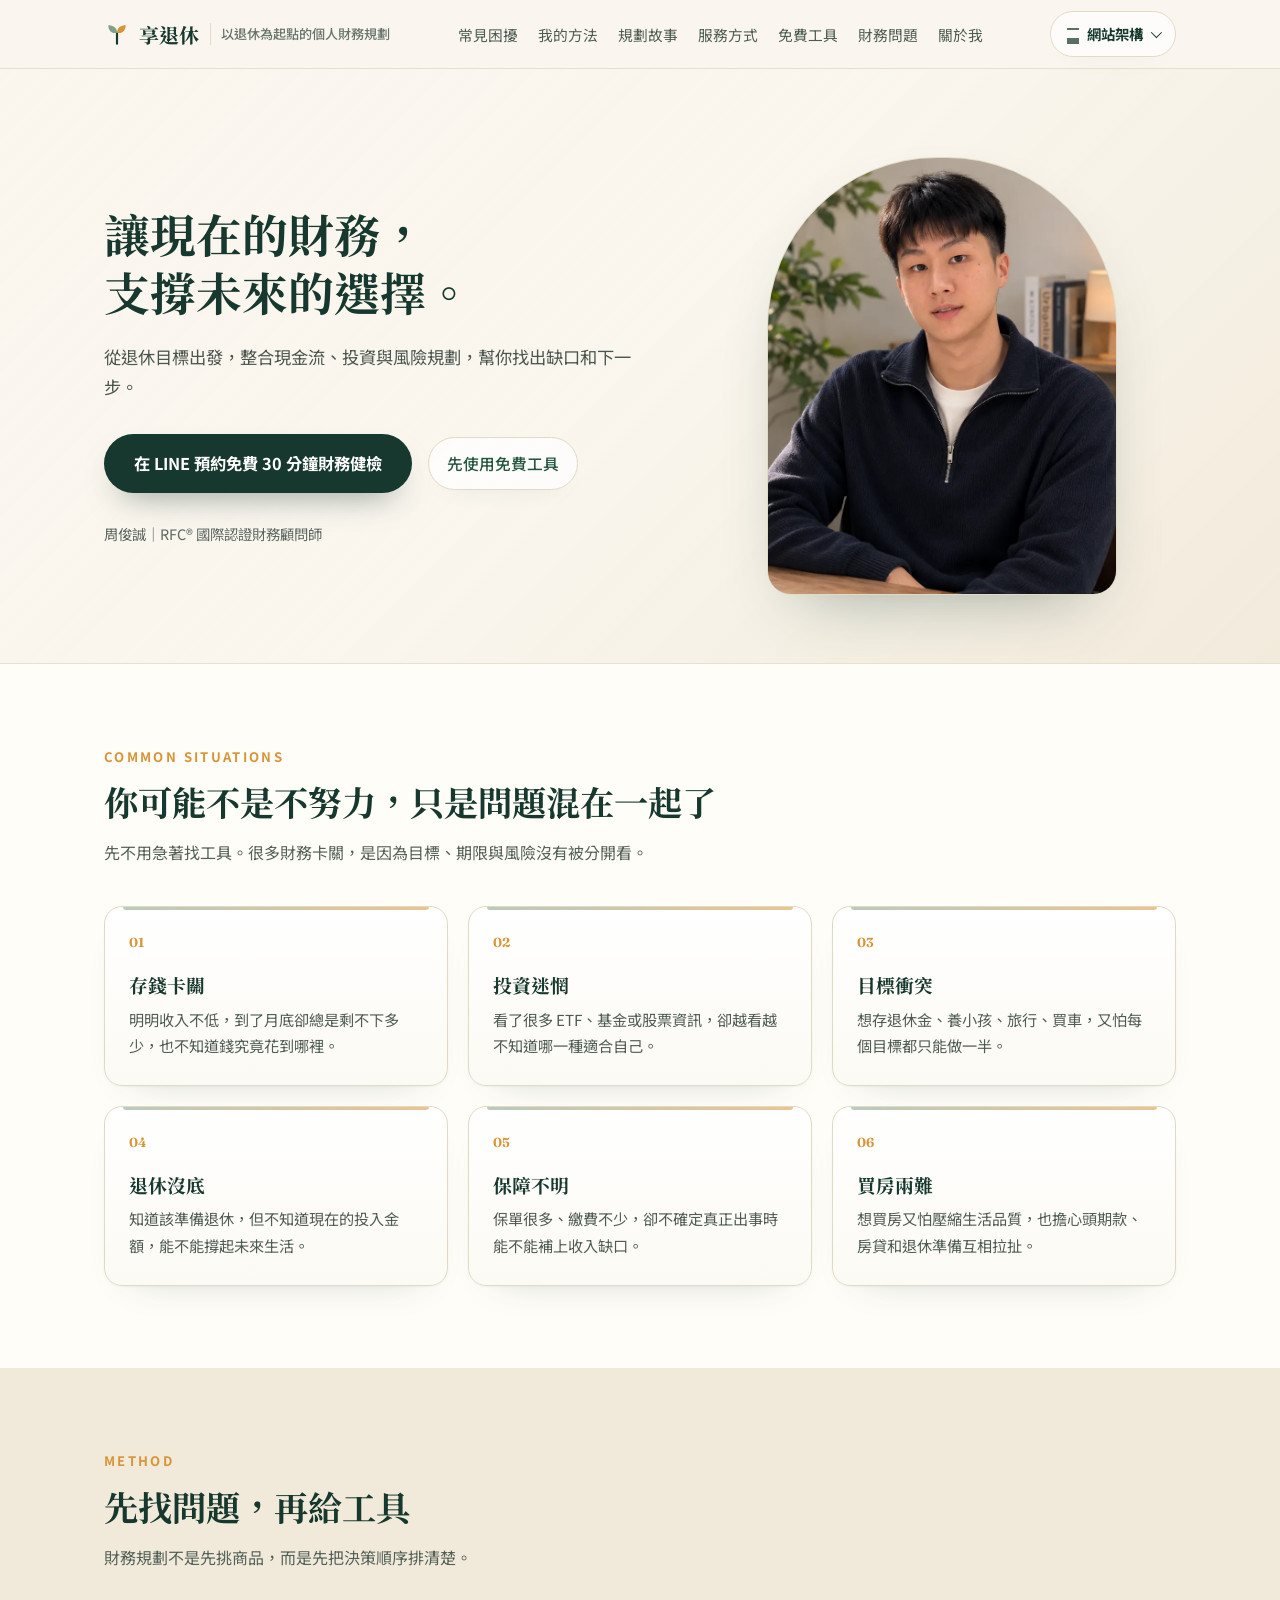
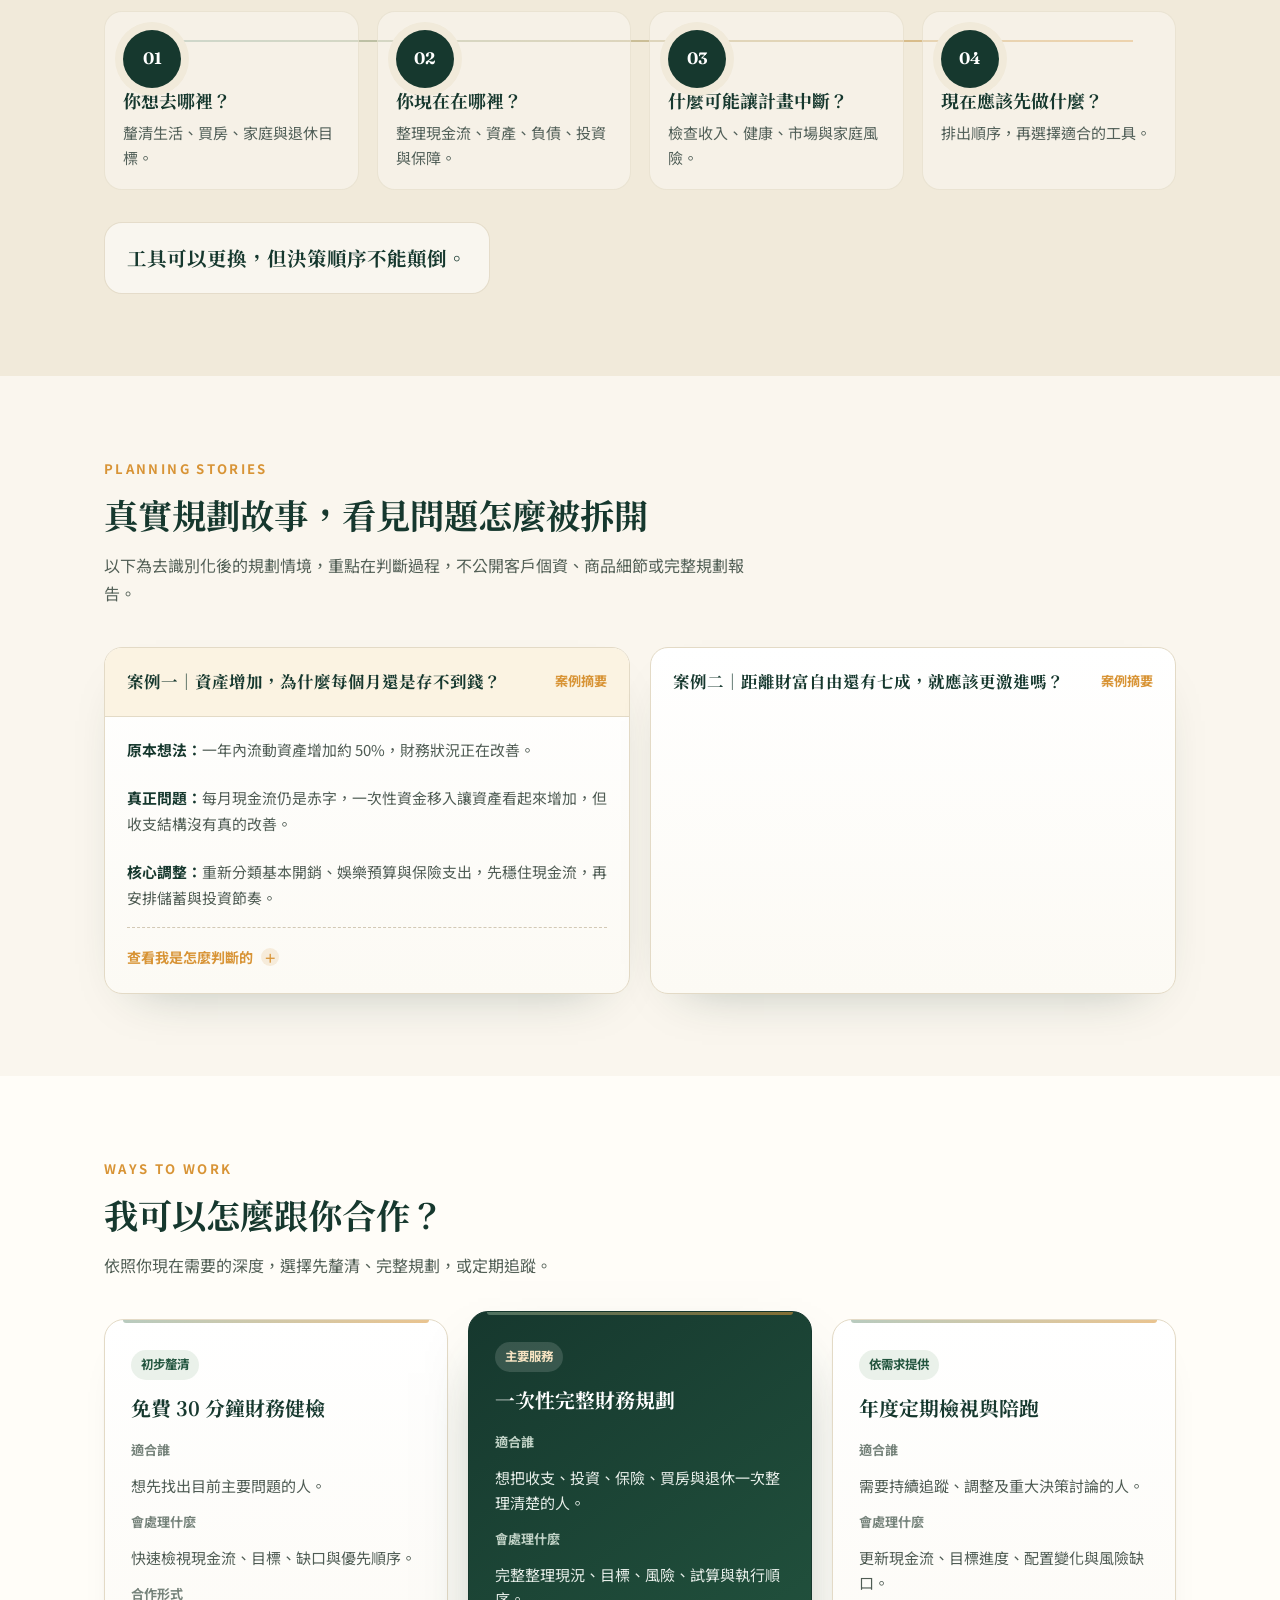
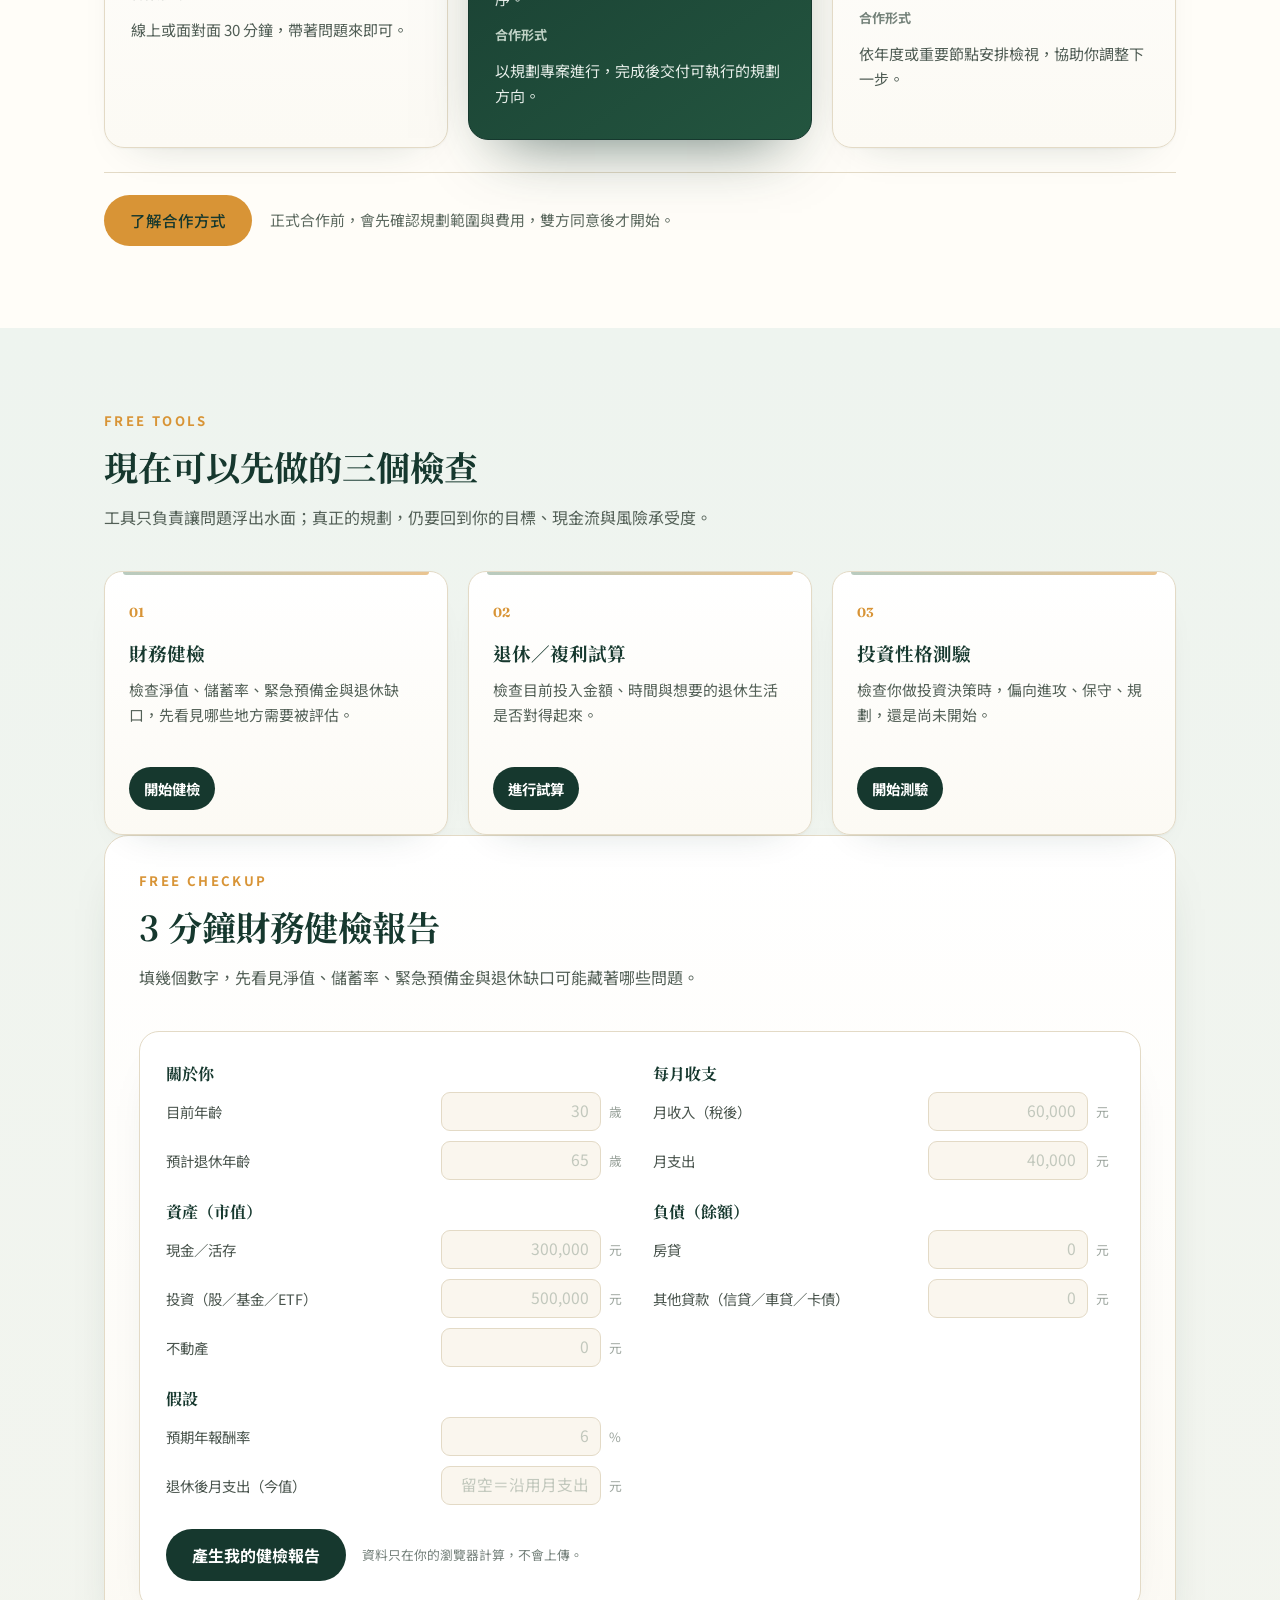
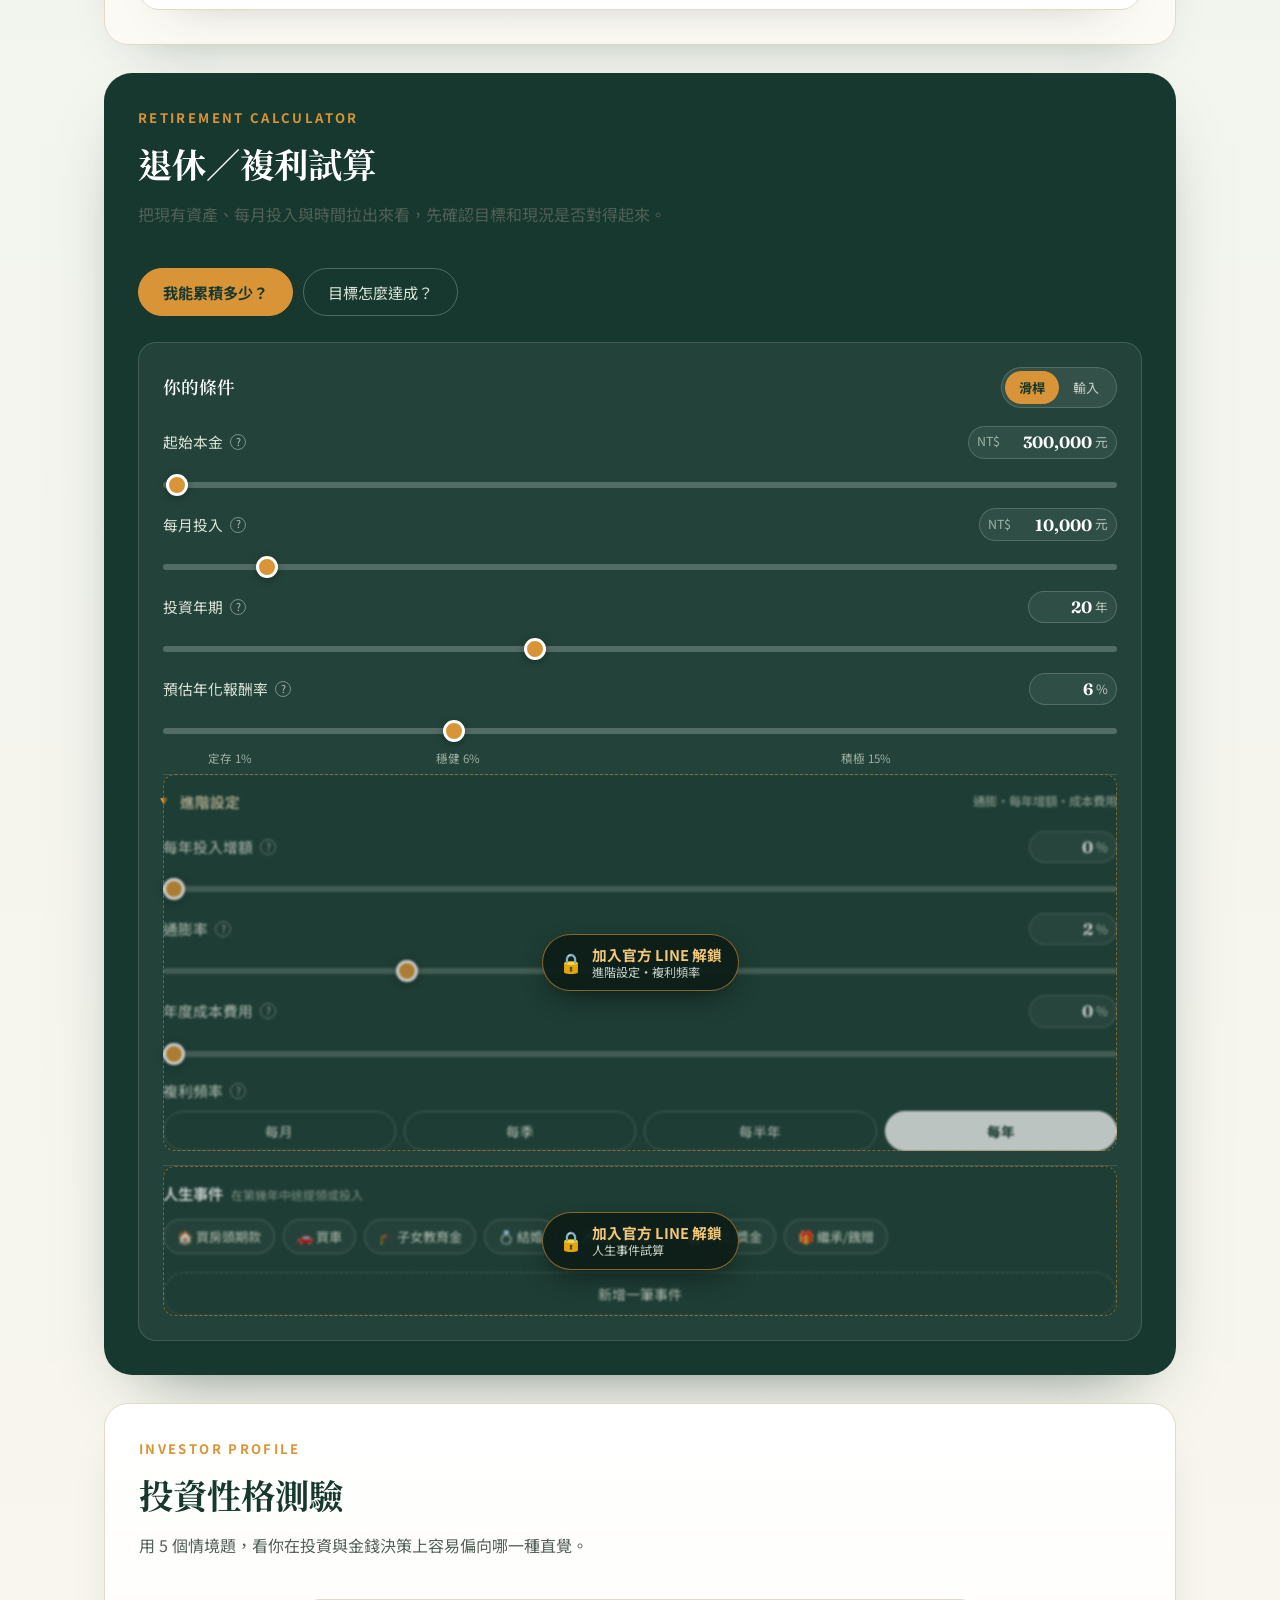
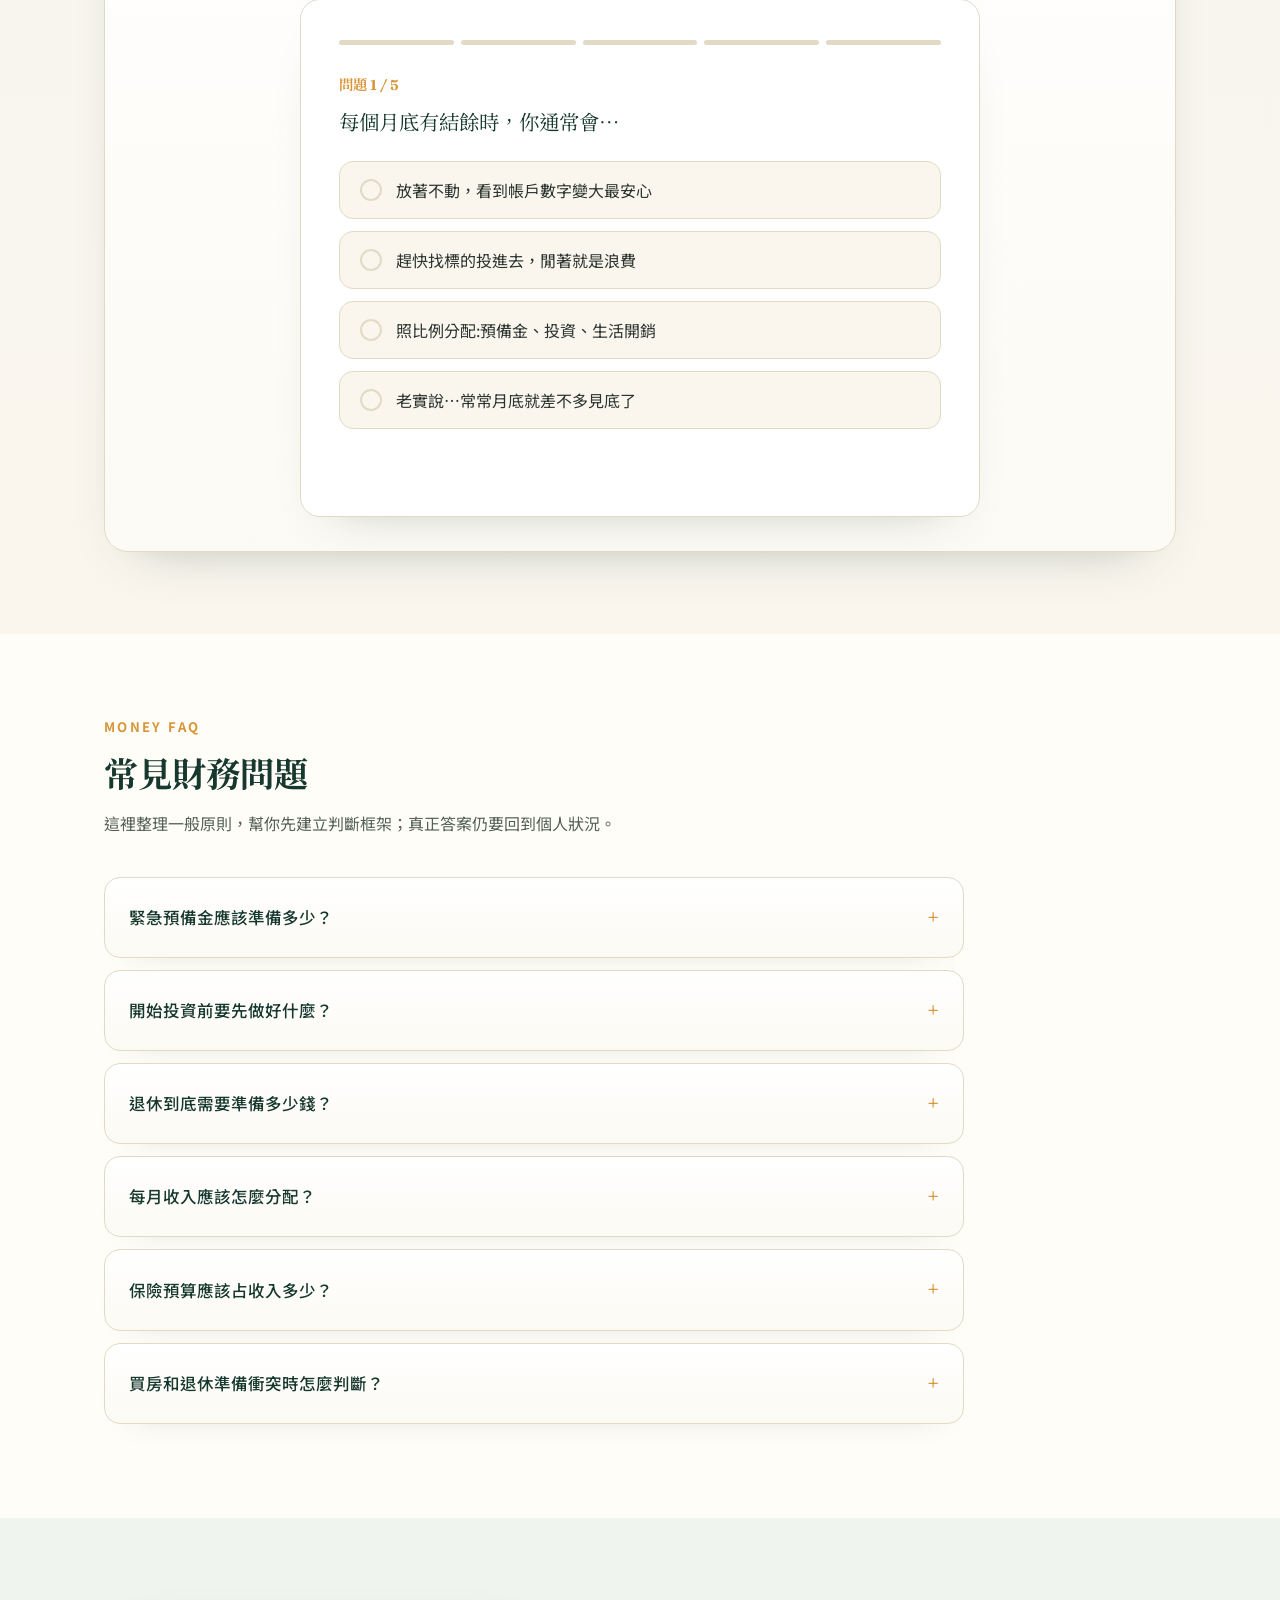
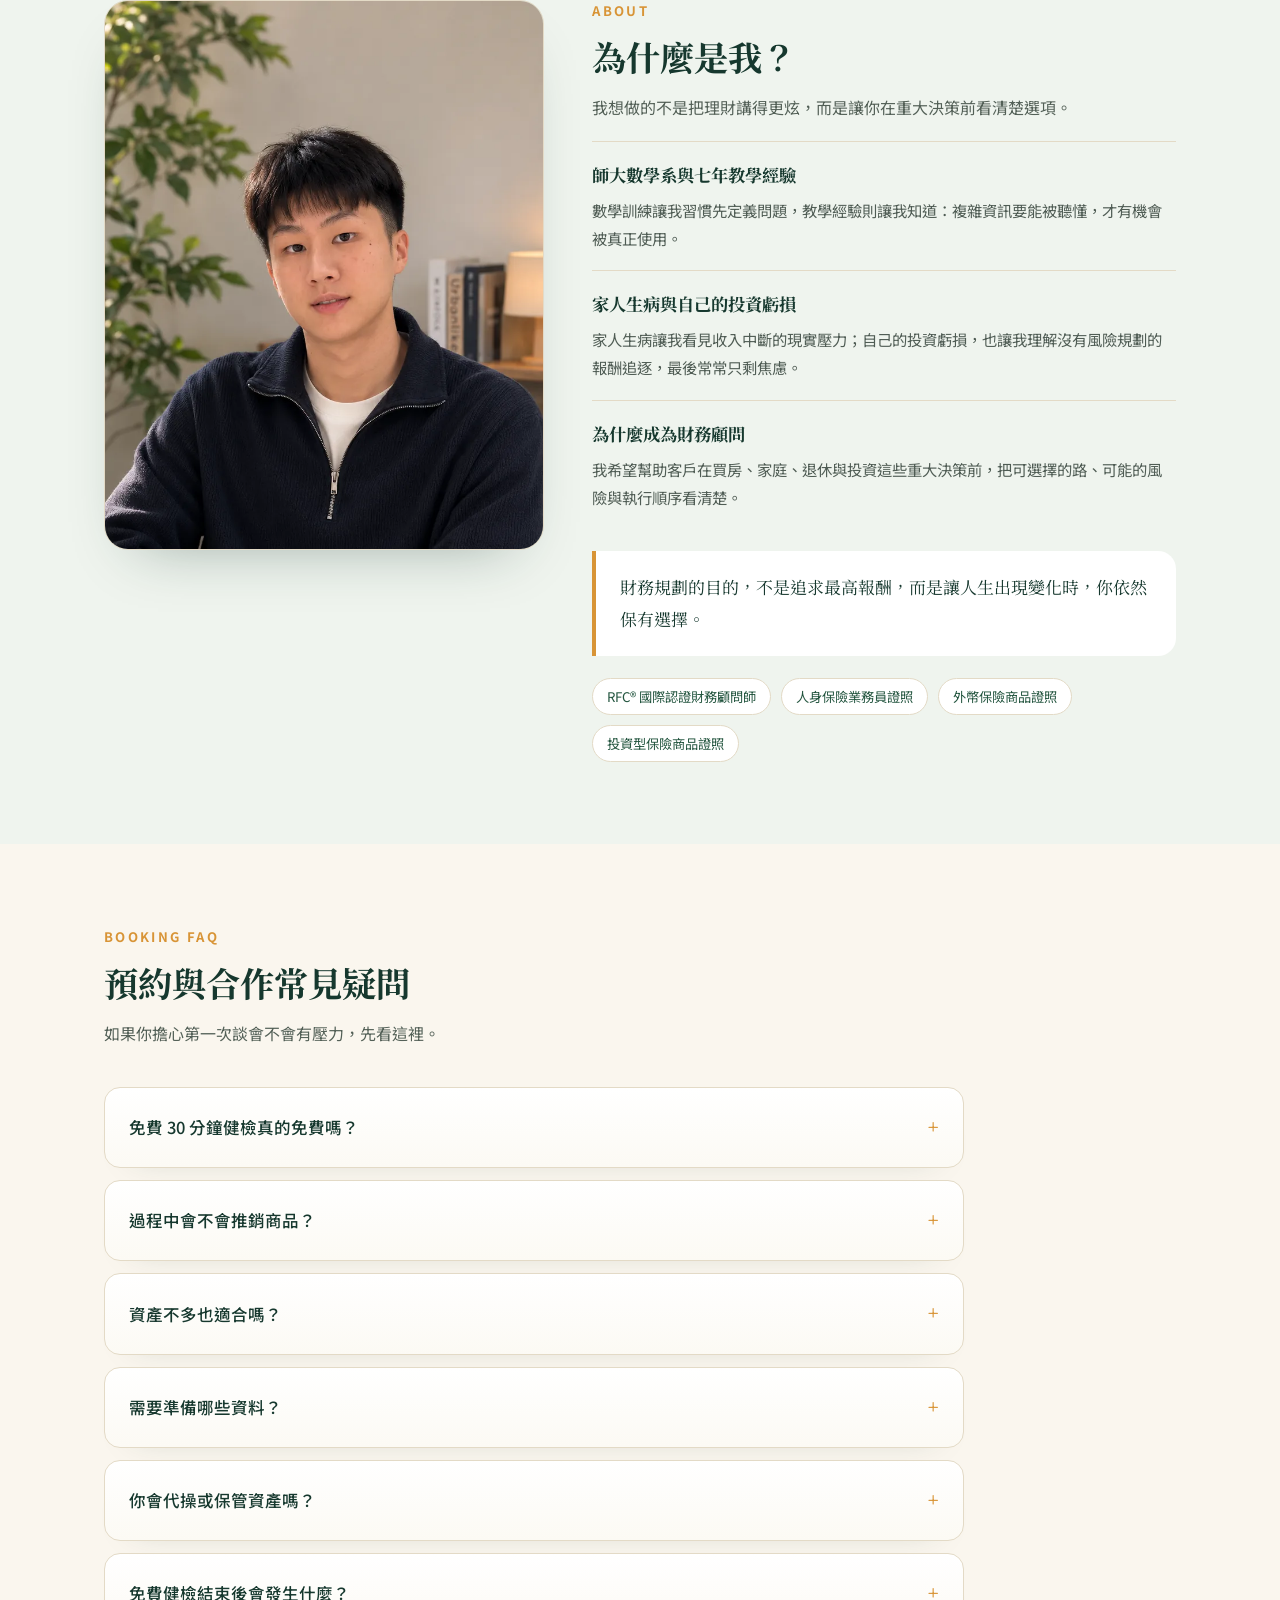
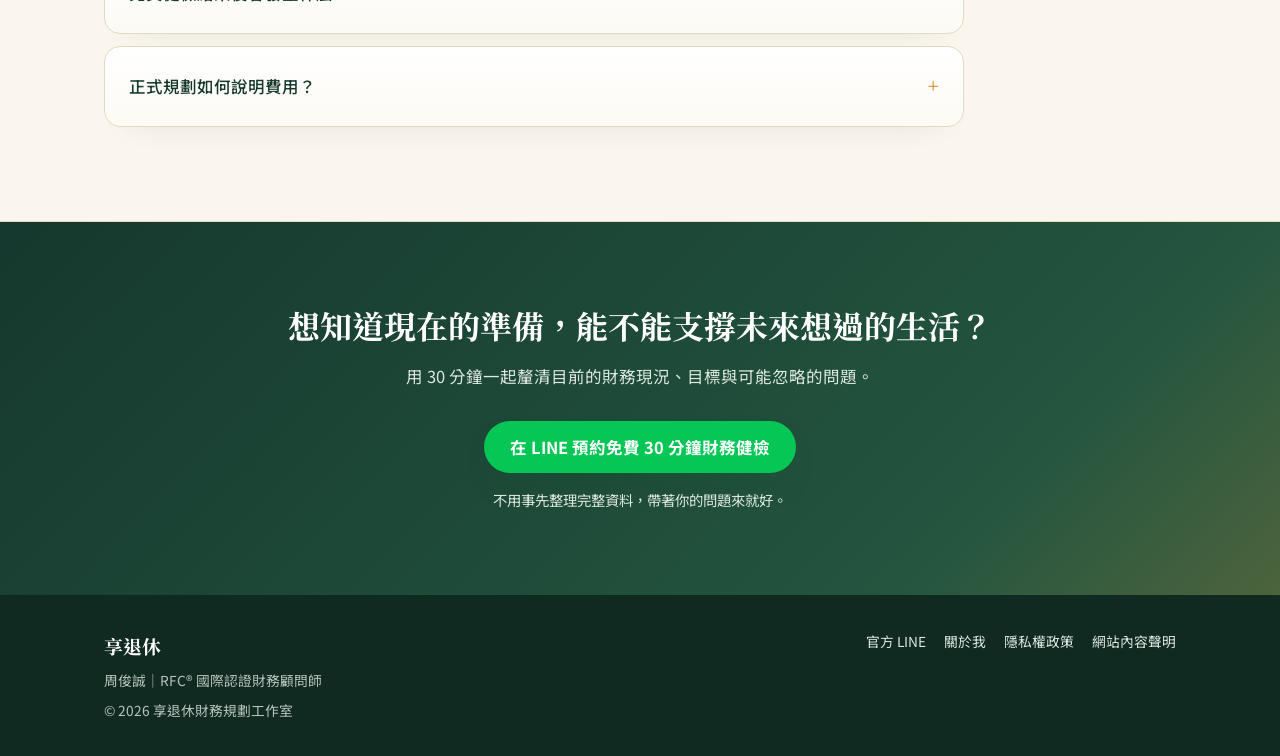
==== commit 59061719: "update" ====
--- a/index.html
+++ b/index.html
@@ -3,14 +3,14 @@
 <head>
 <meta charset="UTF-8">
 <meta name="viewport" content="width=device-width, initial-scale=1.0">
-<title>周俊誠|你的家庭財務夥伴</title>
-<meta name="description" content="財務顧問周俊誠:用聽得懂的話，陪你把錢的事一件一件理清楚。免費 30 分鐘諮詢。">
+<title>享退休｜以退休為起點的個人財務規劃</title>
+<meta name="description" content="享退休由 RFC® 國際認證財務顧問師周俊誠提供個人財務規劃，從退休目標出發，整合現金流、投資與風險規劃。">
 <link rel="preconnect" href="https://fonts.googleapis.com">
 <link rel="preconnect" href="https://fonts.gstatic.com" crossorigin>
-<link href="https://fonts.googleapis.com/css2?family=Noto+Serif+TC:wght@500;600;700&family=Noto+Sans+TC:wght@400;500;700&family=Fraunces:opsz,wght@9..144,500;9..144,650&display=swap" rel="stylesheet">
+<link href="https://fonts.googleapis.com/css2?family=Noto+Serif+TC:wght@500;600;700&amp;family=Noto+Sans+TC:wght@400;500;700&amp;family=Fraunces:opsz,wght@9..144,500;9..144,650&amp;display=swap" rel="stylesheet">
 <link rel="stylesheet" href="css/styles.css">
 </head>
-<body>
+<body class="home-redesign">
 
 <div class="scroll-progress" id="scrollBar" aria-hidden="true"></div>
 
@@ -22,524 +22,606 @@
         <path d="M12 11C12 6 8 4 4 4c0 5 3 8 8 7Z" fill="#7FA08A"/>
         <path d="M12 11c0-5 4-7 8-7 0 5-3 8-8 7Z" fill="#D89436"/>
       </svg>
-      周俊誠
+      <span class="logo-name">享退休</span>
+      <span class="logo-subtitle">以退休為起點的個人財務規劃</span>
     </a>
     <ul class="nav-links">
-      <li><a href="#services">服務項目</a></li>
-      <li><a href="#calc">複利試算</a></li>
-      <li><a href="#quiz">性格測驗</a></li>
-      <li><a href="#strategies">理財冷知識</a></li>
-      <li><a href="#process">合作流程</a></li>
+      <li><a href="#pain">常見困擾</a></li>
+      <li><a href="#method">我的方法</a></li>
+      <li><a href="#stories">規劃故事</a></li>
+      <li><a href="#services">服務方式</a></li>
+      <li><a href="#tools">免費工具</a></li>
+      <li><a href="#money-faq">財務問題</a></li>
       <li><a href="#about">關於我</a></li>
-      <li><a href="#faq">常見問題</a></li>
     </ul>
-    <a class="btn small" href="https://line.me/R/ti/p/@453ubihw" target="_blank" rel="noopener">免費諮詢</a>
+    <details class="site-map-menu">
+      <summary>網站架構</summary>
+      <div class="site-map-panel">
+        <a href="#pain">客戶常見困擾</a>
+        <a href="#method">我的方法</a>
+        <a href="#stories">真實規劃故事</a>
+        <a href="#services">服務方式</a>
+        <a href="#tools">免費工具</a>
+        <a href="#money-faq">常見財務問題</a>
+        <a href="#about">關於我</a>
+        <a href="#booking-faq">預約與合作疑問</a>
+      </div>
+    </details>
   </div>
 </header>
 
 <main id="top">
 
-<!-- Hero -->
-<section class="hero">
+<!-- 1. Hero -->
+<section class="hero hero-redesign" aria-labelledby="heroTitle">
   <div class="wrap hero-grid">
-    <div>
-      <span class="eyebrow">🌱 RFC® 國際認證財務顧問師</span>
-      <h1>錢的事，<br>不用<span class="hl">一個人煩惱<svg viewBox="0 0 200 12" preserveAspectRatio="none" aria-hidden="true"><path d="M2 9 Q 50 2, 100 7 T 198 5" fill="none" stroke="#D89436" stroke-width="3.5" stroke-linecap="round"/></svg></span>。</h1>
-      <p class="lead">嗨，我是俊誠。我的原則很簡單:先找到問題，才給合適的工具。在每個重大財務決策之前，我幫你把選項和風險拆解清楚、想明白，讓你做出最適合自己的決定;決定之後，再陪你一步步把它執行到位。</p>
+    <div class="hero-copy reveal">
+      <h1 id="heroTitle">讓現在的財務，<br>支撐未來的選擇。</h1>
+      <p class="lead">從退休目標出發，整合現金流、投資與風險規劃，幫你找出缺口和下一步。</p>
       <div class="hero-cta">
-        <a class="btn" href="#contact">預約免費 30 分鐘諮詢</a>
-        <a class="btn honey" href="#calc">先玩玩複利試算 →</a>
-      </div>
-      <p class="hero-note">首次諮詢完全免費，不綁定、不硬推，聊完不喜歡就當交個朋友。</p>
-    </div>
-    <div class="portrait">
-      <!-- ★ 你的主照片放這裡:把下面的 photo-main.jpg 改成你的照片檔名 ★ -->
-      <div class="frame"><img src="picture.png" alt="財務顧問周俊誠"></div>
-      <div class="badge"><b>RFC®</b>國際認證財務顧問師</div>
-    </div>
-  </div>
-</section>
-
-<!-- 信任條 -->
-<div class="trust">
-  <div class="wrap trust-grid">
-    <div><b>RFC®</b><span>國際認證財務顧問師</span></div>
-    <div><b class="count-up" data-count="7" data-suffix=" 年">7 年</b><span>教學經驗，把複雜講清楚</span></div>
-    <div><b class="count-up" data-count="30" data-suffix=" 分鐘">30 分鐘</b><span>首次諮詢完全免費</span></div>
-    <div><b>先問題</b><span>後工具，不本末倒置</span></div>
-  </div>
-</div>
-
-<!-- 服務 -->
-<section id="services">
+        <a class="btn btn-lg hero-cta-primary" href="https://line.me/R/ti/p/@453ubihw" target="_blank" rel="noopener">在 LINE 預約免費 30 分鐘財務健檢</a>
+        <a class="hero-link hero-cta-secondary" href="#tools">先使用免費工具</a>
+      </div>
+      <p class="hero-id">
+        <img class="hero-id-ava" src="picture-avatar.jpg" alt="財務顧問周俊誠" width="52" height="52" loading="lazy" decoding="async">
+        <span>周俊誠｜RFC® 國際認證財務顧問師</span>
+      </p>
+    </div>
+    <div class="portrait reveal">
+      <div class="frame">
+        <picture>
+          <source srcset="picture.webp" type="image/webp">
+          <img src="picture.jpg" alt="享退休財務顧問周俊誠本人專業形象照" width="340" height="425" fetchpriority="high" decoding="async">
+        </picture>
+      </div>
+    </div>
+  </div>
+</section>
+
+<!-- 2. 客戶常見困擾 -->
+<section id="pain" class="pain-section">
   <div class="wrap">
     <div class="sec-head reveal">
-      <span class="tag">SERVICES</span>
-      <h2>不管你在哪個階段，都有可以開始的地方</h2>
-      <p>理財不是有錢人的專利。月薪三萬也好、剛成家也好、準備退休也好——重點是從現在的你開始。</p>
-    </div>
-    <div class="cards">
-      <div class="card featured reveal">
-        <span class="flag">招牌服務</span>
-        <div class="icon">⚖️</div>
-        <h3>財務決策風險評估</h3>
-        <p>該不該買房?要不要離職創業?這筆錢能不能投下去?在你做決定之前，我會用一套系統化的問答，替你的決策做「壓力測試」——把藏在樂觀想像底下的風險一個個找出來、攤在桌上。你看得夠清楚，自然能做出合適的判斷;真正要往下走時，我再陪你一步步執行。</p>
-        <span class="who">適合:正站在財務十字路口、需要第二雙眼睛的你</span>
-      </div>
-      <div class="card reveal">
-        <div class="icon">💡</div>
-        <h3>小資理財啟航</h3>
-        <p>搞懂錢都花去哪、建立緊急預備金、踏出投資第一步。從零開始也完全沒問題，我會陪你打好地基。</p>
-        <span class="who">適合:理財新手、社會新鮮人</span>
-      </div>
-      <div class="card reveal">
-        <div class="icon">🏠</div>
-        <h3>家庭收支健檢</h3>
-        <p>雙薪家庭、育兒開銷、房貸壓力⋯⋯一次盤點全家的金流，找出可以優化的空間，讓每一塊錢花得安心。</p>
-        <span class="who">適合:新婚、育兒中的家庭</span>
-      </div>
-      <div class="card reveal">
-        <div class="icon">🛡️</div>
-        <h3>保單健診</h3>
-        <p>你買的保險真的保得到你嗎?我會與長期合作的保險專業夥伴協同，逐張檢視你的保單、找出重複與缺口。需要調整時，也能直接協助你辦到好。</p>
-        <span class="who">適合:保單一堆但看不懂的人</span>
-      </div>
-      <div class="card reveal">
-        <div class="icon">🌅</div>
-        <h3>退休與投資規劃</h3>
-        <p>算出你的退休需要多少錢，設計一套可以睡得著覺的長期投資計畫，讓未來的你謝謝現在的你。</p>
-        <span class="who">適合:30 歲以上開始布局的你</span>
-      </div>
-    </div>
-    <p class="svc-note reveal">若你關心的是<b>資產傳承與稅務保險規劃</b>,這也是我深耕的領域，歡迎透過表單或 LINE 私下聊聊。</p>
-  </div>
-</section>
-
-<!-- 複利試算機 -->
-<section class="calc-sec" id="calc">
+      <span class="tag">COMMON SITUATIONS</span>
+      <h2>你可能不是不努力，只是問題混在一起了</h2>
+      <p>先不用急著找工具。很多財務卡關，是因為目標、期限與風險沒有被分開看。</p>
+    </div>
+    <div class="issue-grid">
+      <article class="issue-card reveal">
+        <span>01</span>
+        <h3>存錢卡關</h3>
+        <p>明明收入不低，到了月底卻總是剩不下多少，也不知道錢究竟花到哪裡。</p>
+      </article>
+      <article class="issue-card reveal">
+        <span>02</span>
+        <h3>投資迷惘</h3>
+        <p>看了很多 ETF、基金或股票資訊，卻越看越不知道哪一種適合自己。</p>
+      </article>
+      <article class="issue-card reveal">
+        <span>03</span>
+        <h3>目標衝突</h3>
+        <p>想存退休金、養小孩、旅行、買車，又怕每個目標都只能做一半。</p>
+      </article>
+      <article class="issue-card reveal">
+        <span>04</span>
+        <h3>退休沒底</h3>
+        <p>知道該準備退休，但不知道現在的投入金額，能不能撐起未來生活。</p>
+      </article>
+      <article class="issue-card reveal">
+        <span>05</span>
+        <h3>保障不明</h3>
+        <p>保單很多、繳費不少，卻不確定真正出事時能不能補上收入缺口。</p>
+      </article>
+      <article class="issue-card reveal">
+        <span>06</span>
+        <h3>買房兩難</h3>
+        <p>想買房又怕壓縮生活品質，也擔心頭期款、房貸和退休準備互相拉扯。</p>
+      </article>
+    </div>
+  </div>
+</section>
+
+<!-- 3. 我的方法 -->
+<section id="method" class="method-section">
   <div class="wrap">
     <div class="sec-head reveal">
-      <span class="tag">TRY IT</span>
-      <h2>複利試算機:看看時間能為你做什麼</h2>
-      <p>把現有的一筆錢、每月能投入的金額拉拉看。中途要買房、領年終?都能加進去算。很多人第一次看到結果都說:「早知道就早點開始。」</p>
-    </div>
-    <div class="calc-tabs reveal" role="tablist" aria-label="試算模式">
-      <button class="tab" role="tab" aria-selected="true" data-mode="forward">💰 我能滾出多少?</button>
-      <button class="tab" role="tab" aria-selected="false" data-mode="goal">🎯 目標怎麼達成?</button>
-    </div>
-
-    <div class="calc-grid">
-      <!-- ───────── 左:輸入面板 ───────── -->
-      <div class="calc-panel" id="calcPanel" data-io="slider">
-        <div class="panel-head">
-          <span class="panel-title">你的條件</span>
-          <div class="io-toggle" role="group" aria-label="輸入方式">
-            <button type="button" data-io="slider" aria-pressed="true">🎚 滑桿</button>
-            <button type="button" data-io="input" aria-pressed="false">⌨️ 輸入</button>
-          </div>
-        </div>
-
-        <!-- 正向模式欄位(JS 渲染) -->
-        <div id="forwardFields"></div>
-        <!-- 目標模式欄位(JS 渲染) -->
-        <div id="goalFields" class="hide"></div>
-
-        <!-- 進階設定 -->
-        <details class="adv">
-          <summary>進階設定 <i>通膨・每年增額・成本費用</i></summary>
-          <div class="adv-body" id="advFields"></div>
-          <div class="compound-freq">
-            <span class="cf-label">複利頻率
-              <span class="info" tabindex="0" role="img" aria-label="多久結算一次利息。結算越頻繁，長期成長略快。每月最貼近定期定額的實際情況。" data-tip="多久結算一次利息。結算越頻繁，長期成長略快。每月最貼近定期定額的實際情況。">?</span>
-            </span>
-            <div class="seg" id="compoundFreq" role="group" aria-label="複利頻率">
-              <button type="button" data-cm="1" aria-pressed="false">每月</button>
-              <button type="button" data-cm="3" aria-pressed="false">每季</button>
-              <button type="button" data-cm="6" aria-pressed="false">每半年</button>
-              <button type="button" data-cm="12" aria-pressed="true">每年</button>
-            </div>
-          </div>
-        </details>
-
-        <!-- 人生事件(僅正向模式) -->
-        <div class="events" id="eventsWrap">
-          <div class="events-head">
-            <b>🧭 人生事件</b>
-            <i>在第幾年中途提領(買房/買車/教育)或投入(年終/繼承)</i>
-          </div>
-          <div class="chips" id="eventChips"></div>
-          <div id="eventList"></div>
-          <button type="button" class="add-event" id="addEvent">＋ 自訂一筆事件</button>
-        </div>
-      </div>
-
-      <!-- ───────── 右:結果(即時檢視 + 細節,皆為 calc-grid 直接子項) ───────── -->
-
-        <!-- 即時檢視:終值 + 圖表(手機版會釘在畫面頂端,可拖動到想要的位置) -->
-        <div class="result-stage">
-          <div class="stage-drag" id="stageDrag" role="button" tabindex="0" aria-label="拖動即時檢視,可移到想要的位置" title="拖動可移動位置 ・ 連點兩下回到頂端"><span class="grip"></span></div>
-          <button class="stage-zoom" id="stageZoom" type="button" aria-label="放大即時檢視" aria-pressed="false" title="放大檢視">
-            <svg class="zi-in" viewBox="0 0 24 24" width="15" height="15" aria-hidden="true"><path d="M4 9V4h5M20 9V4h-5M4 15v5h5M20 15v5h-5" fill="none" stroke="currentColor" stroke-width="2" stroke-linecap="round" stroke-linejoin="round"/></svg>
-            <svg class="zi-out" viewBox="0 0 24 24" width="15" height="15" aria-hidden="true"><path d="M9 4v5H4M15 4v5h5M9 20v-5H4M15 20v-5h5" fill="none" stroke="currentColor" stroke-width="2" stroke-linecap="round" stroke-linejoin="round"/></svg>
-          </button>
-          <button class="stage-close" id="stageClose" type="button" aria-label="把即時檢視收到右側" title="收到右側">✕</button>
-          <!-- 正向:大數字 -->
-          <div id="resForward">
-            <div class="headline">
-              <span>資產終值(名目)</span>
-              <b id="totalOut">—</b>
-              <span class="real-sub hide" id="realSub"></span>
-              <span class="mini-kpi" id="miniKpi"></span>
-            </div>
-          </div>
-          <!-- 目標:答案 -->
-          <div class="answer hide" id="resGoal">
-            <span id="ansLabel">要達成目標,你每月需要投入</span>
-            <b id="ansValue">NT$ 12,345</b>
-            <span class="sub" id="ansSub"></span>
-          </div>
-
-          <div class="chart-box">
-            <div class="chart-tools">
-              <label class="ck"><input type="checkbox" id="ckPaid" checked> 投入本金線</label>
-              <label class="ck"><input type="checkbox" id="ckReal"> 通膨後實質購買力</label>
-              <button type="button" id="numToggle" class="num-toggle" aria-pressed="false" aria-label="切換金額顯示方式:精確數字或概數">🔢 精確數字</button>
-              <button type="button" id="exportBtn" class="export-btn" aria-label="把目前的試算結果與圖表匯出成圖片">🖼 匯出圖片</button>
-            </div>
-            <div class="chart-host" id="chartHost">
-              <svg id="chart" viewBox="0 0 640 300" role="img" aria-label="資產成長曲線圖"></svg>
-              <div class="tip hide" id="chartTip"></div>
-            </div>
-          </div>
-        </div>
-
-        <!-- 細節:投入/獲利、組成、提醒(手機版排在輸入下方) -->
-        <div class="result-detail" id="fwdDetail">
-          <div class="result-nums">
-            <div class="box"><span>你總共投入</span><b id="totalIn">—</b></div>
-            <div class="box gain"><span>複利為你賺進</span><b id="totalGain">—</b></div>
-          </div>
-          <div class="compo" id="compoBar"></div>
-          <div class="evstat hide" id="evStat"></div>
-          <div class="warn hide" id="warnBox"></div>
-          <div class="delay-cost hide" id="delayCost">
-            <span class="ic">⏳</span>
-            <p id="delayText"></p>
-          </div>
-        </div>
-
-        <details class="table-wrap">
-          <summary>📋 逐年明細表</summary>
-          <div class="table-scroll">
-            <table id="yearTable"></table>
-          </div>
-        </details>
-
-        <p class="calc-foot">＊複利頻率可自選(預設每年結算),並可選擇納入通膨、每年增額與成本費用,僅為數學試算,不代表任何商品之實際報酬,投資必有風險。想知道適合你的做法?<a href="https://line.me/R/ti/p/@453ubihw" target="_blank" rel="noopener" style="color:#F6E3C2">來聊聊</a>。</p>
-    </div>
-  </div>
-</section>
-
-<!-- 理財原型測驗 -->
-<section class="quiz-sec" id="quiz">
-  <div class="wrap">
-    <div class="sec-head reveal" style="text-align:center;margin-left:auto;margin-right:auto">
-      <span class="tag">2 分鐘測驗</span>
-      <h2>你是哪一種理財性格？</h2>
-      <p>在給工具之前，我習慣先搞懂你是誰。回答 5 個情境題，看看你的金錢直覺藏著什麼盲點。</p>
-    </div>
-    <div class="quiz-card reveal">
-      <div class="quiz-progress" id="quizProgress" aria-hidden="true"></div>
-      <div id="quizBody" aria-live="polite"></div>
-    </div>
-  </div>
-</section>
-
-<!-- 金融策略圖鑑 -->
-<!-- <section id="strategies" style="padding-top:0">
-  <div class="wrap">
-    <div class="sec-head reveal" style="text-align:center;margin-left:auto;margin-right:auto">
-      <span class="tag">FINANCIAL DECODE</span>
-      <h2>理財冷知識・金融策略圖鑑</h2>
-      <p>有錢人在玩的那些「金融遊戲」，一張卡片拆給你看——而且老實告訴你，搬到台灣到底行不行。</p>
-    </div>
-    <div class="strat-grid reveal" id="stratGrid">
-
-      <article class="strat-card" tabindex="0" role="button" aria-label="展開:複利與 72 法則">
-        <span class="strat-emoji" aria-hidden="true">⏳</span>
-        <span class="strat-tag">複利</span>
-        <h3>巴菲特的財富，99% 是 50 歲後才滾出來的</h3>
-        <p class="strat-teaser">複利真正的魔法不在報酬率，而在「時間」。一個小公式，讓你心算翻倍要幾年。</p>
-        <span class="strat-more">看完整拆解 →</span>
-        <div class="strat-body" hidden>
-          <p>複利就是「利息也會生利息」。前期看起來慢得讓人想放棄，後期卻會像曲棍球桿一樣陡峭噴出——這就是為什麼「越早開始」差距會大到不可思議。</p>
-          <span class="s-h">72 法則：心算翻倍要幾年</span>
-          <p>用 <b>72 ÷ 年報酬率 ≈ 資產翻倍所需年數</b>。年報酬 6% → 72/6 = 12 年翻倍；8% → 9 年。反過來，通膨 3% 會讓你的購買力在 72/3 = 24 年腰斬。</p>
-          <span class="s-h">晚 10 年的代價，不是 10 年的錢</span>
-          <p>25 歲起每月存 5,000、年報酬 7%，到 65 歲約滾成 1,200 萬以上；若 35 歲才開始，最後大約只剩一半。你少掉的不是 10 年的本金，而是「複利最甜的那 10 年」。</p>
-          <div class="s-tw"><b>🇹🇼 台灣怎麼看：</b>對多數人，最實際的複利工具就是「低成本指數型 ETF＋定期定額＋不要中途解約」。時間拉長後，手續費與情緒成本越要壓低，因為它們也會被複利放大。</div>
-          <p class="s-key"><b>重點：</b>報酬率高一點長期差很多，但「早開始」與「不中斷」比追高報酬更可靠。</p>
-        </div>
-      </article>
-
-      <article class="strat-card" tabindex="0" role="button" aria-label="展開:生命週期投資法">
-        <span class="strat-emoji" aria-hidden="true">🧬</span>
-        <span class="strat-tag">投資策略</span>
-        <h3>年輕人其實「輸得起」，所以更該多買股？</h3>
-        <p class="strat-teaser">你的未來薪水，其實是一張看不見的大債券——這會改變你該怎麼配置。</p>
-        <span class="strat-more">看完整拆解 →</span>
-        <div class="strat-body" hidden>
-          <span class="s-h">核心概念：人力資本</span>
-          <p>年輕時你最大的資產不是存款，是「未來幾十年的薪水」，它穩定得像一張債券。既然你已經握著這張巨大的「人類債券」，投資組合裡其實可以放更高比例的股票來平衡整體風險。</p>
-          <span class="s-h">主流版（穩健）</span>
-          <p>隨年齡逐步降低股票比例（年輕多股、接近退休多債），也就是「目標日期 glide path」。一個常見的起手式：股票比例 ≈ <b>110 − 年齡</b>（%）。</p>
-          <span class="s-h">激進版（原書 Ayres &amp; Nalebuff）</span>
-          <p>主張年輕時用「槓桿」買股，把一生的股票曝險攤平、理論上降低總風險。</p>
-          <div class="s-warn"><b>⚠️ 風險：</b>槓桿會放大波動、有「斷頭」與心理承受問題，是進階玩法，<b>不是給一般人的建議</b>。融資、槓桿型 ETF 都屬此類，不熟別碰。</div>
-          <div class="s-tw"><b>🇹🇼 台灣怎麼看：</b>一般上班族用「主流版」就很夠——年輕時提高股票/股票型 ETF 比例，再隨年齡與責任（房貸、小孩）逐步調整。</div>
-          <p class="s-key"><b>重點：</b>配置要看「人力資本＋金融資產」的全貌，不是只盯著戶頭裡那幾 %。</p>
-        </div>
-      </article>
-
-      <article class="strat-card" tabindex="0" role="button" aria-label="展開:買借死的台灣版">
-        <span class="strat-emoji" aria-hidden="true">🏦</span>
-        <span class="strat-tag">進階・稅務</span>
-        <h3>富人的「買借死」，台灣人照抄會出事</h3>
-        <p class="strat-teaser">美國 billionaire 的避稅神操作，搬到台灣為什麼幾乎失效？</p>
-        <span class="strat-more">看完整拆解 →</span>
-        <div class="strat-body" hidden>
-          <span class="s-h">美國版 Buy, Borrow, Die</span>
-          <p><b>買</b>（買進會增值的資產）→ <b>借</b>（用資產抵押借錢花用，借款不算所得、免稅）→ <b>死</b>（過世時繼承人享「成本墊高 step-up」，未實現的資本利得稅一筆勾銷）。整套招式的目的，全在「躲資本利得稅」。</p>
-          <div class="s-tw"><b>🇹🇼 台灣怎麼看 — 三個關鍵差異：</b>
-          <br>① 台灣個人賣「上市櫃股票」目前<b>停徵證所稅</b>（只有 0.3% 證交稅）→ 你本來就幾乎沒有資本利得稅要躲，這招最大的誘因直接消失。
-          <br>② 房地產有「房地合一稅」，台灣<b>沒有</b>美國式的死亡 step-up 全免機制。
-          <br>③ 台灣有<b>遺產稅（最高 20%）</b>，「死」這一步在台灣是要課稅的，不是免稅出口。</div>
-          <div class="s-warn"><b>⚠️ 風險：</b>「借錢抵押」靠的是資產不跌、利率不升。一旦資產下跌或利率走高，維持率不足會被追繳甚至斷頭。名人玩得起，是因為資產夠大、現金流夠穩。</div>
-          <p class="s-key"><b>重點：</b>這招在台灣比較像「資產傳承＋流動性規劃」的思考素材，而不是能照抄的避稅公式。真要做傳承，台灣的工具是保險、分年贈與、信託等，需要量身規劃。</p>
-          <p class="sm-note">＊稅制與數字會變動，實際規定請以最新法規為準。</p>
-        </div>
-      </article>
-
-      <article class="strat-card" tabindex="0" role="button" aria-label="展開:定期定額 vs 單筆">
-        <span class="strat-emoji" aria-hidden="true">⚖️</span>
-        <span class="strat-tag">投資策略</span>
-        <h3>手上有一筆錢，該一次 all in 還是分批進場？</h3>
-        <p class="strat-teaser">統計上「一次投入」常常贏，但有個你沒算進去的成本。</p>
-        <span class="strat-more">看完整拆解 →</span>
-        <div class="strat-body" hidden>
-          <span class="s-h">數據面：一次投入期望值略高</span>
-          <p>因為市場長期向上，多數歷史回測顯示「一次投入（Lump Sum）」的期望報酬，略高於「分批／定期定額（DCA）」——因為錢越早進場、複利滾越久。</p>
-          <span class="s-h">但人性面：分批睡得著</span>
-          <p>分批進場降低「買在最高點」的後悔風險，也更符合人性。對「每月有薪水持續投入」的上班族來說，定期定額本來就是最自然的方式。</p>
-          <span class="s-h">折衷做法</span>
-          <p>有一大筆閒錢又怕套在高點，可在 <b>3–6 個月內分批但快速</b>投入，兼顧期望報酬與心理安定；之後的現金流再走定期定額。</p>
-          <div class="s-tw"><b>🇹🇼 台灣怎麼看：</b>台灣券商／銀行的定期定額很方便（零股、ETF 都能設），重點是「設定好就別亂停」。最傷的不是方法選錯，是大跌時停扣、反彈時又不敢買。</div>
-          <p class="s-key"><b>重點：</b>沒有完美解，只有「你能不能長期執行」的解。能堅持的方法，就是好方法。</p>
-        </div>
-      </article>
-
-      <article class="strat-card" tabindex="0" role="button" aria-label="展開:通膨是隱形的稅">
-        <span class="strat-emoji" aria-hidden="true">🔥</span>
-        <span class="strat-tag">原理・心態</span>
-        <h3>放在銀行的 100 萬，正在慢慢「蒸發」</h3>
-        <p class="strat-teaser">你沒虧錢，但購買力每年被偷走一點——這才是最該怕的事。</p>
-        <span class="strat-more">看完整拆解 →</span>
-        <div class="strat-body" hidden>
-          <p>通膨讓「同樣的錢能買的東西變少」。年通膨 3%，今天的 100 萬，約 24 年後只剩一半購買力（用 72 法則：72/3 = 24）。</p>
-          <span class="s-h">為什麼是「隱形的稅」</span>
-          <p>你的帳面數字沒變、感覺沒虧，但實質財富被持續課走——所以「把錢全放定存」在長期其實是溫水煮青蛙。</p>
-          <span class="s-h">怎麼對抗</span>
-          <p>讓資產的長期報酬「跑贏通膨」。這正是為什麼長期理財幾乎都會配置股票／實質資產，而不是只抱現金。</p>
-          <div class="s-tw"><b>🇹🇼 台灣怎麼看：</b>台灣定存利率長年偏低，常常追不上通膨。緊急預備金（約 6 個月生活費）該放穩當的地方，但「所有錢都放現金」對長期目標反而不利。</div>
-          <p class="s-key"><b>重點：</b>不投資也是一種選擇——選擇讓通膨慢慢替你做決定。</p>
-        </div>
-      </article>
-
-      <article class="strat-card" tabindex="0" role="button" aria-label="展開:4% 法則與 FIRE">
-        <span class="strat-emoji" aria-hidden="true">🏝️</span>
-        <span class="strat-tag">進階玩法</span>
-        <h3>存到多少就能不上班？一個簡單公式</h3>
-        <p class="strat-teaser">「財務自由」不是玄學，先把它變成一個可以算的數字。</p>
-        <span class="strat-more">看完整拆解 →</span>
-        <div class="strat-body" hidden>
-          <span class="s-h">4% 法則</span>
-          <p>退休後第一年提領資產的 4%，之後每年隨通膨微調，歷史上多數情況可撐 30 年以上。反推：你需要的退休本金 ≈ <b>年支出 × 25</b>。</p>
-          <span class="s-h">換算成你的「自由數字」</span>
-          <p>年支出 60 萬 → 60 × 25 = <b>1,500 萬</b>，達到後理論上可「靠提領過活」。月支出 5 萬，算出來也是約 1,500 萬。</p>
-          <span class="s-h">FIRE：提早達標的關鍵</span>
-          <p>FIRE（財務自由、提早退休）靠的是「高儲蓄率＋投資」。<b>儲蓄率比報酬率更關鍵</b>——存得越多，達標越快。</p>
-          <div class="s-warn"><b>⚠️ 注意：</b>4% 是「規則參考」不是保證。遇到退休初期就大跌（順序風險）、長壽、醫療支出，都需要更保守（有人改用 3.5%）。</div>
-          <div class="s-tw"><b>🇹🇼 台灣怎麼看：</b>別忘了把<b>勞保年金、勞退、可能的房產</b>一起納入退休現金流。4% 法則是起點，真正的退休規劃要把這些拼起來看。</div>
-          <p class="s-key"><b>重點：</b>先算出你的「自由數字」，目標就具體了——剩下的是儲蓄率與時間。</p>
-        </div>
-      </article>
-
-    </div>
-  </div>
-</section> -->
-
-<!-- 流程 -->
-<section id="process">
+      <span class="tag">METHOD</span>
+      <h2>先找問題，再給工具</h2>
+      <p>財務規劃不是先挑商品，而是先把決策順序排清楚。</p>
+    </div>
+    <div class="method-flow">
+      <article class="method-step reveal">
+        <span class="step-no">01</span>
+        <h3>你想去哪裡？</h3>
+        <p>釐清生活、買房、家庭與退休目標。</p>
+      </article>
+      <article class="method-step reveal">
+        <span class="step-no">02</span>
+        <h3>你現在在哪裡？</h3>
+        <p>整理現金流、資產、負債、投資與保障。</p>
+      </article>
+      <article class="method-step reveal">
+        <span class="step-no">03</span>
+        <h3>什麼可能讓計畫中斷？</h3>
+        <p>檢查收入、健康、市場與家庭風險。</p>
+      </article>
+      <article class="method-step reveal">
+        <span class="step-no">04</span>
+        <h3>現在應該先做什麼？</h3>
+        <p>排出順序，再選擇適合的工具。</p>
+      </article>
+    </div>
+    <p class="method-note reveal">工具可以更換，但決策順序不能顛倒。</p>
+  </div>
+</section>
+
+<!-- 4. 真實規劃故事 -->
+<section id="stories" class="story-section">
   <div class="wrap">
     <div class="sec-head reveal">
-      <span class="tag">PROCESS</span>
-      <h2>合作流程，簡單三步</h2>
-      <p>沒有複雜的話術，每一步你都清楚知道在做什麼。</p>
-    </div>
-    <div class="steps">
-      <div class="step reveal">
-        <span class="free">免費</span>
-        <h3>聊聊你的狀況</h3>
-        <p>30 分鐘線上或面對面，聊聊你目前的財務狀況和最想解決的煩惱。就是聊天，不用準備什麼。</p>
-      </div>
-      <div class="step reveal">
-        <h3>量身打造計畫</h3>
-        <p>我會根據你的收支、目標與風險承受度，做出一份白話到爸媽都看得懂的專屬財務計畫書。</p>
-      </div>
-      <div class="step reveal">
-        <h3>陪你走下去</h3>
-        <p>計畫不是做完就結束。每季追蹤、隨人生變化調整，有問題隨時 LINE 我，我都在。</p>
-      </div>
-    </div>
-  </div>
-</section>
-
-<!-- 關於我 -->
-<section id="about" style="padding-top:0">
+      <span class="tag">PLANNING STORIES</span>
+      <h2>真實規劃故事，看見問題怎麼被拆開</h2>
+      <p>以下為去識別化後的規劃情境，重點在判斷過程，不公開客戶個資、商品細節或完整規劃報告。</p>
+    </div>
+    <div class="case-grid">
+      <details class="case-card reveal" open>
+        <summary>
+          <span>案例一｜資產增加，為什麼每個月還是存不到錢？</span>
+          <b>案例摘要</b>
+        </summary>
+        <div class="case-body">
+          <div class="case-brief">
+            <p><strong>原本想法：</strong>一年內流動資產增加約 50%，財務狀況正在改善。</p>
+            <p><strong>真正問題：</strong>每月現金流仍是赤字，一次性資金移入讓資產看起來增加，但收支結構沒有真的改善。</p>
+            <p><strong>核心調整：</strong>重新分類基本開銷、娛樂預算與保險支出，先穩住現金流，再安排儲蓄與投資節奏。</p>
+          </div>
+          <details class="case-more">
+            <summary>查看我是怎麼判斷的</summary>
+            <div class="case-more-body">
+              <p><strong>判斷依據：</strong>檢視記帳紀錄後，發現多數月份處於負結餘；後幾個月生活開銷膨脹明顯。另有特定月份出現大額收入，確認後發現並非穩定工作收入，而是一次性資金移入。</p>
+              <p><strong>處理順序：</strong>先拆解日常現金流，分出基本開銷、娛樂開銷與保險支出；再預留下年度已知保費預算，設定每月生活與娛樂支出的範圍，最後才安排年度投資節奏。</p>
+              <p><strong>成果：</strong>客戶看得懂資金流向，也能在不過度犧牲生活品質的情況下持續累積資產。</p>
+            </div>
+          </details>
+        </div>
+      </details>
+      <details class="case-card reveal">
+        <summary>
+          <span>案例二｜距離財富自由還有七成，就應該更激進嗎？</span>
+          <b>案例摘要</b>
+        </summary>
+        <div class="case-body">
+          <div class="case-brief">
+            <p><strong>原本想法：</strong>距離目標還很遠，必須提高投資風險才能加快累積。</p>
+            <p><strong>真正問題：</strong>目標優先順序尚未定義，安全資金、長期投資與不動產價值混在一起，保障也不足以承受投資中斷。</p>
+            <p><strong>核心調整：</strong>分開安全資金與長期投資，把不動產納入整體配置，補足必要保障後，再重新設定投資風險。</p>
+          </div>
+          <details class="case-more">
+            <summary>查看我是怎麼判斷的</summary>
+            <div class="case-more-body">
+              <p><strong>判斷依據：</strong>透過訪談發現，財務目標還沒有被排序成清楚的必要計畫，因此投資配置容易偏向激進，資金用途也沒有分層，對市場波動與人生風險的承受度被高估。</p>
+              <p><strong>處理順序：</strong>先把財富自由目標轉成明確金額、時間與優先順序；再用資產配置區分激進投資部位、保守穩定成長部位與安全資金，並補上必要的人身保障。</p>
+              <p><strong>成果：</strong>客戶不再只追求報酬率，而是用更完整、可持續的方式接近財富自由。</p>
+            </div>
+          </details>
+        </div>
+      </details>
+    </div>
+  </div>
+</section>
+
+<!-- 5. 服務方式 -->
+<section id="services" class="service-section">
+  <div class="wrap">
+    <div class="sec-head reveal">
+      <span class="tag">WAYS TO WORK</span>
+      <h2>我可以怎麼跟你合作？</h2>
+      <p>依照你現在需要的深度，選擇先釐清、完整規劃，或定期追蹤。</p>
+    </div>
+    <div class="service-grid">
+      <article class="service-option reveal">
+        <span class="service-label">初步釐清</span>
+        <h3>免費 30 分鐘財務健檢</h3>
+        <dl>
+          <dt>適合誰</dt><dd>想先找出目前主要問題的人。</dd>
+          <dt>會處理什麼</dt><dd>快速檢視現金流、目標、缺口與優先順序。</dd>
+          <dt>合作形式</dt><dd>線上或面對面 30 分鐘，帶著問題來即可。</dd>
+        </dl>
+      </article>
+      <article class="service-option main-service reveal">
+        <span class="service-label">主要服務</span>
+        <h3>一次性完整財務規劃</h3>
+        <dl>
+          <dt>適合誰</dt><dd>想把收支、投資、保險、買房與退休一次整理清楚的人。</dd>
+          <dt>會處理什麼</dt><dd>完整整理現況、目標、風險、試算與執行順序。</dd>
+          <dt>合作形式</dt><dd>以規劃專案進行，完成後交付可執行的規劃方向。</dd>
+        </dl>
+      </article>
+      <article class="service-option reveal">
+        <span class="service-label">依需求提供</span>
+        <h3>年度定期檢視與陪跑</h3>
+        <dl>
+          <dt>適合誰</dt><dd>需要持續追蹤、調整及重大決策討論的人。</dd>
+          <dt>會處理什麼</dt><dd>更新現金流、目標進度、配置變化與風險缺口。</dd>
+          <dt>合作形式</dt><dd>依年度或重要節點安排檢視，協助你調整下一步。</dd>
+        </dl>
+      </article>
+    </div>
+    <div class="service-action reveal">
+      <a class="btn honey" href="#booking-faq">了解合作方式</a>
+      <p>正式合作前，會先確認規劃範圍與費用，雙方同意後才開始。</p>
+    </div>
+  </div>
+</section>
+
+<!-- 6. 免費工具 + 進階版解鎖 -->
+<section id="tools" class="tools-section">
+  <div class="wrap">
+    <div class="sec-head reveal">
+      <span class="tag">FREE TOOLS</span>
+      <h2>現在可以先做的三個檢查</h2>
+      <p>工具只負責讓問題浮出水面；真正的規劃，仍要回到你的目標、現金流與風險承受度。</p>
+    </div>
+    <div class="tool-card-grid">
+      <article class="tool-card reveal">
+        <span>01</span>
+        <h3>財務健檢</h3>
+        <p>檢查淨值、儲蓄率、緊急預備金與退休缺口，先看見哪些地方需要被評估。</p>
+        <a href="#report">開始健檢</a>
+      </article>
+      <article class="tool-card reveal">
+        <span>02</span>
+        <h3>退休／複利試算</h3>
+        <p>檢查目前投入金額、時間與想要的退休生活是否對得起來。</p>
+        <a href="#calc">進行試算</a>
+      </article>
+      <article class="tool-card reveal">
+        <span>03</span>
+        <h3>投資性格測驗</h3>
+        <p>檢查你做投資決策時，偏向進攻、保守、規劃，還是尚未開始。</p>
+        <a href="#quiz">開始測驗</a>
+      </article>
+    </div>
+    <div class="tool-workbench">
+      <article id="report" class="tool-widget report-sec">
+        <div class="sec-head reveal">
+          <span class="tag">FREE CHECKUP</span>
+          <h2>3 分鐘財務健檢報告</h2>
+          <p>填幾個數字，先看見淨值、儲蓄率、緊急預備金與退休缺口可能藏著哪些問題。</p>
+        </div>
+        <form class="report-form reveal" id="reportForm" novalidate>
+          <div class="rf-grid">
+            <fieldset class="rf-set">
+              <legend>關於你</legend>
+              <label class="rf-field"><span>目前年齡</span><input id="rfAge" type="text" inputmode="numeric" placeholder="30"><i>歲</i></label>
+              <label class="rf-field"><span>預計退休年齡</span><input id="rfRetire" type="text" inputmode="numeric" placeholder="65"><i>歲</i></label>
+            </fieldset>
+            <fieldset class="rf-set">
+              <legend>每月收支</legend>
+              <label class="rf-field"><span>月收入（稅後）</span><input id="rfIncome" type="text" inputmode="numeric" placeholder="60,000"><i>元</i></label>
+              <label class="rf-field"><span>月支出</span><input id="rfExpense" type="text" inputmode="numeric" placeholder="40,000"><i>元</i></label>
+            </fieldset>
+            <fieldset class="rf-set">
+              <legend>資產（市值）</legend>
+              <label class="rf-field"><span>現金／活存</span><input id="rfCash" type="text" inputmode="numeric" placeholder="300,000"><i>元</i></label>
+              <label class="rf-field"><span>投資（股／基金／ETF）</span><input id="rfInvest" type="text" inputmode="numeric" placeholder="500,000"><i>元</i></label>
+              <label class="rf-field"><span>不動產</span><input id="rfRealty" type="text" inputmode="numeric" placeholder="0"><i>元</i></label>
+            </fieldset>
+            <fieldset class="rf-set">
+              <legend>負債（餘額）</legend>
+              <label class="rf-field"><span>房貸</span><input id="rfMortgage" type="text" inputmode="numeric" placeholder="0"><i>元</i></label>
+              <label class="rf-field"><span>其他貸款（信貸／車貸／卡債）</span><input id="rfDebt" type="text" inputmode="numeric" placeholder="0"><i>元</i></label>
+            </fieldset>
+            <fieldset class="rf-set">
+              <legend>假設</legend>
+              <label class="rf-field"><span>預期年報酬率</span><input id="rfRate" type="text" inputmode="decimal" placeholder="6"><i>%</i></label>
+              <label class="rf-field"><span>退休後月支出（今值）</span><input id="rfRetireExp" type="text" inputmode="numeric" placeholder="留空＝沿用月支出"><i>元</i></label>
+            </fieldset>
+          </div>
+          <div class="rf-foot">
+            <button type="submit" class="rf-go">產生我的健檢報告</button>
+            <span class="rf-priv">資料只在你的瀏覽器計算，不會上傳。</span>
+          </div>
+        </form>
+      </article>
+
+      <article class="calc-sec calc-widget" id="calc">
+        <div class="sec-head reveal">
+          <span class="tag">RETIREMENT CALCULATOR</span>
+          <h2>退休／複利試算</h2>
+          <p>把現有資產、每月投入與時間拉出來看，先確認目標和現況是否對得起來。</p>
+        </div>
+        <div class="calc-tabs reveal" role="tablist" aria-label="試算模式">
+          <button class="tab" role="tab" aria-selected="true" data-mode="forward">我能累積多少？</button>
+          <button class="tab" role="tab" aria-selected="false" data-mode="goal">目標怎麼達成？</button>
+        </div>
+
+        <div class="calc-grid result-pending">
+          <div class="calc-panel" id="calcPanel" data-io="slider">
+            <div class="panel-head">
+              <span class="panel-title">你的條件</span>
+              <div class="io-toggle" role="group" aria-label="輸入方式">
+                <button type="button" data-io="slider" aria-pressed="true">滑桿</button>
+                <button type="button" data-io="input" aria-pressed="false">輸入</button>
+              </div>
+            </div>
+            <div id="forwardFields"></div>
+            <div id="goalFields" class="hide"></div>
+            <details class="adv">
+              <summary>進階設定 <i>通膨・每年增額・成本費用</i></summary>
+              <div class="adv-body" id="advFields"></div>
+              <div class="compound-freq">
+                <span class="cf-label">複利頻率
+                  <span class="info" tabindex="0" role="img" aria-label="多久結算一次利息。結算越頻繁，長期成長略快。每月最貼近定期定額的實際情況。" data-tip="多久結算一次利息。結算越頻繁，長期成長略快。每月最貼近定期定額的實際情況。">?</span>
+                </span>
+                <div class="seg" id="compoundFreq" role="group" aria-label="複利頻率">
+                  <button type="button" data-cm="1" aria-pressed="false">每月</button>
+                  <button type="button" data-cm="3" aria-pressed="false">每季</button>
+                  <button type="button" data-cm="6" aria-pressed="false">每半年</button>
+                  <button type="button" data-cm="12" aria-pressed="true">每年</button>
+                </div>
+              </div>
+            </details>
+            <div class="events" id="eventsWrap">
+              <div class="events-head">
+                <b>人生事件</b>
+                <i>在第幾年中途提領或投入</i>
+              </div>
+              <div class="chips" id="eventChips"></div>
+              <div id="eventList"></div>
+              <button type="button" class="add-event" id="addEvent">新增一筆事件</button>
+            </div>
+          </div>
+
+          <div class="result-stage">
+            <div class="stage-drag" id="stageDrag" role="button" tabindex="0" aria-label="拖動即時檢視，可移到想要的位置" title="拖動可移動位置；連點兩下回到頂端"><span class="grip"></span></div>
+            <button class="stage-zoom" id="stageZoom" type="button" aria-label="放大即時檢視" aria-pressed="false" title="放大檢視">
+              <svg class="zi-in" viewBox="0 0 24 24" width="15" height="15" aria-hidden="true"><path d="M4 9V4h5M20 9V4h-5M4 15v5h5M20 15v5h-5" fill="none" stroke="currentColor" stroke-width="2" stroke-linecap="round" stroke-linejoin="round"/></svg>
+              <svg class="zi-out" viewBox="0 0 24 24" width="15" height="15" aria-hidden="true"><path d="M9 4v5H4M15 4v5h5M9 20v-5H4M15 20v-5h5" fill="none" stroke="currentColor" stroke-width="2" stroke-linecap="round" stroke-linejoin="round"/></svg>
+            </button>
+            <button class="stage-close" id="stageClose" type="button" aria-label="把即時檢視收到右側" title="收到右側">✕</button>
+            <div id="resForward">
+              <div class="headline">
+                <span>資產終值（名目）</span>
+                <b id="totalOut">—</b>
+                <span class="real-sub hide" id="realSub"></span>
+                <span class="mini-kpi" id="miniKpi"></span>
+              </div>
+            </div>
+            <div class="answer hide" id="resGoal">
+              <span id="ansLabel">要達成目標，你每月需要投入</span>
+              <b id="ansValue">NT$ 12,345</b>
+              <span class="sub" id="ansSub"></span>
+            </div>
+            <div class="chart-box">
+              <div class="chart-tools">
+                <label class="ck"><input type="checkbox" id="ckPaid" checked> 投入本金線</label>
+                <label class="ck"><input type="checkbox" id="ckReal"> 通膨後實質購買力</label>
+                <button type="button" id="numToggle" class="num-toggle" aria-pressed="false" aria-label="切換金額顯示方式：精確數字或概數">精確數字</button>
+                <button type="button" id="shareBtn" class="share-btn" aria-label="複製目前試算條件的分享連結">分享連結</button>
+                <button type="button" id="exportBtn" class="export-btn" aria-label="把目前的試算結果與圖表匯出成圖片">匯出圖片</button>
+              </div>
+              <div class="chart-host" id="chartHost">
+                <svg id="chart" viewBox="0 0 640 300" role="img" aria-label="資產成長曲線圖"></svg>
+                <div class="tip hide" id="chartTip"></div>
+              </div>
+            </div>
+          </div>
+
+          <div class="result-detail" id="fwdDetail">
+            <div class="result-nums">
+              <div class="box"><span>你總共投入</span><b id="totalIn">—</b></div>
+              <div class="box gain"><span>複利為你賺進</span><b id="totalGain">—</b></div>
+            </div>
+            <div class="compo" id="compoBar"></div>
+            <div class="evstat hide" id="evStat"></div>
+            <div class="warn hide" id="warnBox"></div>
+            <div class="delay-cost hide" id="delayCost">
+              <span class="ic" aria-hidden="true"></span>
+              <p id="delayText"></p>
+            </div>
+          </div>
+
+          <details class="table-wrap">
+            <summary>逐年明細表</summary>
+            <div class="table-scroll">
+              <table id="yearTable"></table>
+            </div>
+          </details>
+
+          <p class="calc-foot">＊複利頻率可自選，並可選擇納入通膨、每年增額與成本費用。此工具僅為數學試算，不代表任何商品之實際報酬，投資必有風險。</p>
+        </div>
+      </article>
+
+      <article class="quiz-sec tool-widget" id="quiz">
+        <div class="sec-head reveal">
+          <span class="tag">INVESTOR PROFILE</span>
+          <h2>投資性格測驗</h2>
+          <p>用 5 個情境題，看你在投資與金錢決策上容易偏向哪一種直覺。</p>
+        </div>
+        <div class="quiz-card reveal">
+          <div class="quiz-progress" id="quizProgress" aria-hidden="true"></div>
+          <div id="quizBody" aria-live="polite"></div>
+        </div>
+      </article>
+    </div>
+  </div>
+</section>
+
+<!-- 7. 常見財務問題 -->
+<section id="money-faq" class="money-faq-section">
+  <div class="wrap">
+    <div class="sec-head reveal">
+      <span class="tag">MONEY FAQ</span>
+      <h2>常見財務問題</h2>
+      <p>這裡整理一般原則，幫你先建立判斷框架；真正答案仍要回到個人狀況。</p>
+    </div>
+    <div class="faq knowledge-faq reveal">
+      <details>
+        <summary>緊急預備金應該準備多少？</summary>
+        <div class="a money-answer">
+          <b>一般原則</b><p>多數人可先以 3 到 6 個月生活費為目標。</p>
+          <b>影響變數</b><p>收入穩定度、家庭責任、醫療風險、是否有房貸或接案收入。</p>
+          <b>你需要檢查</b><p>如果收入中斷，你可以維持多久不動用投資或借貸。</p>
+        </div>
+      </details>
+      <details>
+        <summary>開始投資前要先做好什麼？</summary>
+        <div class="a money-answer">
+          <b>一般原則</b><p>先確認現金流、預備金與基本保障，再談投資工具。</p>
+          <b>影響變數</b><p>投資期限、可承受虧損、近期是否有買房、結婚或育兒支出。</p>
+          <b>你需要檢查</b><p>這筆錢若短期下跌，你是否仍能照顧生活與既定目標。</p>
+        </div>
+      </details>
+      <details>
+        <summary>退休到底需要準備多少錢？</summary>
+        <div class="a money-answer">
+          <b>一般原則</b><p>可先用退休後年支出乘以 25，做為粗略起點。</p>
+          <b>影響變數</b><p>退休年齡、壽命假設、通膨、醫療支出、勞保勞退與房產現金流。</p>
+          <b>你需要檢查</b><p>目前資產與每月投入，能否在預定退休時間前補上差距。</p>
+        </div>
+      </details>
+      <details>
+        <summary>每月收入應該怎麼分配？</summary>
+        <div class="a money-answer">
+          <b>一般原則</b><p>先分出必要支出、預備金、長期投資與彈性花費。</p>
+          <b>影響變數</b><p>收入高低、家庭人數、房貸比例、是否有短期重大支出。</p>
+          <b>你需要檢查</b><p>每一筆錢是否有明確任務，而不是全部混在同一個帳戶。</p>
+        </div>
+      </details>
+      <details>
+        <summary>保險預算應該占收入多少？</summary>
+        <div class="a money-answer">
+          <b>一般原則</b><p>保險不是買越多越好，而是用合理成本轉移無法承受的風險。</p>
+          <b>影響變數</b><p>年齡、家庭責任、房貸、收入來源、既有保單與公司福利。</p>
+          <b>你需要檢查</b><p>發生疾病、失能或身故時，保障能不能補上現金流缺口。</p>
+        </div>
+      </details>
+      <details>
+        <summary>買房和退休準備衝突時怎麼判斷？</summary>
+        <div class="a money-answer">
+          <b>一般原則</b><p>先看房貸壓力是否壓縮預備金與退休投入，再談房價承受度。</p>
+          <b>影響變數</b><p>頭期款來源、貸款年限、利率變動、家庭支出與職涯穩定度。</p>
+          <b>你需要檢查</b><p>買房後，每月是否仍能維持必要儲蓄與長期投資。</p>
+        </div>
+      </details>
+    </div>
+  </div>
+</section>
+
+<!-- 8. 關於我 -->
+<section id="about" class="about-section">
   <div class="wrap about-grid">
-    <!-- ★ 你的生活照放這裡:把下面的 photo-life.jpg 改成你的照片檔名 ★ -->
-    <div class="about-photo reveal"><img src="name_card.png" alt="周俊誠生活照"></div>
-    <div class="reveal">
-      <div class="sec-head" style="margin-bottom:18px">
+    <div class="about-photo reveal">
+      <picture>
+        <source srcset="picture.webp" type="image/webp">
+        <img src="picture.jpg" alt="財務顧問周俊誠" loading="lazy" decoding="async">
+      </picture>
+    </div>
+    <div class="about-copy reveal">
+      <div class="sec-head">
         <span class="tag">ABOUT</span>
-        <h2>為什麼我成為財務顧問</h2>
-      </div>
-      <p>我是師大數學系出身，在補教業教了七年書。這七年的教學經驗，讓我練成一套把複雜資訊拆解、重新整理成清楚架構的能力——再繁雜的數字和條款，我都能用你聽得懂的方式，一層一層講明白。我的工作不是幫你上課，而是在你做財務決策之前，把所有選項和風險攤開、幫你真正看懂，讓你自己做出最合適的判斷;決定之後，我再陪你把計畫一步一步執行下去。</p>
-      <p style="margin-top:14px">我也曾經相信，只要夠會賺錢，儲蓄和風險都不重要。直到媽媽確診癌症，我才真正明白——再強的賺錢能力，也擋不住「突然無法再賺錢」的風險。</p>
-      <p style="margin-top:14px">而且，我繳過很貴的學費。我曾沉迷於技術分析，把三千塊翻了一百倍變成三十萬，接著全數押進高風險標的，最後帶著超過五十萬的虧損離場。那一刻我才看懂投資的真諦不在進攻，而在配置與風險規劃。後來我也親眼見過收入令人羨慕的人，到了中年積蓄卻所剩無幾，甚至為了錢和最親的人爭執不休，我更確定要走上這條路:<b>賺多少從來不是重點，留得住、扛得住，才是。</b></p>
-      <blockquote class="pull-quote">「報酬率不是最重要的。真正重要的是，當黑天鵝來臨時，你的資產配置能不能陪你度過那段日子。<em>在規劃好之前，投資不叫投資，叫博弈</em>——賭這次的人生不會那麼衰。」</blockquote>
+        <h2>為什麼是我？</h2>
+        <p>我想做的不是把理財講得更炫，而是讓你在重大決策前看清楚選項。</p>
+      </div>
+      <div class="about-story">
+        <h3>師大數學系與七年教學經驗</h3>
+        <p>數學訓練讓我習慣先定義問題，教學經驗則讓我知道：複雜資訊要能被聽懂，才有機會被真正使用。</p>
+      </div>
+      <div class="about-story">
+        <h3>家人生病與自己的投資虧損</h3>
+        <p>家人生病讓我看見收入中斷的現實壓力；自己的投資虧損，也讓我理解沒有風險規劃的報酬追逐，最後常常只剩焦慮。</p>
+      </div>
+      <div class="about-story">
+        <h3>為什麼成為財務顧問</h3>
+        <p>我希望幫助客戶在買房、家庭、退休與投資這些重大決策前，把可選擇的路、可能的風險與執行順序看清楚。</p>
+      </div>
+      <blockquote class="pull-quote">財務規劃的目的，不是追求最高報酬，而是讓人生出現變化時，你依然保有選擇。</blockquote>
       <div class="creds">
         <span>RFC® 國際認證財務顧問師</span>
         <span>人身保險業務員證照</span>
         <span>外幣保險商品證照</span>
         <span>投資型保險商品證照</span>
       </div>
-      <p style="margin-top:14px;font-size:.9rem;color:#5B6760">證照對我來說是工具箱，不是銷售許可。我永遠先看清楚你的問題，再決定該不該打開工具箱、拿哪一樣出來。</p>
-    </div>
-  </div>
-</section>
-
-<!-- 客戶回饋 -->
-<section style="padding-top:0">
+    </div>
+  </div>
+</section>
+
+<!-- 9. 預約與合作常見疑問 -->
+<section id="booking-faq" class="booking-faq-section">
   <div class="wrap">
     <div class="sec-head reveal">
-      <span class="tag">VOICES</span>
-      <h2>他們這樣說</h2>
-    </div>
-    <div class="quotes-wrap reveal">
-      <button class="q-nav prev" type="button" aria-label="上一組評論">‹</button>
-      <div class="quotes" id="quotesTrack" tabindex="0" role="group" aria-roledescription="輪播" aria-label="客戶評論">
-        <div class="quote">
-          <div class="stars" aria-label="五星好評">★★★★★</div>
-          <p>本來以為理財顧問都會急著推商品，結果俊誠第一句話是「先說說你現在最煩惱的是什麼」。才半年，我們家的帳本第一次這麼清楚。</p>
-          <div class="who"><div class="ava">陳</div><div><b>陳小姐，34 歲</b><span>雙薪家庭・行政人員</span></div></div>
-        </div>
-        <div class="quote">
-          <div class="stars" aria-label="五星好評">★★★★★</div>
-          <p>月薪三萬八也能開始投資，這是俊誠教我的。他把複利講得像故事一樣，我現在每個月都期待對帳單。</p>
-          <div class="who"><div class="ava">張</div><div><b>張先生，27 歲</b><span>社會新鮮人・工程師</span></div></div>
-        </div>
-        <div class="quote">
-          <div class="stars" aria-label="五星好評">★★★★★</div>
-          <p>保單健診那次幫我們省下每年快五萬的重複保費，還補上了真正需要的缺口。專業，而且講人話。</p>
-          <div class="who"><div class="ava">王</div><div><b>王太太，45 歲</b><span>自營商・兩個孩子的媽</span></div></div>
-        </div>
-        <div class="quote">
-          <div class="stars" aria-label="五星好評">★★★★★</div>
-          <p>原本買房頭期款一直存不夠，俊誠幫我把目標拆成每個月的小進度，還把現金和投資分開規劃。三年後我真的拿到鑰匙了。</p>
-          <div class="who"><div class="ava">林</div><div><b>林先生，38 歲</b><span>中階主管・首購族</span></div></div>
-        </div>
-        <div class="quote">
-          <div class="stars" aria-label="五星好評">★★★★★</div>
-          <p>接案收入時高時低，以前完全不敢想退休。他教我用「先付給自己」的方式存錢，現在帳戶有了緩衝，心也踏實多了。</p>
-          <div class="who"><div class="ava">黃</div><div><b>黃小姐，31 歲</b><span>自由工作者・設計師</span></div></div>
-        </div>
-        <div class="quote">
-          <div class="stars" aria-label="五星好評">★★★★★</div>
-          <p>退休前最怕被話術，俊誠反而幫我把名下保單和基金一筆筆攤開檢視，留下真正需要的。談的是我的人生，不是他的業績。</p>
-          <div class="who"><div class="ava">吳</div><div><b>吳先生，52 歲</b><span>製造業・準退休族</span></div></div>
-        </div>
-        <div class="quote">
-          <div class="stars" aria-label="五星好評">★★★★★</div>
-          <p>值大夜班沒時間理財，他把流程簡化到我每個月只要確認一次。從每月三千開始，現在看到累積的數字真的會上癮。</p>
-          <div class="who"><div class="ava">蔡</div><div><b>蔡小姐，29 歲</b><span>醫護人員・小資族</span></div></div>
-        </div>
-        <div class="quote">
-          <div class="stars" aria-label="五星好評">★★★★★</div>
-          <p>自己亂買一通好幾年，績效還是普通。經過他重新配置與每季追蹤，配置變清楚了，遇到大跌也比較不慌，知道自己在做什麼。</p>
-          <div class="who"><div class="ava">鄭</div><div><b>鄭先生，41 歲</b><span>科技業・雙寶爸</span></div></div>
-        </div>
-      </div>
-      <button class="q-nav next" type="button" aria-label="下一組評論">›</button>
-    </div>
-    <div class="q-dots" id="quotesDots" role="tablist" aria-label="評論分頁"></div>
-  </div>
-</section>
-
-<!-- FAQ -->
-<section id="faq" style="padding-top:0">
-  <div class="wrap">
-    <div class="sec-head reveal" style="text-align:center;margin-left:auto;margin-right:auto">
-      <span class="tag">FAQ</span>
-      <h2>你可能想問</h2>
-    </div>
-    <div class="faq reveal">
-      <details>
-        <summary>諮詢真的免費嗎?會不會被推銷?</summary>
-        <div class="a">首次 30 分鐘諮詢完全免費。我的原則是「先找到問題，才給合適的工具」，不會一見面就掏商品出來。如果規劃後確實需要保險等工具，我會把選項攤開來說明，要不要採用、跟誰辦，決定權永遠在你手上。</div>
-      </details>
-      <details>
-        <summary>我存款很少、薪水不高，適合找顧問嗎?</summary>
-        <div class="a">非常適合!越早建立正確的金錢習慣，複利的時間就越長。我有很多客戶是從月光族開始的，起點低從來不是問題，不開始才是。</div>
-      </details>
-      <details>
-        <summary>顧問費怎麼收?</summary>
-        <div class="a">首次諮詢免費。後續合作前，我會把費用與我的報酬來源白紙黑字說清楚——包含若你決定透過我投保，我會從保險公司獲得服務報酬這件事。透明，是我能給你的第一個承諾。</div>
-      </details>
-      <details>
-        <summary>可以線上進行嗎?</summary>
-        <div class="a">可以!全程可透過視訊進行，文件都用雲端共享。全台灣(以及海外)的朋友都能合作，大約六成的客戶我們從沒見過面，但一樣熟得像朋友。</div>
-      </details>
-      <details>
-        <summary>找你諮詢，跟自己上網學理財有什麼差?</summary>
-        <div class="a">網路上的知識是通用的，但你的人生是具體的。我的價值不在於教你觀念，而在於把你的收入、家庭、目標和風險承受度全部攤開後，告訴你「以你的狀況，這個決策行不行、風險在哪、怎麼做更穩」。知識你可以自學，但決策的把關，需要一雙站在你這邊的專業眼睛。</div>
-      </details>
-      <details>
-        <summary>你會幫我操作投資或保管我的錢嗎?</summary>
-        <div class="a">不會，這點很重要:你的錢永遠在你自己的帳戶裡。我的角色是給你計畫、教你方法、陪你執行，所有決定權和資產都在你手上。</div>
-      </details>
-    </div>
-  </div>
-</section>
-
-</main>
-
-<!-- 結尾 CTA -->
+      <span class="tag">BOOKING FAQ</span>
+      <h2>預約與合作常見疑問</h2>
+      <p>如果你擔心第一次談會不會有壓力，先看這裡。</p>
+    </div>
+    <div class="faq booking-faq reveal">
+      <details>
+        <summary>免費 30 分鐘健檢真的免費嗎？</summary>
+        <div class="a">是，首次 30 分鐘財務健檢不收費。目的只是先釐清你目前最主要的問題與下一步。</div>
+      </details>
+      <details>
+        <summary>過程中會不會推銷商品？</summary>
+        <div class="a">不會一開始就推商品。若後續規劃真的需要工具，我會先說明原因、選項與限制，再由你決定。</div>
+      </details>
+      <details>
+        <summary>資產不多也適合嗎？</summary>
+        <div class="a">適合。越早把現金流、預備金與目標順序整理好，後面越不容易繞遠路。</div>
+      </details>
+      <details>
+        <summary>需要準備哪些資料？</summary>
+        <div class="a">第一次不用整理完整資料。能大概知道收入、支出、資產、負債與目前最想問的問題即可。</div>
+      </details>
+      <details>
+        <summary>你會代操或保管資產嗎？</summary>
+        <div class="a">不會。我不代操，也不保管你的資產。你的錢仍在你自己的帳戶裡，決定權也在你手上。</div>
+      </details>
+      <details>
+        <summary>免費健檢結束後會發生什麼？</summary>
+        <div class="a">我會整理你目前最需要先處理的重點。若你需要完整規劃，再討論合作範圍。</div>
+      </details>
+      <details>
+        <summary>正式規劃如何說明費用？</summary>
+        <div class="a">正式合作前會先確認範圍、交付內容與費用。你清楚理解並同意後，才會開始規劃。</div>
+      </details>
+    </div>
+  </div>
+</section>
+
+<!-- 10. 最終 LINE CTA -->
 <section class="cta-final" id="contact">
   <div class="wrap cta-inner reveal">
-    <h2>準備好讓錢替你工作了嗎?</h2>
-    <p>留 30 分鐘給自己，我們聊聊你的財務現況。不用準備、不用緊張，帶著問題來就好。</p>
+    <h2>想知道現在的準備，能不能支撐未來想過的生活？</h2>
+    <p>用 30 分鐘一起釐清目前的財務現況、目標與可能忽略的問題。</p>
     <div class="cta-row">
-      <a class="btn" href="https://docs.google.com/forms/d/e/1FAIpQLSfB8mGXJxAknaxSftw91OrwAaDdNSgM52li7U1aMs5sNwWicg/viewform" target="_blank" rel="noopener">📝 填表單預約諮詢</a>
-      <a class="line-btn" href="https://line.me/R/ti/p/@453ubihw" target="_blank" rel="noopener">💬 加 LINE 聊聊(ID: @453ubihw)</a>
-    </div>
-  </div>
-</section>
-
-<footer>
-  <div class="wrap">
-    <div>© 2026 周俊誠財務規劃工作室</div>
-    <p class="disc">本網站內容僅供教育與參考之用，不構成任何投資、保險或法律建議。投資一定有風險，過去績效不代表未來表現，任何財務決策請依個人狀況審慎評估。</p>
+      <a class="line-btn" href="https://line.me/R/ti/p/@453ubihw" target="_blank" rel="noopener">在 LINE 預約免費 30 分鐘財務健檢</a>
+    </div>
+    <p class="cta-note">不用事先整理完整資料，帶著你的問題來就好。</p>
+  </div>
+</section>
+
+</main>
+
+<!-- 11. Footer -->
+<footer id="site-footer">
+  <div class="wrap footer-grid">
+    <div class="footer-brand">
+      <strong>享退休</strong>
+      <span>周俊誠｜RFC® 國際認證財務顧問師</span>
+      <span>© 2026 享退休財務規劃工作室</span>
+    </div>
+    <nav class="footer-links" aria-label="頁尾連結">
+      <a href="https://line.me/R/ti/p/@453ubihw" target="_blank" rel="noopener">官方 LINE</a>
+      <a href="#about">關於我</a>
+      <details>
+        <summary>隱私權政策</summary>
+        <p>本網站工具資料皆於瀏覽器內計算；若透過 LINE 聯繫，相關個人資料將僅用於回覆諮詢與合作溝通。</p>
+      </details>
+      <details>
+        <summary>網站內容聲明</summary>
+        <p>本網站內容僅供教育與參考，不構成投資、保險、稅務或法律建議。任何財務決策請依個人狀況審慎評估。</p>
+      </details>
+    </nav>
   </div>
 </footer>
 
@@ -547,19 +629,21 @@
   <span class="pulse-ring" aria-hidden="true"></span>免費諮詢
 </a>
 
-<!-- ── 共用工具 ── -->
+<!-- 共用工具 -->
 <script src="js/utils.js"></script>
-<!-- ── 複利試算機（依相依順序載入）── -->
+<!-- 複利試算機 -->
 <script src="js/calc-data.js"></script>
 <script src="js/calc-fields.js"></script>
 <script src="js/calc-events.js"></script>
 <script src="js/calc-engine.js"></script>
 <script src="js/calc-chart.js"></script>
 <script src="js/calc-render.js"></script>
+<script src="js/share.js"></script>
 <script src="js/unlock.js"></script>
-<!-- ── 其他區塊 ── -->
+<script src="js/report.js"></script>
+<!-- 其他互動 -->
 <script src="js/quiz.js"></script>
-<!-- <script src="js/strategies.js"></script> -->
+<script src="js/strategies.js"></script>
 <script src="js/quotes.js"></script>
 <script src="js/site.js"></script>
 <script src="js/stage-drag.js"></script>
--- a/css/styles.css
+++ b/css/styles.css
@@ -14,7 +14,7 @@
   --num:"Fraunces", "Noto Serif TC", serif;
 }
 *{margin:0;padding:0;box-sizing:border-box}
-html{scroll-behavior:smooth}
+html{scroll-behavior:smooth;-webkit-text-size-adjust:100%;text-size-adjust:100%}
 @media (prefers-reduced-motion: reduce){
   html{scroll-behavior:auto}
   *,*::before,*::after{animation:none!important;transition:none!important}
@@ -69,8 +69,11 @@
 }
 .hero h1{
   font-family:var(--serif);font-weight:700;color:var(--pine);
-  font-size:clamp(2.1rem, 4.6vw, 3.3rem);line-height:1.35;margin-bottom:20px;
-}
+  font-size:clamp(1.9rem, 2.9vw, 2.4rem);line-height:1.3;margin-bottom:22px;
+  text-wrap:balance;
+}
+.hero-br-d{display:inline}
+.hero-br-m{display:none}
 .hl{position:relative;white-space:nowrap}
 .hl svg{position:absolute;left:0;bottom:-6px;width:100%;height:12px}
 .hero p.lead{font-size:1.12rem;color:#4A554E;max-width:32em;margin-bottom:32px}
@@ -94,6 +97,22 @@
   font-size:.85rem;line-height:1.5;
 }
 .portrait .badge b{font-family:var(--num);font-size:1.3rem;color:var(--pine);display:block}
+
+/* ---------- Hero:小標・身分・CTA 層級 ---------- */
+.hero-copy{max-width:40em}
+/* 小標:純分類文字(無膠囊底),前置一條蜂蜜短線做標記 */
+.hero-kicker{display:inline-flex;align-items:center;gap:9px;font-size:.95rem;letter-spacing:.04em;
+  color:var(--pine-2);margin-bottom:16px}
+.hero-kicker::before{content:"";width:18px;height:2px;border-radius:2px;background:var(--honey);flex:none}
+.btn.btn-lg{padding:15px 30px;font-size:1.02rem;font-weight:700}
+.hero-cta-primary{box-shadow:0 14px 30px -14px rgba(22,56,46,.55);white-space:nowrap}
+/* 次要 CTA:輕量文字連結,視覺層級明顯低於主 CTA */
+.hero-link{display:inline-flex;align-items:center;gap:4px;color:var(--pine-2);font-size:.98rem;
+  font-weight:500;text-decoration:none;padding:6px 2px;border-bottom:1px solid transparent;transition:.2s}
+.hero-link:hover{color:var(--pine);border-bottom-color:var(--sage)}
+.hero-id{display:flex;align-items:center;gap:10px;font-size:.9rem;color:#5B6760;margin-top:28px}
+.hero-id-ava{display:none;width:52px;height:52px;border-radius:50%;object-fit:cover;
+  border:2px solid #fff;box-shadow:0 4px 14px -6px rgba(22,56,46,.4);flex:none}
 
 /* ---------- 信任條 ---------- */
 .trust{border-top:1px solid var(--line);border-bottom:1px solid var(--line);background:var(--paper-2)}
@@ -311,9 +330,19 @@
   .quote{flex-basis:calc((100% - 22px)/2)}   /* 平板:一頁 2 則 */
   .trust-grid{grid-template-columns:repeat(2,1fr);gap:24px 12px}
   .nav-links{display:none}
-  .portrait{order:-1}
+  /* 手機 Hero:降低密度 — 隱藏大照片改小頭像、次要 CTA 改文字連結、間距收斂 */
+  .hero-copy{max-width:none}
+  .hero-kicker{margin-bottom:16px}
+  .hero h1{margin-bottom:22px}
+  .hero p.lead{margin-bottom:28px}
+  .hero-cta{flex-direction:column;align-items:stretch;gap:14px}
+  .hero-cta .btn{width:100%;text-align:center}
+  .hero-cta .hero-link{justify-content:center}
+  .hero-id{margin-top:24px}
+  .hero-id-ava{display:block}
+  .portrait{display:none}
   section{padding:64px 0}
-  .hero{padding:56px 0 48px}
+  .hero{padding:36px 0 22px}
   .calc-sec{margin:0}
   body{font-size:16px}
 }
@@ -400,6 +429,14 @@
   .quiz-detail{grid-template-columns:1fr}
   .quote{flex-basis:100%}        /* 手機:一頁 1 則 */
   .q-nav{display:none}           /* 改用滑動 + 圓點 */
+  /* 手機:去標點後排成兩行「退休不只是停止工作／而是有選擇怎麼生活的能力」;
+     長行 12 字,字級略縮(clamp 上限約 27px)以在 320px 起皆不溢出。
+     (桌機以 hero-br-d 斷在「而是」之後,同為兩行)*/
+  .hero h1{font-size:clamp(1.4rem,7vw,1.7rem);line-height:1.32;margin-bottom:18px}
+  .hero-br-d{display:none}
+  .hero-br-m{display:inline}
+  .hero p.lead{font-size:1.06rem;line-height:1.6;margin-bottom:26px}
+  .hero .btn.btn-lg{padding:15px 18px;font-size:.95rem}
 }
 
 /* 浮動諮詢按鈕 */
@@ -428,6 +465,16 @@
     "panel detail"
     "panel table"
     "panel foot";}
+.calc-grid.result-pending{
+  grid-template-columns:1fr;
+  grid-template-areas:"panel";
+}
+.calc-grid.result-pending .result-stage,
+.calc-grid.result-pending .result-detail,
+.calc-grid.result-pending .table-wrap,
+.calc-grid.result-pending .calc-foot{
+  display:none!important;
+}
 .calc-panel{grid-area:panel}
 .result-stage{grid-area:stage;display:flex;flex-direction:column}
 .result-detail{grid-area:detail;margin-top:14px}
@@ -488,6 +535,13 @@
   cursor:pointer;transition:background .2s,border-color .2s,color .2s,transform .12s}
 .num-toggle:hover{background:rgba(255,255,255,.12);transform:translateY(-1px)}
 .num-toggle[aria-pressed="true"]{background:rgba(216,148,54,.18);border-color:rgba(216,148,54,.55);color:#F2C778}
+/* 分享連結按鈕（沿用切換鈕風格） */
+.share-btn{display:inline-flex;align-items:center;gap:6px;
+  border:1px solid rgba(255,255,255,.28);background:rgba(255,255,255,.06);color:#DCE4DA;
+  font-family:var(--sans);font-size:.8rem;font-weight:500;padding:7px 13px;border-radius:999px;
+  cursor:pointer;transition:background .2s,border-color .2s,color .2s,transform .12s}
+.share-btn:hover{background:rgba(255,255,255,.12);transform:translateY(-1px)}
+.share-btn.copied{background:rgba(127,160,138,.28);border-color:rgba(127,160,138,.7);color:#EAF3EC}
 
 /* 自訂提示框：跟隨鼠標、固定在右上方，不被游標擋住 */
 .info-tip{position:fixed;z-index:9999;pointer-events:none;max-width:240px;
@@ -645,14 +699,14 @@
 .answer .sub{font-size:.84rem;color:#C8D2C8;margin-top:8px;display:block}
 
 /* ============================================================
-   手機/平板:把「終值 + 圖表」釘在畫面頂端,輸入排在下方,
-   讓使用者邊調整邊看圖表與數字即時變化。
+   手機/平板:輸入區優先顯示,結果圖表預設收在右側,
+   避免在輸入區上方留下大塊空白。
    ============================================================ */
 @media (max-width:880px){
   .calc-grid{display:flex;flex-direction:column;gap:0}
-  /* 直接子項用 order 重排,sticky 才能釘住整個試算機高度 */
+  /* 結果卡完整展開時排在輸入區之後;預設由 JS 收到右側 */
   .result-stage{
-    order:1;position:sticky;top:64px;z-index:30;
+    order:2;position:sticky;top:64px;z-index:30;
     margin:0 0 16px;padding:8px 14px 14px;
     background:rgba(17,42,33,.94);backdrop-filter:blur(12px);
     border:1px solid rgba(255,255,255,.12);border-radius:18px;
@@ -721,7 +775,7 @@
   /* 放大時把大數字與圖表也放大一點 */
   .result-stage.is-zoomed .headline b{font-size:clamp(1.7rem,7vw,2.3rem)}
   .result-stage.is-zoomed .chart-box{min-height:300px}
-  .calc-panel{order:2;padding:20px;align-self:stretch}
+  .calc-panel{order:1;padding:20px;align-self:stretch}
   /* 數值較長時(如目標金額 1,000 萬),讓金額盒換到名稱下一行,避免擠壓名稱 */
   .field-top{flex-wrap:wrap;row-gap:7px}
   .field-box{margin-left:auto;max-width:100%}
@@ -790,3 +844,973 @@
   padding:0 20px;font-family:var(--sans);font-weight:700;font-size:.92rem;cursor:pointer;transition:background .2s}
 .um-code button:hover{background:var(--pine-2)}
 .um-err{color:#C0392B;font-size:.82rem;min-height:1.2em;margin-top:10px}
+
+/* ---------- 金融策略圖鑑 ---------- */
+.strat-grid{display:grid;grid-template-columns:repeat(3,1fr);gap:20px}
+.strat-card{position:relative;background:#fff;border:1px solid var(--line);border-radius:var(--radius);
+  padding:26px 24px;cursor:pointer;display:flex;flex-direction:column;gap:10px;text-align:left;font:inherit;
+  box-shadow:0 1px 2px rgba(22,56,46,.04),0 14px 32px -26px rgba(22,56,46,.3);
+  transition:transform .25s cubic-bezier(.2,.7,.2,1),box-shadow .25s,border-color .25s}
+.strat-card:hover,.strat-card:focus-visible{transform:translateY(-5px);border-color:#D8CDB4;outline:none;
+  box-shadow:0 2px 4px rgba(22,56,46,.05),0 26px 48px -24px rgba(22,56,46,.42)}
+.strat-card .strat-emoji{font-size:1.85rem;line-height:1}
+.strat-card .strat-tag{position:absolute;top:18px;right:18px;font-size:.7rem;letter-spacing:.04em;
+  color:var(--pine-2);background:var(--paper-2);padding:4px 11px;border-radius:999px}
+.strat-card h3{font-family:var(--serif);font-size:1.12rem;color:var(--pine);line-height:1.45;margin-top:2px}
+.strat-card .strat-teaser{font-size:.9rem;color:#5A655D;line-height:1.7;flex:1}
+.strat-card .strat-more{font-size:.85rem;font-weight:700;color:var(--honey);transition:gap .2s}
+.strat-card:hover .strat-more{color:#bf7d24}
+.strat-card .strat-body{display:none}
+
+/* 閱讀彈窗 */
+.strat-modal{position:fixed;inset:0;z-index:200;display:none;justify-content:center;align-items:flex-start;
+  padding:40px 20px;overflow:auto;background:rgba(4,14,10,.62);-webkit-backdrop-filter:blur(3px);backdrop-filter:blur(3px)}
+.strat-modal.show{display:flex}
+.sm-card{position:relative;width:min(640px,96vw);margin:auto;background:var(--paper);border:1px solid var(--line);
+  border-radius:20px;padding:38px 34px 30px;box-shadow:0 40px 90px -24px rgba(0,0,0,.6)}
+.sm-x{position:absolute;top:14px;right:16px;border:none;background:none;font-size:1.2rem;color:#9AA39C;cursor:pointer;line-height:1}
+.sm-x:hover{color:var(--pine)}
+.sm-head{display:flex;align-items:center;gap:12px;margin-bottom:10px}
+.sm-emoji{font-size:2rem;line-height:1}
+.sm-tag{font-size:.72rem;color:var(--pine-2);background:var(--paper-2);padding:4px 11px;border-radius:999px}
+.sm-card h3{font-family:var(--serif);font-size:1.45rem;color:var(--pine);line-height:1.4;margin-bottom:18px}
+.sm-body{font-size:.96rem;color:#3E4A43;line-height:1.9}
+.sm-body p{margin-bottom:14px}
+.sm-body .s-h{font-family:var(--serif);font-weight:700;color:var(--pine);font-size:1.04rem;margin:20px 0 7px;display:block}
+.sm-body .s-tw,.sm-body .s-warn{border-radius:12px;padding:14px 16px;margin:16px 0;font-size:.92rem;line-height:1.85}
+.sm-body .s-tw{background:rgba(127,160,138,.12);border:1px solid rgba(127,160,138,.42)}
+.sm-body .s-warn{background:rgba(216,148,54,.1);border:1px solid rgba(216,148,54,.42)}
+.sm-body .s-tw b,.sm-body .s-warn b{color:var(--pine)}
+.sm-body .s-key{background:var(--paper-2);border-left:3px solid var(--honey);border-radius:0 10px 10px 0;
+  padding:12px 16px;margin:16px 0 0}
+.sm-body .sm-note{font-size:.76rem;color:#9AA39C;line-height:1.6;margin:12px 0 0}
+.sm-cta{display:flex;flex-wrap:wrap;gap:12px;align-items:center;justify-content:space-between;
+  margin-top:24px;padding-top:20px;border-top:1px solid var(--line)}
+.sm-cta span{font-size:.92rem;color:#4A554E;font-weight:500}
+.sm-cta a{background:#06C755;color:#fff;text-decoration:none;font-weight:700;padding:11px 20px;border-radius:999px;
+  white-space:nowrap;transition:filter .2s,transform .12s}
+.sm-cta a:hover{filter:brightness(1.06);transform:translateY(-1px)}
+@media (max-width:880px){
+  .strat-grid{grid-template-columns:repeat(2,1fr)}
+}
+@media (max-width:560px){
+  /* 手機版:6 張改成左右滑動，避免頁面太長 */
+  .strat-grid{
+    display:flex;grid-template-columns:none;gap:14px;
+    overflow-x:auto;overflow-y:hidden;scroll-snap-type:x mandatory;
+    -webkit-overflow-scrolling:touch;scrollbar-width:none;
+    padding:10px 4px 14px;margin:-10px -4px 0;scroll-padding:0 4px}
+  .strat-grid::-webkit-scrollbar{display:none}
+  .strat-card{flex:0 0 84%;scroll-snap-align:start}
+  /* 觸控避免 sticky-hover 把卡片頂起、影響貼齊 */
+  .strat-card:hover{transform:none;
+    box-shadow:0 1px 2px rgba(22,56,46,.04),0 14px 32px -26px rgba(22,56,46,.3)}
+  .sm-card{padding:32px 22px 26px}
+  .strat-modal{padding:20px 12px}
+}
+
+/* ---------- 財務健檢報告 ---------- */
+.report-sec{background:var(--paper-2)}
+.report-form{background:#fff;border:1px solid var(--line);border-radius:var(--radius);
+  padding:28px 26px;box-shadow:0 1px 2px rgba(22,56,46,.04),0 18px 40px -30px rgba(22,56,46,.3)}
+.rf-grid{display:grid;grid-template-columns:repeat(2,1fr);gap:18px 26px}
+.rf-set{border:none;display:flex;flex-direction:column;gap:10px;min-width:0}
+.rf-set legend{font-family:var(--serif);font-weight:700;color:var(--pine);font-size:1rem;margin-bottom:4px}
+.rf-field{display:flex;align-items:center;gap:8px;font-size:.9rem;color:#4A554E}
+.rf-field>span{flex:1;min-width:0}
+.rf-field input{width:42%;max-width:160px;background:var(--paper);border:1px solid var(--line);border-radius:9px;
+  padding:9px 11px;font-family:var(--num);font-size:.98rem;color:var(--ink);text-align:right;outline:none;transition:border-color .2s}
+.rf-field input:focus{border-color:var(--honey);background:#fff}
+.rf-field input::placeholder{color:#C2C8BD;font-family:var(--sans);font-weight:400;opacity:1}
+.rf-field input.rf-invalid{border-color:#C0392B;background:#FFF6F4}
+.rf-err{width:100%;color:#C0392B;font-size:.86rem;font-weight:500;margin:0}
+.rf-field>i{font-style:normal;font-size:.8rem;color:#9AA39C;width:18px}
+.rf-foot{display:flex;align-items:center;gap:16px;flex-wrap:wrap;margin-top:24px}
+.rf-go{background:var(--pine);color:#fff;border:none;border-radius:12px;padding:14px 26px;
+  font-family:var(--sans);font-weight:700;font-size:1rem;cursor:pointer;transition:background .2s,transform .12s}
+.rf-go:hover{background:var(--pine-2);transform:translateY(-1px)}
+.rf-priv{font-size:.8rem;color:#74807A}
+
+/* 報告視窗 */
+.report-modal{position:fixed;inset:0;z-index:200;display:none;justify-content:center;align-items:flex-start;
+  padding:30px 16px;overflow:auto;background:rgba(4,14,10,.66);-webkit-backdrop-filter:blur(3px);backdrop-filter:blur(3px)}
+.report-modal.show{display:flex}
+.rm-card{position:relative;width:min(760px,100%);margin:auto;background:#fff;border-radius:18px;
+  box-shadow:0 40px 90px -24px rgba(0,0,0,.6);overflow:hidden}
+.rm-actions{position:sticky;top:0;z-index:2;display:flex;gap:10px;align-items:center;justify-content:flex-end;
+  padding:12px 16px;background:rgba(250,246,238,.92);-webkit-backdrop-filter:blur(6px);backdrop-filter:blur(6px);border-bottom:1px solid var(--line)}
+.rm-dl{margin-right:auto;background:#06C755;color:#fff;border:none;border-radius:999px;padding:10px 20px;
+  font-family:var(--sans);font-weight:700;font-size:.92rem;cursor:pointer;transition:filter .2s,transform .12s}
+.rm-dl:hover{filter:brightness(1.06);transform:translateY(-1px)}
+.rm-x{width:34px;height:34px;border-radius:50%;border:1px solid var(--line);background:#fff;color:#74807A;
+  font-size:1rem;cursor:pointer;line-height:1}
+.rm-x:hover{color:var(--pine);border-color:var(--sage)}
+
+/* 報告文件本體 */
+.rdoc{padding:34px 38px 30px;color:#3E4A43}
+.rdoc-head{display:flex;justify-content:space-between;align-items:flex-start;gap:16px;
+  padding-bottom:18px;border-bottom:2px solid var(--pine)}
+.rdoc-brand{font-size:.82rem;color:var(--pine-2);margin-bottom:6px}
+.rdoc-head h2{font-family:var(--serif);font-size:1.5rem;color:var(--pine)}
+.rdoc-meta{font-size:.8rem;color:#74807A;text-align:right;line-height:1.7;flex:none}
+.rdoc-section{margin-top:24px}
+.rdoc-section h3{font-family:var(--serif);font-size:1.12rem;color:var(--pine);margin-bottom:12px}
+
+.rscore{display:flex;align-items:center;gap:24px;background:var(--paper);border:1px solid var(--line);
+  border-radius:14px;padding:20px 22px}
+.score-ring{width:120px;height:120px;flex:none}
+.rscore-side{flex:1;min-width:0}
+.rscore-grade{font-family:var(--serif);font-size:1.4rem;font-weight:700;line-height:1.1}
+.rscore-side p{font-size:.86rem;color:#5A655D;margin:4px 0 12px;line-height:1.6}
+.rscore-bars{display:grid;grid-template-columns:1fr 1fr;gap:8px 18px}
+.rsub{font-size:.78rem;color:#5A655D}
+.rsub b{float:right;color:var(--pine);font-family:var(--num)}
+.rsub i{display:block;height:6px;border-radius:99px;background:#E7DEC9;margin-top:4px;overflow:hidden}
+.rsub u{display:block;height:100%;background:var(--sage);border-radius:99px}
+
+.rrow3{display:grid;grid-template-columns:repeat(3,1fr);gap:12px}
+.rkpi{background:var(--paper);border:1px solid var(--line);border-radius:12px;padding:14px 16px;text-align:center}
+.rkpi span{display:block;font-size:.78rem;color:#74807A;margin-bottom:6px}
+.rkpi b{font-family:var(--num);font-size:1.15rem;color:var(--pine)}
+.rkpi.hl{background:rgba(127,160,138,.14);border-color:rgba(127,160,138,.45)}
+.rkpi.warn{background:rgba(216,148,54,.12);border-color:rgba(216,148,54,.45)}
+.rkpi.warn b{color:#C0612A}
+.rkpi.good{background:rgba(46,125,91,.1);border-color:rgba(46,125,91,.4)}
+.rkpi.good b{color:#2E7D5B}
+
+.ralloc{margin-top:14px}
+.ralloc-bar{display:flex;height:14px;border-radius:99px;overflow:hidden;background:#E7DEC9}
+.ralloc-bar i{display:block;height:100%}
+.ralloc-leg{display:flex;flex-wrap:wrap;gap:14px;margin-top:8px;font-size:.8rem;color:#5A655D}
+.ralloc-leg i{display:inline-block;width:10px;height:10px;border-radius:3px;margin-right:5px;vertical-align:middle}
+
+.rnote{font-size:.9rem;color:#4A554E;line-height:1.7}
+.rnote b{color:var(--pine);font-family:var(--num)}
+.rmini{font-size:.78rem;color:#9AA39C;margin-top:8px}
+.rprog{position:relative;height:22px;border-radius:99px;background:#E7DEC9;overflow:hidden;margin-top:10px}
+.rprog u{display:block;height:100%;background:linear-gradient(90deg,var(--sage),var(--pine-2));border-radius:99px}
+.rprog span{position:absolute;inset:0;display:grid;place-items:center;font-size:.74rem;color:#16382E;font-weight:600}
+.rproj{width:100%;height:auto;margin-top:12px;background:var(--paper);border:1px solid var(--line);border-radius:12px;padding:6px}
+.rtake{margin:0;padding-left:20px;font-size:.92rem;color:#4A554E;line-height:1.8}
+.rtake li{margin-bottom:6px}
+
+.rcta{background:linear-gradient(135deg,rgba(216,148,54,.16),rgba(127,160,138,.12));
+  border:1px solid rgba(216,148,54,.4);border-radius:14px;padding:22px 24px;margin-top:26px}
+.rcta p{font-size:.92rem;color:#4A554E;line-height:1.8;margin:8px 0 16px}
+.rcta-line{display:inline-block;background:#06C755;color:#fff;text-decoration:none;font-weight:700;
+  padding:12px 22px;border-radius:999px;transition:filter .2s,transform .12s}
+.rcta-line:hover{filter:brightness(1.06);transform:translateY(-1px)}
+.rdoc-disc{font-size:.74rem;color:#9AA39C;line-height:1.7;margin-top:22px}
+.rdoc-foot{margin-top:14px;padding-top:14px;border-top:1px solid var(--line);font-size:.78rem;color:var(--pine-2)}
+
+@media (max-width:620px){
+  .rf-grid{grid-template-columns:1fr;gap:16px}
+  .rdoc{padding:24px 20px}
+  .rdoc-head{flex-direction:column}
+  .rdoc-meta{text-align:left}
+  .rscore{flex-direction:column;text-align:center;gap:14px}
+  .rscore-bars{grid-template-columns:1fr}
+  .rrow3{grid-template-columns:1fr;gap:10px}
+  .rkpi{display:flex;justify-content:space-between;align-items:center;text-align:left}
+  .rkpi span{margin-bottom:0}
+}
+
+/* ---------- 免費工具區 intro ---------- */
+.tools-intro{padding-bottom:20px}
+
+/* 列印：只留報告本體，隱藏按鈕與其他區塊 */
+@media print{
+  body{background:#fff}
+  body>*:not(.report-modal){display:none !important}
+  .report-modal{position:static !important;display:block !important;overflow:visible;background:#fff;padding:0;-webkit-backdrop-filter:none;backdrop-filter:none}
+  .rm-card{width:100%;max-width:none;margin:0;border-radius:0;box-shadow:none;overflow:visible}
+  .rm-actions{display:none !important}
+  .rdoc{padding:0}
+  .rdoc-section,.rscore,.rkpi,.rcta,.rproj{break-inside:avoid}
+  .rcta-line,.rdoc-foot{color:#16382E !important}
+}
+
+/* ====================================================================
+   享退休首頁重整版
+   ==================================================================== */
+.home-redesign{
+  --paper:#FAF6EE;
+  --paper-2:#F1EADA;
+  --mist:#EFF5EF;
+  --cream:#FFFDF8;
+  --pine:#16382E;
+  --pine-2:#23553F;
+  --sage:#7FA08A;
+  --honey:#D89436;
+  --honey-soft:#F6E3C2;
+  --ink:#2A332E;
+  --line:#E3DAC6;
+  --soft-shadow:0 22px 52px -34px rgba(22,56,46,.38);
+  background:var(--paper);
+}
+.home-redesign *{letter-spacing:0}
+.home-redesign .wrap{max-width:1120px}
+.home-redesign header{
+  background:rgba(250,246,238,.9);
+  border-bottom:1px solid rgba(227,218,198,.86);
+}
+.home-redesign .nav{height:68px;gap:18px}
+.home-redesign .logo{
+  gap:9px;
+  white-space:nowrap;
+  min-width:0;
+}
+.home-redesign .logo-name{
+  font-family:var(--serif);
+  font-weight:700;
+  color:var(--pine);
+}
+.home-redesign .logo-subtitle{
+  font-family:var(--sans);
+  font-size:.82rem;
+  font-weight:500;
+  color:#66746B;
+  padding-left:10px;
+  margin-left:2px;
+  border-left:1px solid rgba(227,218,198,.95);
+}
+.home-redesign .nav-links{gap:20px}
+.home-redesign .nav-links a{font-size:.92rem;color:#4C5B52}
+.site-map-menu{
+  position:relative;
+  flex:none;
+}
+.site-map-menu summary{
+  list-style:none;
+  cursor:pointer;
+  display:inline-flex;
+  align-items:center;
+  gap:8px;
+  background:rgba(255,255,255,.74);
+  border:1px solid var(--line);
+  border-radius:999px;
+  padding:9px 16px;
+  color:var(--pine);
+  font-size:.9rem;
+  font-weight:700;
+  box-shadow:0 12px 28px -22px rgba(22,56,46,.35);
+  transition:background .2s,border-color .2s,transform .15s;
+}
+.site-map-menu summary::-webkit-details-marker{display:none}
+.site-map-menu summary::before{
+  content:"";
+  width:12px;
+  height:8px;
+  border-top:2px solid currentColor;
+  border-bottom:2px solid currentColor;
+  box-shadow:0 4px 0 currentColor;
+  opacity:.72;
+}
+.site-map-menu summary::after{
+  content:"";
+  width:7px;
+  height:7px;
+  border-right:1.5px solid currentColor;
+  border-bottom:1.5px solid currentColor;
+  transform:rotate(45deg) translateY(-2px);
+  transition:transform .18s;
+}
+.site-map-menu[open] summary{
+  background:var(--pine);
+  border-color:var(--pine);
+  color:#fff;
+}
+.site-map-menu[open] summary::after{transform:rotate(225deg) translate(-2px,-1px)}
+.site-map-panel{
+  position:absolute;
+  right:0;
+  top:calc(100% + 14px);
+  z-index:80;
+  width:min(260px,calc(100vw - 32px));
+  max-height:min(72vh,620px);
+  overflow:auto;
+  display:flex;
+  flex-direction:column;
+  gap:2px;
+  padding:14px 18px;
+  background:rgba(255,253,248,.98);
+  border:1px solid var(--line);
+  border-radius:18px;
+  box-shadow:0 30px 70px -34px rgba(22,56,46,.5);
+}
+.site-map-panel::before{
+  content:"";
+  position:absolute;
+  right:34px;
+  top:-7px;
+  width:14px;
+  height:14px;
+  background:rgba(255,253,248,.98);
+  border-left:1px solid var(--line);
+  border-top:1px solid var(--line);
+  transform:rotate(45deg);
+}
+.site-map-panel a{
+  position:relative;
+  z-index:1;
+  display:block;
+  padding:8px 2px;
+  border:none;
+  border-radius:0;
+  background:transparent;
+  color:var(--pine);
+  font-size:.95rem;
+  font-weight:600;
+  line-height:1.45;
+  text-decoration:none;
+  transition:color .16s,transform .16s;
+}
+.site-map-panel a:hover{
+  color:var(--honey);
+  transform:translateX(2px);
+}
+.home-redesign section{padding:82px 0}
+.home-redesign .sec-head{max-width:650px;margin-bottom:40px}
+.home-redesign .sec-head .tag{
+  color:var(--honey);
+  font-size:.82rem;
+  font-weight:700;
+  margin-bottom:10px;
+}
+.home-redesign .sec-head h2{
+  font-size:2.14rem;
+  line-height:1.4;
+  margin-bottom:12px;
+}
+.home-redesign .sec-head p{font-size:1rem;color:#536057}
+.home-redesign .btn,
+.home-redesign .line-btn,
+.home-redesign .tool-card a,
+.home-redesign .rf-go{
+  border-radius:999px;
+}
+
+.home-redesign .hero-redesign{
+  padding:88px 0 68px;
+  background:
+    linear-gradient(135deg,rgba(250,246,238,.98) 0%,rgba(250,246,238,.86) 48%,rgba(241,234,218,.92) 100%);
+  border-bottom:1px solid rgba(227,218,198,.75);
+}
+.home-redesign .hero-grid{grid-template-columns:1.08fr .92fr;gap:54px}
+.home-redesign .hero h1{
+  font-size:2.86rem;
+  line-height:1.25;
+  margin-bottom:22px;
+}
+.home-redesign .hero p.lead{font-size:1.08rem;max-width:34em}
+.home-redesign .hero-cta{gap:16px}
+.home-redesign .hero-cta-primary{
+  box-shadow:0 16px 34px -18px rgba(22,56,46,.62);
+}
+.home-redesign .hero-link{
+  border:1px solid var(--line);
+  border-radius:999px;
+  padding:12px 18px;
+  background:rgba(255,255,255,.72);
+  box-shadow:0 10px 28px -22px rgba(22,56,46,.28);
+}
+.home-redesign .hero-link:hover{border-color:var(--sage);background:#FDFEF9}
+.home-redesign .portrait .frame{
+  border-radius:170px 170px 24px 24px;
+  width:min(350px,82vw);
+  background:linear-gradient(160deg,#DCE7DC,#B9CDBB);
+  box-shadow:0 30px 70px -34px rgba(22,56,46,.42);
+}
+
+.pain-section{background:#FFFDF8}
+.issue-grid{
+  display:grid;
+  grid-template-columns:repeat(3,1fr);
+  gap:20px;
+}
+.issue-card{
+  position:relative;
+  background:linear-gradient(180deg,#fff 0%,#FCFAF4 100%);
+  border:1px solid var(--line);
+  border-radius:18px;
+  padding:24px 24px 26px;
+  min-height:172px;
+  box-shadow:0 1px 2px rgba(22,56,46,.04),0 18px 38px -30px rgba(22,56,46,.28);
+  transition:transform .22s,box-shadow .22s,border-color .22s;
+}
+.issue-card:hover{
+  transform:translateY(-3px);
+  border-color:#D8CDB4;
+  box-shadow:0 24px 48px -28px rgba(22,56,46,.34);
+}
+.issue-card::before,
+.tool-card::before,
+.service-option::before{
+  content:"";
+  position:absolute;
+  left:18px;
+  right:18px;
+  top:0;
+  height:3px;
+  border-radius:0 0 999px 999px;
+  background:linear-gradient(90deg,var(--sage),var(--honey));
+  opacity:.55;
+}
+.issue-card span{
+  display:block;
+  font-family:var(--num);
+  color:var(--honey);
+  font-size:.82rem;
+  font-weight:650;
+  margin-bottom:18px;
+}
+.issue-card h3{
+  font-family:var(--serif);
+  color:var(--pine);
+  font-size:1.18rem;
+  line-height:1.35;
+  margin-bottom:8px;
+}
+.issue-card p{font-size:.95rem;color:#4F5C54;line-height:1.75}
+
+.method-section{background:var(--paper-2)}
+.method-flow{
+  position:relative;
+  display:grid;
+  grid-template-columns:repeat(4,1fr);
+  gap:18px;
+}
+.method-flow::before{
+  content:"";
+  position:absolute;
+  left:4%;
+  right:4%;
+  top:29px;
+  height:2px;
+  background:linear-gradient(90deg,var(--sage),var(--honey));
+  opacity:.55;
+}
+.method-step{
+  position:relative;
+  padding:76px 18px 18px;
+  border-radius:18px;
+  background:rgba(255,255,255,.36);
+  border:1px solid rgba(227,218,198,.62);
+}
+.step-no{
+  position:absolute;
+  left:18px;
+  top:18px;
+  width:58px;
+  height:58px;
+  border-radius:50%;
+  display:grid;
+  place-items:center;
+  background:var(--pine);
+  color:#fff;
+  font-family:var(--num);
+  font-weight:650;
+  box-shadow:0 0 0 8px var(--paper-2);
+}
+.method-step h3{
+  font-family:var(--serif);
+  color:var(--pine);
+  font-size:1.12rem;
+  line-height:1.35;
+  margin-bottom:8px;
+}
+.method-step p{font-size:.94rem;color:#526059;line-height:1.7}
+.method-note{
+  margin-top:32px;
+  color:var(--pine);
+  font-family:var(--serif);
+  font-size:1.22rem;
+  font-weight:700;
+  background:rgba(255,255,255,.58);
+  border:1px solid rgba(227,218,198,.9);
+  border-radius:18px;
+  padding:18px 22px;
+  display:inline-block;
+}
+
+.story-section{background:#FAF6EE}
+.case-grid{
+  display:grid;
+  grid-template-columns:repeat(2,1fr);
+  gap:20px;
+}
+.case-card{
+  position:relative;
+  background:linear-gradient(180deg,#fff 0%,#FCFAF4 100%);
+  border:1px solid var(--line);
+  border-radius:18px;
+  overflow:hidden;
+  box-shadow:var(--soft-shadow);
+}
+.case-card > summary{
+  list-style:none;
+  cursor:pointer;
+  padding:22px;
+  display:flex;
+  align-items:flex-start;
+  justify-content:space-between;
+  gap:14px;
+}
+.case-card > summary::-webkit-details-marker{display:none}
+.case-card > summary span{
+  color:var(--pine);
+  font-family:var(--serif);
+  font-weight:700;
+  line-height:1.45;
+}
+.case-card > summary b{
+  flex:none;
+  color:var(--honey);
+  font-size:.82rem;
+  font-weight:700;
+}
+.case-card[open] > summary{border-bottom:1px solid var(--line);background:#FBF3E2}
+.case-body{padding:20px 22px 22px}
+.case-body p{
+  font-size:.93rem;
+  line-height:1.75;
+  color:#4F5C54;
+  margin-bottom:12px;
+}
+.case-body p:last-child{margin-bottom:0}
+.case-body strong{color:var(--pine)}
+.case-brief{
+  display:grid;
+  gap:10px;
+}
+.case-more{
+  margin-top:16px;
+  border-top:1px dashed rgba(207,196,174,.9);
+  padding-top:14px;
+}
+.case-more summary{
+  list-style:none;
+  cursor:pointer;
+  color:var(--honey);
+  font-size:.88rem;
+  font-weight:700;
+  display:inline-flex;
+  align-items:center;
+  gap:8px;
+}
+.case-more summary::-webkit-details-marker{display:none}
+.case-more summary::after{
+  content:"＋";
+  width:18px;
+  height:18px;
+  border-radius:999px;
+  display:grid;
+  place-items:center;
+  background:rgba(216,148,54,.14);
+  font-size:.78rem;
+}
+.case-more[open] summary::after{content:"－"}
+.case-more-body{
+  margin-top:14px;
+  background:#FFFDF8;
+  border:1px solid rgba(227,218,198,.9);
+  border-radius:14px;
+  padding:16px 18px;
+}
+
+.service-section{background:#FFFDF8}
+.service-grid{
+  display:grid;
+  grid-template-columns:repeat(3,1fr);
+  gap:20px;
+  align-items:stretch;
+}
+.service-option{
+  position:relative;
+  background:linear-gradient(180deg,#fff 0%,#FCFAF4 100%);
+  border:1px solid var(--line);
+  border-radius:20px;
+  padding:28px 26px 30px;
+  box-shadow:0 1px 2px rgba(22,56,46,.04),0 20px 42px -32px rgba(22,56,46,.26);
+}
+.service-option.main-service{
+  background:linear-gradient(145deg,#16382E 0%,#23553F 100%);
+  color:#fff;
+  border-color:var(--pine);
+  transform:translateY(-8px);
+  box-shadow:0 30px 62px -32px rgba(22,56,46,.7);
+}
+.service-label{
+  display:inline-block;
+  color:var(--pine-2);
+  background:#EAF1EA;
+  border-radius:999px;
+  padding:4px 10px;
+  font-size:.78rem;
+  font-weight:700;
+  margin-bottom:14px;
+}
+.main-service .service-label{background:rgba(255,255,255,.14);color:#F6E3C2}
+.service-option h3{
+  font-family:var(--serif);
+  font-size:1.24rem;
+  line-height:1.38;
+  color:var(--pine);
+  margin-bottom:18px;
+}
+.main-service h3{color:#fff}
+.service-option dl{display:grid;gap:12px}
+.service-option dt{font-size:.82rem;color:#76837B;font-weight:700}
+.service-option dd{font-size:.94rem;color:#4F5C54;line-height:1.65}
+.main-service dt{color:#BFD1C5}
+.main-service dd{color:#E7EEE9}
+.service-action{
+  display:flex;
+  align-items:center;
+  gap:18px;
+  flex-wrap:wrap;
+  margin-top:24px;
+  padding-top:22px;
+  border-top:1px solid var(--line);
+}
+.service-action p{color:#5C695F;font-size:.93rem}
+
+.tools-section{background:linear-gradient(180deg,#EEF4EF 0%,#FAF6EE 100%)}
+.tool-card-grid{
+  display:grid;
+  grid-template-columns:repeat(3,1fr);
+  gap:20px;
+}
+.tool-card{
+  position:relative;
+  background:linear-gradient(180deg,#fff 0%,#FCFAF4 100%);
+  border:1px solid var(--line);
+  border-radius:18px;
+  padding:24px;
+  box-shadow:0 1px 2px rgba(22,56,46,.04),0 18px 40px -32px rgba(22,56,46,.3);
+  transition:transform .22s,box-shadow .22s,border-color .22s;
+}
+.tool-card:hover{
+  transform:translateY(-3px);
+  border-color:#D8CDB4;
+  box-shadow:0 24px 48px -28px rgba(22,56,46,.34);
+}
+.tool-card span{
+  color:var(--honey);
+  font-family:var(--num);
+  font-weight:650;
+  font-size:.82rem;
+}
+.tool-card h3{
+  font-family:var(--serif);
+  color:var(--pine);
+  font-size:1.16rem;
+  margin:12px 0 8px;
+}
+.tool-card p{font-size:.93rem;color:#536057;line-height:1.7;min-height:76px}
+.tool-card a{
+  display:inline-flex;
+  margin-top:14px;
+  text-decoration:none;
+  background:var(--pine);
+  color:#fff;
+  padding:9px 15px;
+  font-weight:700;
+  font-size:.9rem;
+}
+.tool-workbench{
+  display:grid;
+  gap:28px;
+}
+.tool-widget,
+.calc-widget{
+  border-radius:24px;
+  padding:34px;
+  scroll-margin-top:86px;
+}
+.home-redesign .report-sec{
+  background:linear-gradient(180deg,#fff 0%,#FCFAF4 100%);
+  border:1px solid var(--line);
+  box-shadow:var(--soft-shadow);
+}
+.home-redesign .report-sec .sec-head,
+.home-redesign .calc-widget .sec-head,
+.home-redesign .quiz-sec .sec-head{
+  text-align:left;
+  margin-left:0;
+  margin-right:0;
+}
+.home-redesign .report-form,
+.home-redesign .quiz-card{
+  border-radius:20px;
+  box-shadow:0 22px 48px -36px rgba(22,56,46,.34);
+}
+.home-redesign .calc-sec{
+  margin:0;
+  border-radius:28px;
+  padding:34px;
+  box-shadow:0 30px 70px -42px rgba(22,56,46,.76);
+}
+.home-redesign .calc-panel,
+.home-redesign .chart-box,
+.home-redesign .headline,
+.home-redesign .answer,
+.home-redesign .result-nums .box,
+.home-redesign .quiz-detail .blk{
+  border-radius:18px;
+}
+.home-redesign .headline b{font-size:2.25rem}
+.home-redesign .answer b{font-size:1.75rem}
+.home-redesign .result-nums .box b{font-size:1.35rem}
+.home-redesign .quiz-q{font-size:1.28rem}
+.home-redesign .quiz-result h3{font-size:1.7rem}
+.home-redesign .calc-tabs .tab,
+.home-redesign .seg button,
+.home-redesign .field-box,
+.home-redesign .add-event,
+.home-redesign .num-toggle,
+.home-redesign .share-btn,
+.home-redesign .export-btn{
+  border-radius:999px;
+}
+.home-redesign .calc-foot a{color:#F6E3C2}
+.home-redesign .quiz-sec{
+  background:linear-gradient(180deg,#fff 0%,#FCFAF4 100%);
+  border:1px solid var(--line);
+  box-shadow:var(--soft-shadow);
+}
+
+.money-faq-section{background:#FFFDF8}
+.knowledge-faq,
+.booking-faq{
+  max-width:860px;
+  margin:0;
+}
+.home-redesign .faq details{
+  border-radius:16px;
+  box-shadow:0 16px 34px -30px rgba(22,56,46,.26);
+  background:linear-gradient(180deg,#fff 0%,#FCFAF4 100%);
+  transition:border-color .2s,box-shadow .2s;
+}
+.home-redesign .faq details:hover{
+  border-color:#D8CDB4;
+  box-shadow:0 22px 42px -32px rgba(22,56,46,.32);
+}
+.money-answer b{
+  display:block;
+  color:var(--pine);
+  margin-top:12px;
+  font-size:.92rem;
+}
+.money-answer b:first-child{margin-top:0}
+.money-answer p{margin-top:2px;line-height:1.65}
+
+.about-section{background:#EFF4EE}
+.home-redesign .about-grid{
+  grid-template-columns:.86fr 1.14fr;
+  gap:48px;
+  align-items:start;
+}
+.home-redesign .about-photo{
+  border-radius:24px;
+  position:sticky;
+  top:96px;
+  background:#DDE9DF;
+  box-shadow:0 26px 58px -34px rgba(22,56,46,.42);
+}
+.home-redesign .about-photo img{
+  aspect-ratio:4/5;
+  width:100%;
+  height:auto;
+  object-fit:cover;
+  object-position:center top;
+}
+.about-copy .sec-head{margin-bottom:20px}
+.about-story{
+  border-top:1px solid var(--line);
+  padding:18px 0;
+}
+.about-story h3{
+  font-family:var(--serif);
+  color:var(--pine);
+  font-size:1.08rem;
+  margin-bottom:7px;
+}
+.about-story p{font-size:.96rem;color:#4F5C54;line-height:1.8}
+.home-redesign .pull-quote{
+  border-radius:0 18px 18px 0;
+  background:#fff;
+  font-size:1.06rem;
+}
+.home-redesign .creds span{border-radius:999px;background:#fff}
+
+.booking-faq-section{background:var(--paper)}
+.home-redesign .cta-final{
+  background:linear-gradient(135deg,#16382E 0%,#23553F 76%,#D89436 180%);
+  color:#fff;
+}
+.home-redesign .cta-inner{text-align:center}
+.home-redesign .cta-inner h2{
+  color:#fff;
+  font-size:2rem;
+  line-height:1.35;
+}
+.home-redesign .cta-inner p{color:#DDE8E0}
+.home-redesign .cta-note{
+  margin:14px 0 0;
+  font-size:.9rem;
+  color:#BFD1C5;
+}
+.home-redesign .line-btn{
+  background:#06C755;
+  font-weight:700;
+  box-shadow:0 16px 34px -20px rgba(0,90,42,.55);
+}
+
+.home-redesign footer{
+  background:#102A22;
+  color:#D6E0D9;
+  padding:34px 0;
+}
+.footer-grid{
+  display:grid;
+  grid-template-columns:1fr 1.4fr;
+  gap:28px;
+  align-items:start;
+}
+.footer-brand{display:grid;gap:6px}
+.footer-brand strong{
+  color:#fff;
+  font-family:var(--serif);
+  font-size:1.18rem;
+}
+.footer-brand span{font-size:.86rem;color:#B5C4BA}
+.footer-links{
+  display:flex;
+  flex-wrap:wrap;
+  gap:14px 18px;
+  justify-content:flex-end;
+  align-items:flex-start;
+}
+.footer-links a,
+.footer-links summary{
+  color:#DDE8E0;
+  text-decoration:none;
+  font-size:.86rem;
+  cursor:pointer;
+  list-style:none;
+}
+.footer-links summary::-webkit-details-marker{display:none}
+.footer-links details{
+  max-width:260px;
+}
+.footer-links p{
+  margin-top:8px;
+  color:#A8B9AE;
+  font-size:.78rem;
+  line-height:1.6;
+}
+
+@media (max-width:1080px){
+  .home-redesign .nav-links{display:none}
+}
+@media (max-width:700px){
+  .home-redesign .nav{
+    height:74px;
+    gap:10px;
+    padding-left:18px;
+    padding-right:18px;
+  }
+  .home-redesign .logo{
+    display:grid;
+    grid-template-columns:26px minmax(0,1fr);
+    grid-template-rows:auto auto;
+    gap:1px 9px;
+    white-space:normal;
+    min-width:0;
+  }
+  .home-redesign .logo .seed{
+    grid-row:1/3;
+    align-self:center;
+  }
+  .home-redesign .logo-name{
+    line-height:1.15;
+    font-size:1.12rem;
+  }
+  .home-redesign .logo-subtitle{
+    display:block;
+    border-left:none;
+    padding-left:0;
+    margin-left:0;
+    font-size:.72rem;
+    line-height:1.2;
+    color:#68756D;
+    overflow:hidden;
+    text-overflow:ellipsis;
+    white-space:nowrap;
+  }
+  .site-map-menu summary{
+    padding:9px 12px;
+    font-size:.84rem;
+  }
+  .site-map-panel{
+    position:fixed;
+    top:82px;
+    left:14px;
+    right:14px;
+    width:auto;
+    max-height:calc(100vh - 110px);
+    padding:14px 18px;
+    border-radius:18px;
+  }
+  .site-map-panel::before{display:none}
+}
+@media (max-width:880px){
+  .home-redesign section{padding:60px 0}
+  .home-redesign .hero-redesign{padding:42px 0 34px}
+  .home-redesign .hero-grid,
+  .home-redesign .about-grid{grid-template-columns:1fr}
+  .home-redesign .hero h1{font-size:2.2rem}
+  .issue-grid,
+  .case-grid,
+  .service-grid,
+  .tool-card-grid{grid-template-columns:1fr 1fr}
+  .method-flow{grid-template-columns:1fr;gap:0}
+  .method-flow::before{left:29px;right:auto;top:0;bottom:0;width:2px;height:auto}
+  .method-step{padding:0 0 28px 86px;min-height:82px}
+  .step-no{left:0;top:0}
+  .service-option.main-service{transform:none}
+  .tool-widget,
+  .calc-widget{padding:22px}
+  .home-redesign .headline b{font-size:1.8rem}
+  .home-redesign .answer b{font-size:1.48rem}
+  .home-redesign .result-nums .box b{font-size:1.18rem}
+  .home-redesign .about-photo{position:static;max-width:420px}
+  .footer-grid{grid-template-columns:1fr}
+  .footer-links{justify-content:flex-start}
+}
+@media (max-width:560px){
+  .home-redesign .wrap{padding:0 18px}
+  .home-redesign section{padding:50px 0}
+  .home-redesign .sec-head h2,
+  .home-redesign .cta-inner h2{font-size:1.6rem}
+  .home-redesign .hero h1{font-size:1.9rem}
+  .home-redesign .hero p.lead{font-size:1rem}
+  .issue-grid,
+  .case-grid,
+  .service-grid,
+  .tool-card-grid{grid-template-columns:1fr}
+  .issue-card{min-height:auto}
+  .tool-card p{min-height:0}
+  .service-action{align-items:flex-start;flex-direction:column}
+  .service-action .btn{width:100%;text-align:center}
+  .tool-widget,
+  .calc-widget{padding:18px}
+  .home-redesign .calc-sec{padding:18px}
+  .home-redesign .headline b{font-size:1.45rem}
+  .home-redesign .answer b{font-size:1.28rem}
+  .home-redesign .quiz-q{font-size:1.12rem}
+  .home-redesign .quiz-result h3{font-size:1.4rem}
+  .case-card > summary{align-items:flex-start;flex-direction:column}
+  .footer-links{flex-direction:column}
+}
